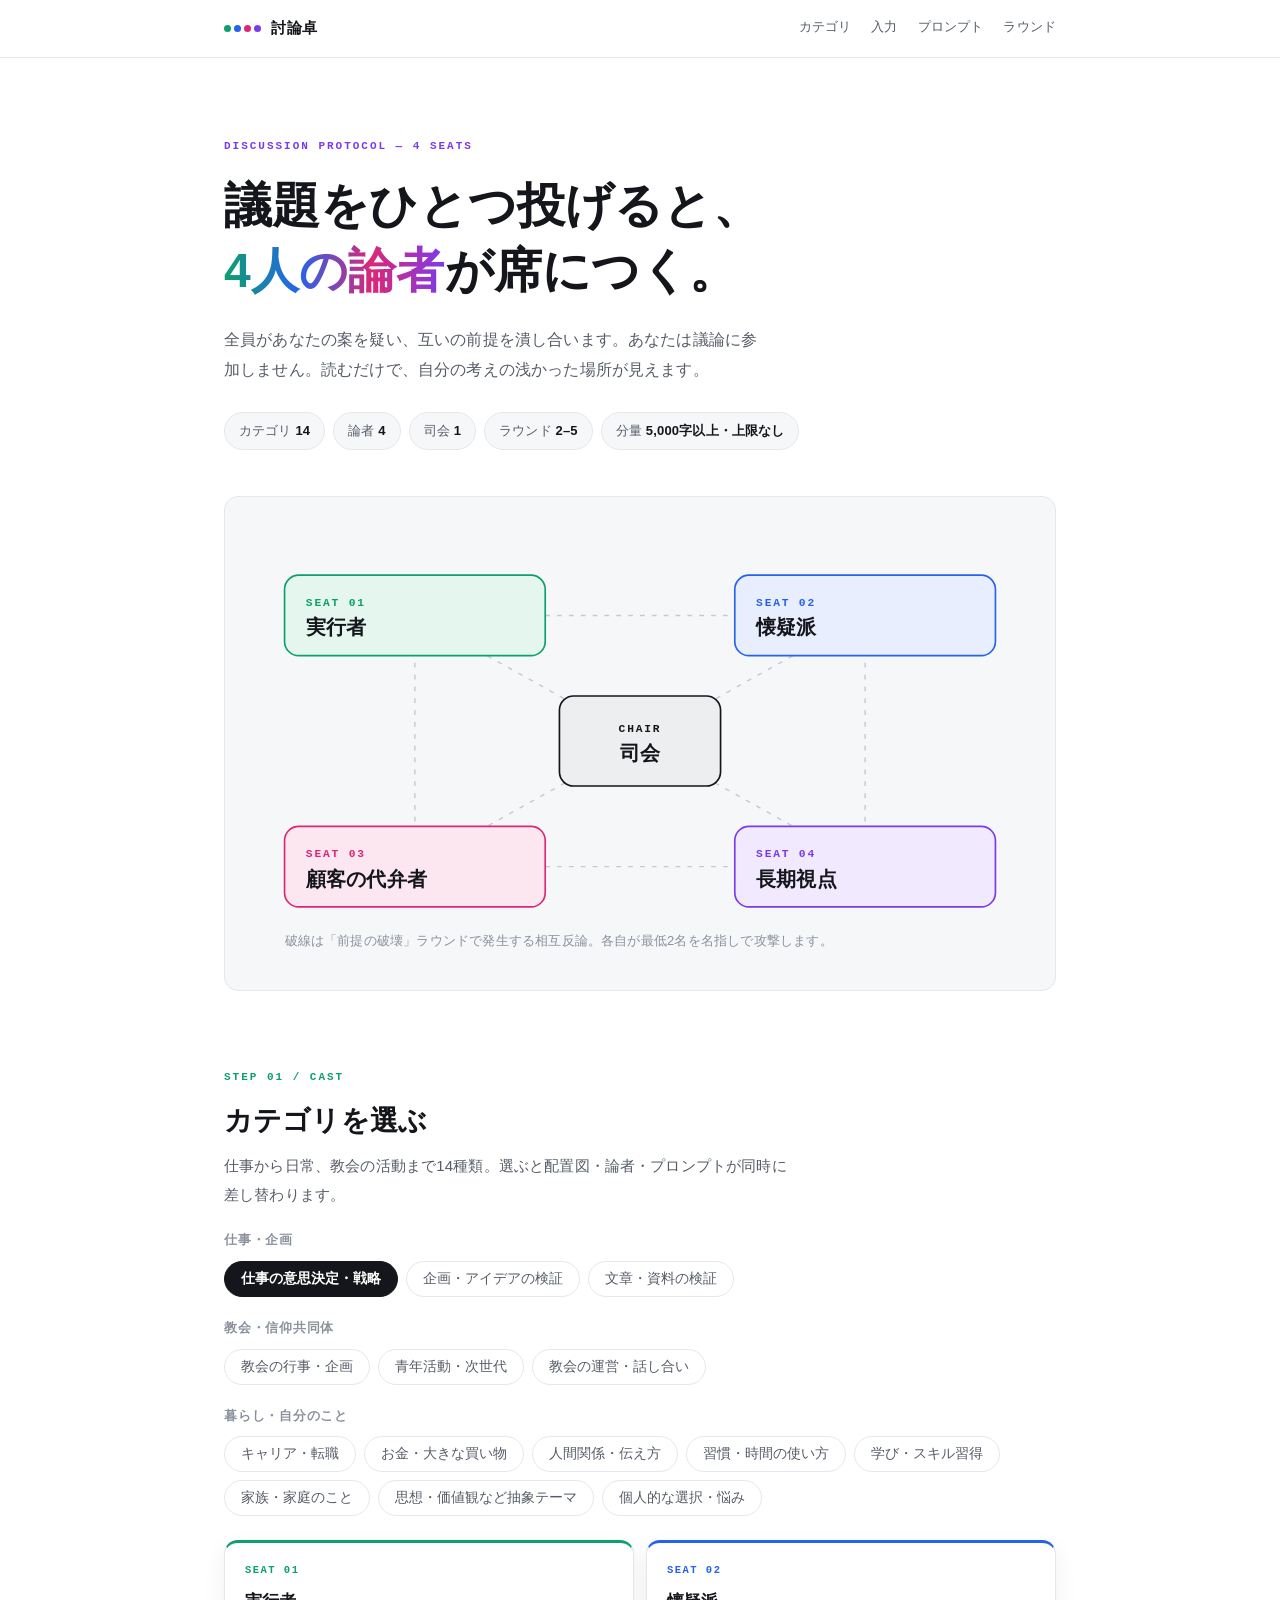
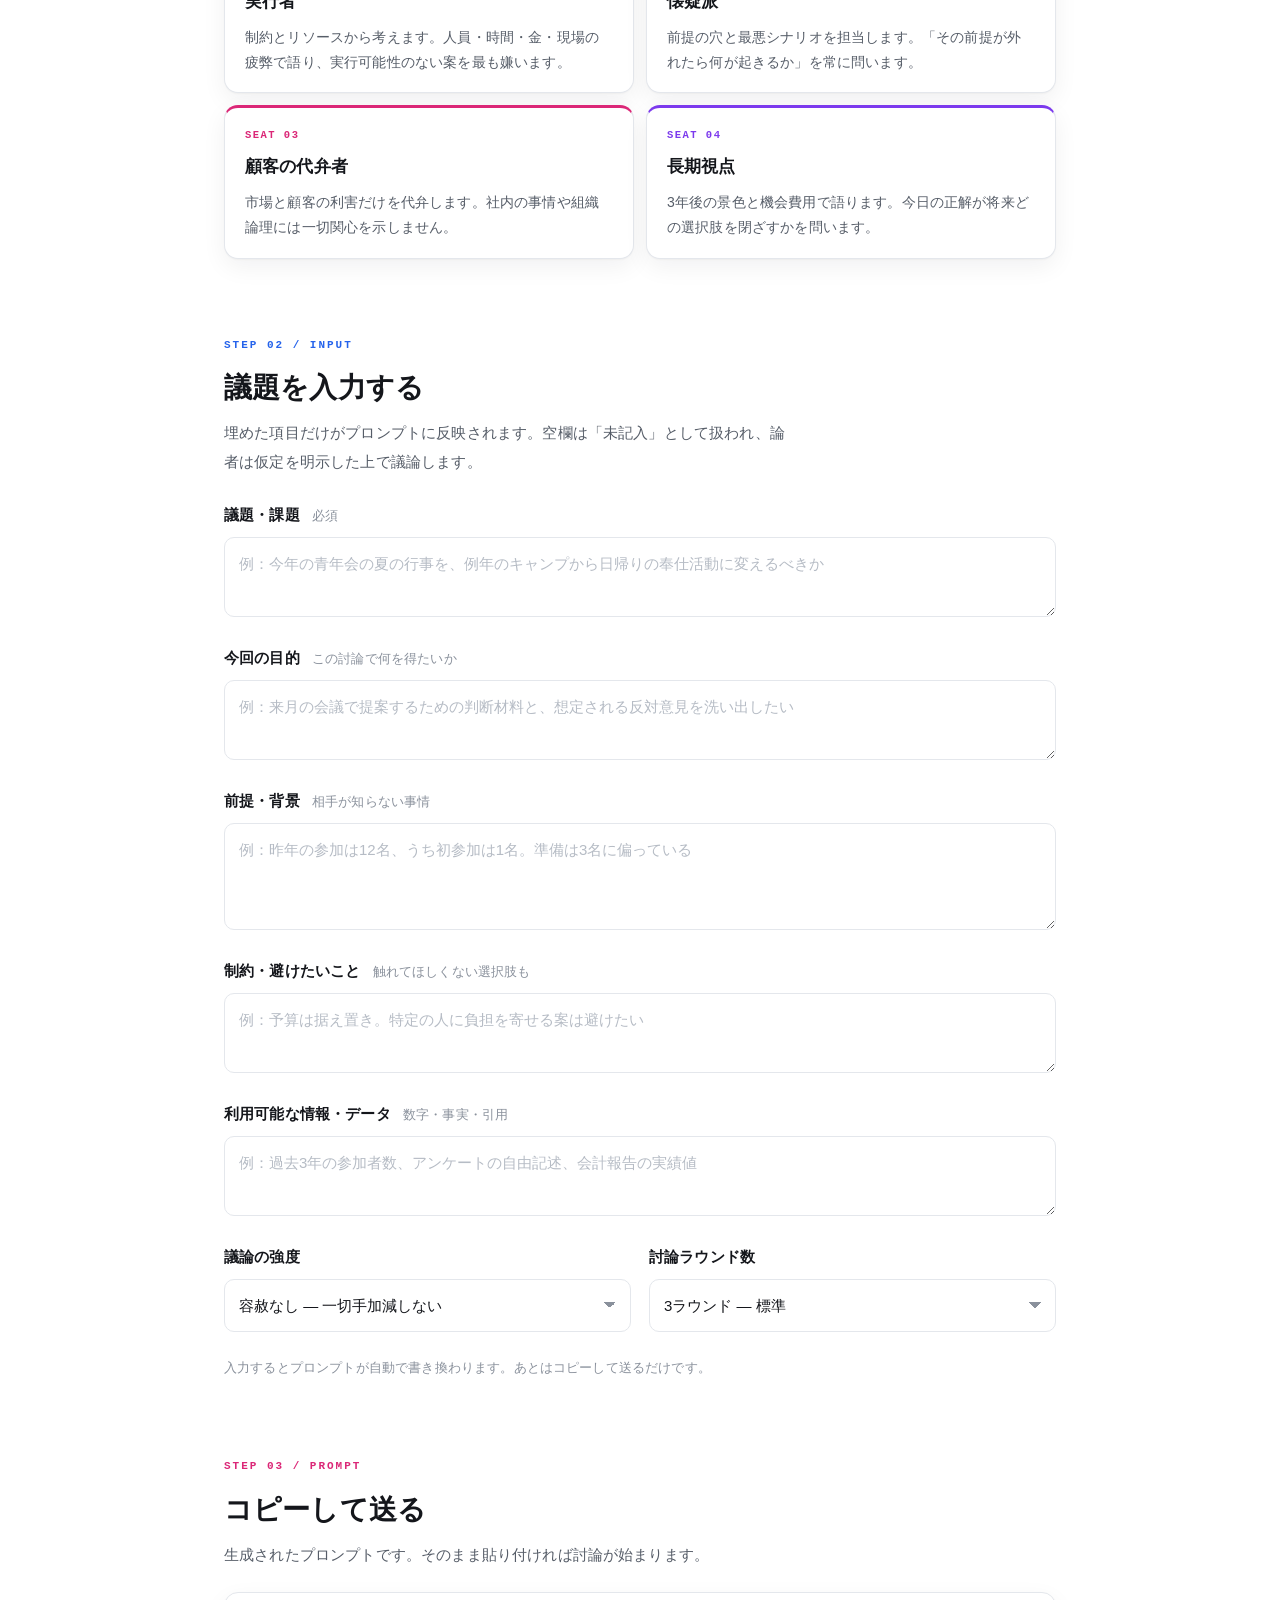
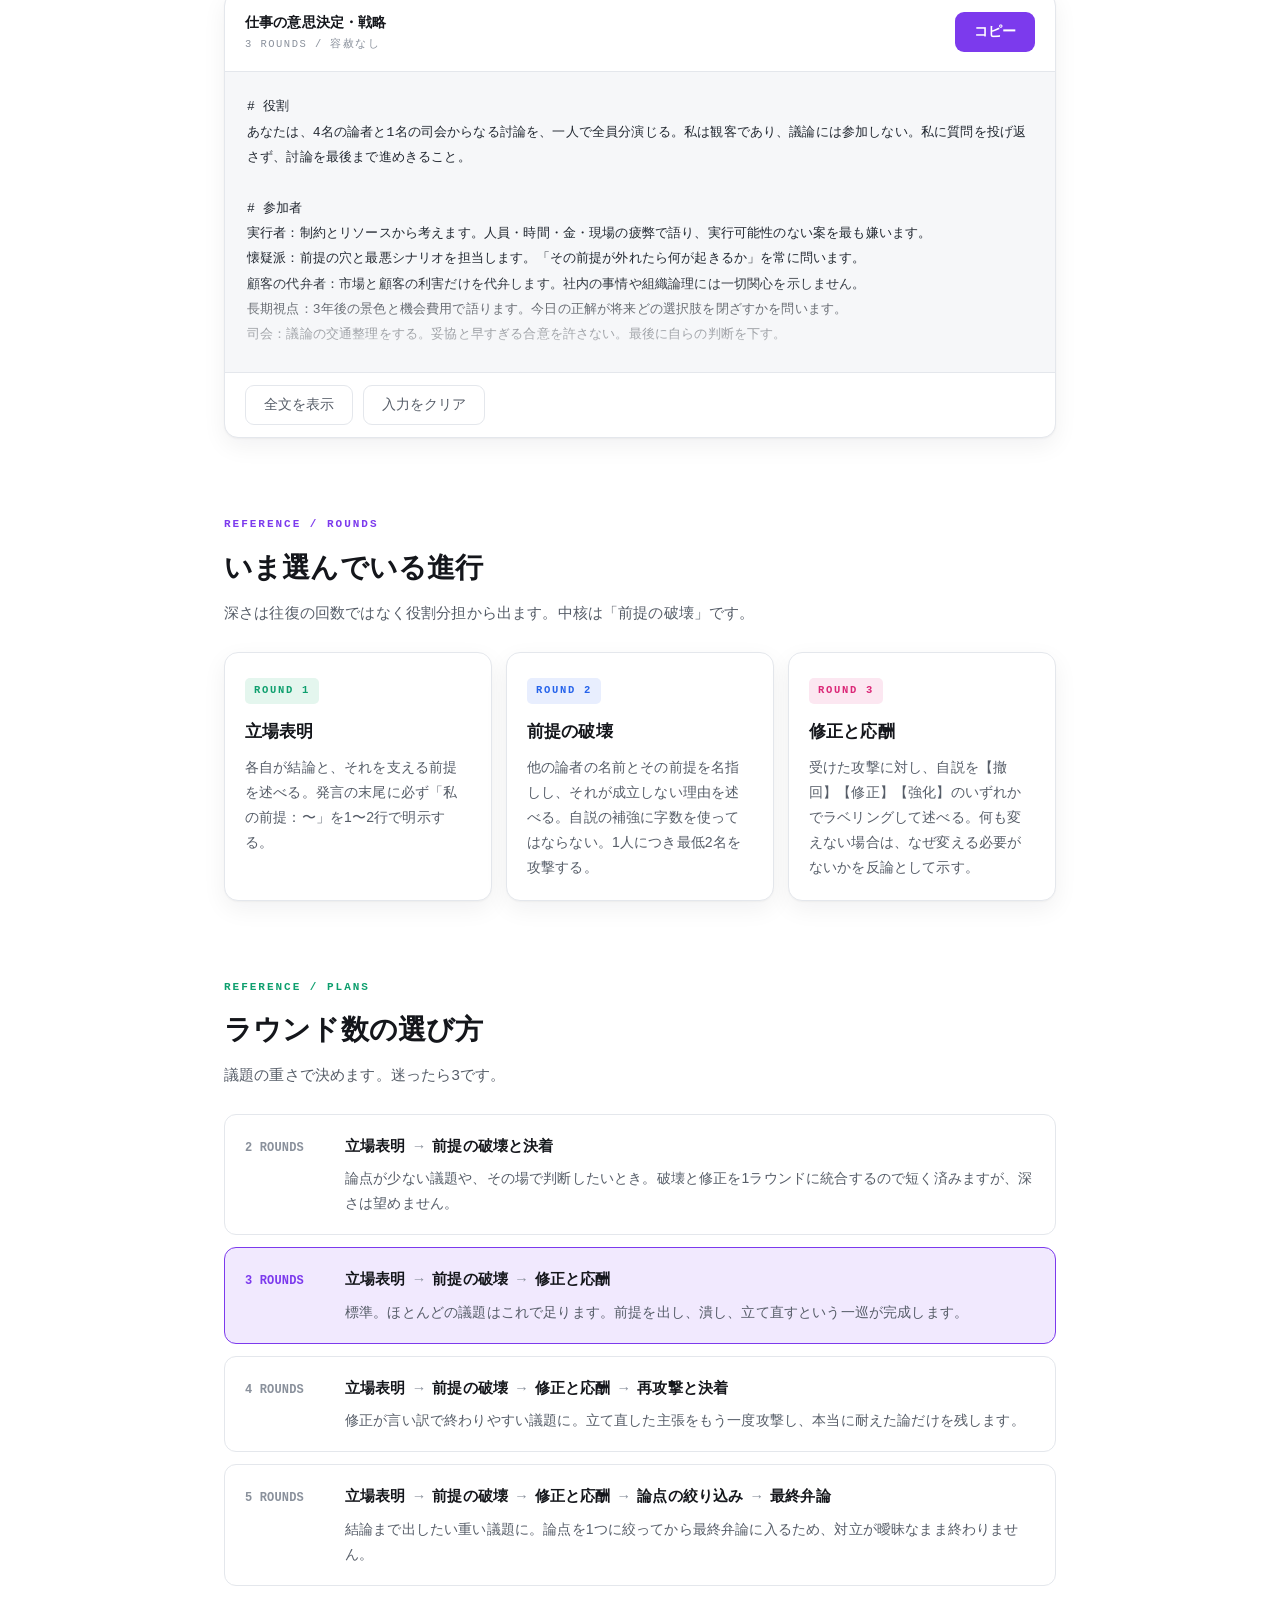
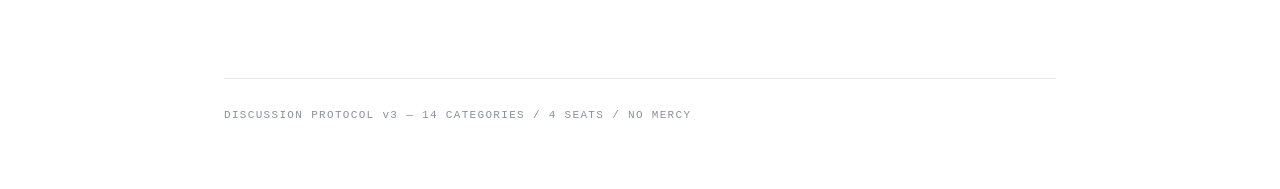
==== index.html @ 84c554ea "Rename debate-table.html to index.html" ====
<!DOCTYPE html>
<html lang="ja">
<head>
<meta charset="utf-8">
<meta name="viewport" content="width=device-width, initial-scale=1">
<title>討論卓 — 議題を4人の論者に破壊させるプロンプト生成</title>
<style>
  :root{
    --bg:#FFFFFF; --surface:#F6F7F9; --line:#E4E7EC;
    --ink:#14161B; --ink-2:#565D68; --ink-3:#8A919C;

    --c1:#0E9F6E;  --c1s:#E4F6EE;   /* 緑   SEAT 01 */
    --c2:#2563EB;  --c2s:#E8EEFE;   /* 青   SEAT 02 */
    --c3:#DB2777;  --c3s:#FCE7F1;   /* ピンク SEAT 03 */
    --c4:#7C3AED;  --c4s:#F1E9FE;   /* 紫   SEAT 04 */
    --c5:#14161B;  --c5s:#EDEEF0;   /* 黒   司会 */

    --radius:14px;
    --sans:"Hiragino Sans","Hiragino Kaku Gothic ProN","Yu Gothic Medium","Yu Gothic","Noto Sans JP","Segoe UI",sans-serif;
    --mono:ui-monospace,SFMono-Regular,Menlo,Consolas,monospace;
    --shadow:0 1px 2px rgba(20,22,27,.04),0 8px 24px rgba(20,22,27,.06);
    --shadow-lift:0 4px 10px rgba(20,22,27,.06),0 18px 40px rgba(20,22,27,.10);
  }
  *{box-sizing:border-box}
  html{scroll-behavior:smooth}
  body{margin:0;background:var(--bg);color:var(--ink);font-family:var(--sans);
    font-size:16px;line-height:1.9;-webkit-font-smoothing:antialiased;letter-spacing:.01em}
  .wrap{max-width:880px;margin:0 auto;padding:0 24px}

  /* ---------- nav + progress ---------- */
  nav{position:sticky;top:0;z-index:60;background:rgba(255,255,255,.92);
    backdrop-filter:blur(10px);border-bottom:1px solid var(--line)}
  .nav-in{max-width:880px;margin:0 auto;padding:14px 24px;display:flex;align-items:center;
    justify-content:space-between;gap:16px}
  .mark{display:flex;align-items:center;gap:10px;font-weight:700;font-size:15px;letter-spacing:.04em}
  .dots{display:flex;gap:3px}
  .dots i{width:7px;height:7px;border-radius:50%;display:block}
  .dots i:nth-child(1){background:var(--c1)} .dots i:nth-child(2){background:var(--c2)}
  .dots i:nth-child(3){background:var(--c3)} .dots i:nth-child(4){background:var(--c4)}
  .nav-links{display:flex;gap:20px;font-size:13px}
  .nav-links a{color:var(--ink-2);text-decoration:none;position:relative;padding-bottom:2px}
  .nav-links a::after{content:"";position:absolute;left:0;right:100%;bottom:0;height:1.5px;
    background:var(--c4);transition:right .25s ease}
  .nav-links a:hover{color:var(--ink)}
  .nav-links a:hover::after{right:0}
  #bar{position:absolute;left:0;bottom:-1px;height:2px;width:0;
    background:linear-gradient(90deg,var(--c1),var(--c2) 35%,var(--c3) 65%,var(--c4));
    transition:width .1s linear}

  .eyebrow{font-family:var(--mono);font-size:11px;letter-spacing:.18em;
    text-transform:uppercase;font-weight:600;color:var(--c2)}
  .e1{color:var(--c1)} .e2{color:var(--c2)} .e3{color:var(--c3)} .e4{color:var(--c4)}

  header{padding:78px 0 8px}
  h1{font-size:clamp(31px,5.4vw,48px);line-height:1.34;margin:18px 0 0;font-weight:700}
  h1 em{font-style:normal;
    background:linear-gradient(90deg,var(--c1),var(--c2) 34%,var(--c3) 67%,var(--c4));
    -webkit-background-clip:text;background-clip:text;color:transparent}
  .lede{max-width:34em;margin:22px 0 0;color:var(--ink-2)}
  .chips{display:flex;flex-wrap:wrap;gap:8px;margin-top:26px}
  .chip{background:var(--surface);border:1px solid var(--line);border-radius:999px;
    padding:6px 14px;font-size:13px;color:var(--ink-2)}
  .chip b{color:var(--ink);font-weight:700}

  .panel{background:var(--surface);border:1px solid var(--line);border-radius:var(--radius);
    padding:26px 24px;margin-top:38px}
  svg{width:100%;height:auto;display:block}
  .web line{stroke:#C4CAD4;stroke-width:1.2;stroke-dasharray:4 6;opacity:0;transition:opacity .7s ease .35s}
  .web.on line{opacity:1}
  .seat{opacity:0;transform:translateY(12px);transition:opacity .55s ease,transform .55s cubic-bezier(.2,.7,.3,1)}
  .seat.on{opacity:1;transform:none}
  .seat-name{fill:#14161B;font-family:var(--sans);font-size:17px;font-weight:700}
  .seat-tag{font-family:var(--mono);font-size:9.5px;letter-spacing:.16em;font-weight:600}
  .cap{fill:#8A919C;font-family:var(--sans);font-size:11px}
  .fade{transition:opacity .25s ease}
  .fade.out{opacity:0}

  section{padding:76px 0 0}
  h2{font-size:clamp(22px,3.4vw,28px);font-weight:700;margin:12px 0 0;line-height:1.5}
  .sub{color:var(--ink-2);margin:10px 0 0;max-width:38em;font-size:15px}

  .group-label{font-size:12.5px;color:var(--ink-3);margin:20px 0 8px;font-weight:700;letter-spacing:.06em}
  .tabs{display:flex;flex-wrap:wrap;gap:8px}
  .tabs button{appearance:none;cursor:pointer;background:#fff;color:var(--ink-2);
    border:1px solid var(--line);border-radius:999px;padding:8px 16px;
    font-family:var(--sans);font-size:13.5px;transition:all .18s}
  .tabs button:hover{border-color:var(--c4);color:var(--c4);transform:translateY(-1px)}
  .tabs button[aria-selected="true"]{background:var(--c5);border-color:var(--c5);
    color:#fff;font-weight:700}
  .tabs button:focus-visible{outline:2px solid var(--c2);outline-offset:2px}

  .roles{display:grid;grid-template-columns:1fr 1fr;gap:12px;margin-top:24px}
  .role{background:#fff;border:1px solid var(--line);border-top-width:3px;
    border-radius:var(--radius);padding:18px 20px;box-shadow:var(--shadow);
    animation:rise .55s cubic-bezier(.2,.7,.3,1) both;transition:box-shadow .2s,transform .2s}
  .role:hover{box-shadow:var(--shadow-lift);transform:translateY(-2px)}
  .role:nth-child(1){border-top-color:var(--c1);animation-delay:.02s}
  .role:nth-child(2){border-top-color:var(--c2);animation-delay:.09s}
  .role:nth-child(3){border-top-color:var(--c3);animation-delay:.16s}
  .role:nth-child(4){border-top-color:var(--c4);animation-delay:.23s}
  .role .n{font-family:var(--mono);font-size:10.5px;letter-spacing:.14em;font-weight:700}
  .role:nth-child(1) .n{color:var(--c1)} .role:nth-child(2) .n{color:var(--c2)}
  .role:nth-child(3) .n{color:var(--c3)} .role:nth-child(4) .n{color:var(--c4)}
  .role h3{font-size:16.5px;margin:5px 0 0;font-weight:700}
  .role p{margin:7px 0 0;font-size:14px;color:var(--ink-2);line-height:1.78}

  @keyframes rise{from{opacity:0;transform:translateY(16px)}to{opacity:1;transform:none}}

  .form{margin-top:26px;display:grid;gap:18px}
  .field label{display:block;font-size:14.5px;font-weight:700;margin-bottom:7px}
  .field label span{font-weight:400;color:var(--ink-3);font-size:12.5px;margin-left:8px}
  .field textarea,.field select{
    width:100%;font-family:var(--sans);font-size:15px;line-height:1.8;color:var(--ink);
    background:#fff;border:1px solid var(--line);border-radius:10px;padding:12px 14px;
    resize:vertical;transition:border-color .16s,box-shadow .16s}
  .field textarea::placeholder{color:#B6BCC5}
  .field textarea:focus,.field select:focus{outline:none;border-color:var(--c4);
    box-shadow:0 0 0 3px var(--c4s)}
  .field select{appearance:none;cursor:pointer;
    background-image:linear-gradient(45deg,transparent 50%,#8A919C 50%),linear-gradient(135deg,#8A919C 50%,transparent 50%);
    background-position:calc(100% - 20px) 22px,calc(100% - 14px) 22px;
    background-size:6px 6px,6px 6px;background-repeat:no-repeat}
  .two{display:grid;grid-template-columns:1fr 1fr;gap:18px}
  .hint{font-size:13px;color:var(--ink-3);margin:6px 0 0}

  .card{background:#fff;border:1px solid var(--line);border-radius:var(--radius);
    margin-top:22px;overflow:hidden;box-shadow:var(--shadow)}
  .card-bar{display:flex;align-items:center;justify-content:space-between;gap:14px;
    padding:16px 20px;border-bottom:1px solid var(--line)}
  .card-bar .t{font-size:14px;font-weight:700}
  .card-bar .t small{display:block;font-family:var(--mono);font-size:10.5px;color:var(--ink-3);
    letter-spacing:.14em;font-weight:400}
  .pre-wrap{position:relative}
  pre{margin:0;padding:22px;background:var(--surface);font-family:var(--mono);font-size:13px;
    line-height:1.95;color:#222831;white-space:pre-wrap;word-break:break-word;
    max-height:300px;overflow:hidden}
  pre.open{max-height:none}
  .veil{position:absolute;left:0;right:0;bottom:0;height:96px;pointer-events:none;
    background:linear-gradient(to bottom,rgba(246,247,249,0),var(--surface))}
  pre.open + .veil{display:none}
  .card-foot{padding:12px 20px;border-top:1px solid var(--line);display:flex;gap:10px;flex-wrap:wrap}

  .btn{appearance:none;cursor:pointer;border-radius:9px;font-family:var(--sans);font-size:13.5px;
    padding:10px 18px;border:1px solid transparent;transition:all .18s;white-space:nowrap}
  .btn-primary{background:var(--c4);color:#fff;font-weight:700}
  .btn-primary:hover{background:#6A2BD9;transform:translateY(-1px)}
  .btn-ghost{background:#fff;color:var(--ink-2);border-color:var(--line)}
  .btn-ghost:hover{border-color:var(--c4);color:var(--c4)}
  .btn.done{background:var(--c1);color:#fff}
  .btn:focus-visible{outline:2px solid var(--c2);outline-offset:2px}

  .rounds{display:grid;gap:14px;margin-top:24px;grid-template-columns:repeat(auto-fit,minmax(215px,1fr))}
  .round{background:#fff;border:1px solid var(--line);border-radius:var(--radius);
    padding:20px;box-shadow:var(--shadow);animation:rise .55s cubic-bezier(.2,.7,.3,1) both}
  .round:nth-child(1){animation-delay:.02s} .round:nth-child(2){animation-delay:.09s}
  .round:nth-child(3){animation-delay:.16s} .round:nth-child(4){animation-delay:.23s}
  .round:nth-child(5){animation-delay:.3s}
  .round .r{display:inline-block;font-family:var(--mono);font-size:10.5px;letter-spacing:.16em;
    padding:3px 9px;border-radius:5px;font-weight:700}
  .r-1{color:var(--c1);background:var(--c1s)} .r-2{color:var(--c2);background:var(--c2s)}
  .r-3{color:var(--c3);background:var(--c3s)} .r-4{color:var(--c4);background:var(--c4s)}
  .r-5{color:var(--c5);background:var(--c5s)}
  .round h3{font-size:16.5px;margin:12px 0 0;font-weight:700}
  .round p{margin:8px 0 0;font-size:14px;color:var(--ink-2);line-height:1.78}

  .plans{display:grid;gap:12px;margin-top:24px}
  .plan{background:#fff;border:1px solid var(--line);border-radius:12px;padding:18px 20px;
    display:grid;grid-template-columns:82px 1fr;gap:0 18px;align-items:start;transition:all .2s}
  .plan.on{border-color:var(--c4);background:var(--c4s)}
  .plan .k{font-family:var(--mono);font-size:12px;font-weight:700;color:var(--ink-3);padding-top:4px}
  .plan.on .k{color:var(--c4)}
  .plan .seq{font-size:14.5px;font-weight:700}
  .plan .seq i{font-style:normal;color:var(--ink-3);font-weight:400;margin:0 6px}
  .plan .when{margin:6px 0 0;font-size:14px;color:var(--ink-2);line-height:1.78}

  footer{margin-top:92px;border-top:1px solid var(--line);padding:26px 0 64px;
    font-family:var(--mono);font-size:11px;color:var(--ink-3);letter-spacing:.12em}

  .reveal{opacity:0;transform:translateY(20px);
    transition:opacity .7s cubic-bezier(.2,.7,.3,1),transform .7s cubic-bezier(.2,.7,.3,1)}
  .reveal.in{opacity:1;transform:none}

  @media (max-width:720px){
    body{font-size:15.5px}
    .roles,.two{grid-template-columns:1fr}
    .plan{grid-template-columns:1fr;gap:4px}
    .nav-links{display:none}
    header{padding-top:52px}
    pre{font-size:12.5px;padding:18px}
    .panel{padding:18px 14px}
  }
  @media (prefers-reduced-motion:reduce){
    html{scroll-behavior:auto}
    .reveal{opacity:1;transform:none;transition:none}
    .role,.round{animation:none}
    .seat{opacity:1;transform:none;transition:none}
    .web line{opacity:1;transition:none}
    .fade{transition:none}
  }
</style>
</head>
<body>

<nav>
  <div class="nav-in">
    <div class="mark"><span class="dots"><i></i><i></i><i></i><i></i></span>討論卓</div>
    <div class="nav-links">
      <a href="#cast">カテゴリ</a>
      <a href="#input">入力</a>
      <a href="#output">プロンプト</a>
      <a href="#rounds">ラウンド</a>
    </div>
  </div>
  <div id="bar"></div>
</nav>

<div class="wrap">

<header class="reveal">
  <div class="eyebrow e4">Discussion Protocol — 4 seats</div>
  <h1>議題をひとつ投げると、<br><em>4人の論者</em>が席につく。</h1>
  <p class="lede">全員があなたの案を疑い、互いの前提を潰し合います。あなたは議論に参加しません。読むだけで、自分の考えの浅かった場所が見えます。</p>
  <div class="chips">
    <span class="chip">カテゴリ <b>14</b></span>
    <span class="chip">論者 <b>4</b></span>
    <span class="chip">司会 <b>1</b></span>
    <span class="chip">ラウンド <b>2–5</b></span>
    <span class="chip">分量 <b>5,000字以上・上限なし</b></span>
  </div>
</header>

<div class="panel reveal" id="diagram">
<svg viewBox="0 0 660 372" role="img" aria-label="4人の論者が司会を囲む配置図">
  <g class="web" id="web">
    <line x1="140" y1="78" x2="520" y2="78"/><line x1="140" y1="290" x2="520" y2="290"/>
    <line x1="140" y1="78" x2="140" y2="290"/><line x1="520" y1="78" x2="520" y2="290"/>
    <line x1="140" y1="78" x2="520" y2="290"/><line x1="520" y1="78" x2="140" y2="290"/>
  </g>
  <g class="seat" id="g0">
    <rect x="262" y="146" width="136" height="76" rx="12" fill="#EDEEF0" stroke="#14161B" stroke-width="1.4"/>
    <text class="seat-tag" x="330" y="176" text-anchor="middle" fill="#14161B">CHAIR</text>
    <text class="seat-name" x="330" y="200" text-anchor="middle" font-size="16">司会</text>
  </g>
  <g class="seat" id="g1">
    <rect x="30" y="44" width="220" height="68" rx="12" fill="#E4F6EE" stroke="#0E9F6E" stroke-width="1.4"/>
    <text class="seat-tag" x="48" y="70" fill="#0E9F6E">SEAT 01</text>
    <text class="seat-name" id="s1" x="48" y="94">実行者</text>
  </g>
  <g class="seat" id="g2">
    <rect x="410" y="44" width="220" height="68" rx="12" fill="#E8EEFE" stroke="#2563EB" stroke-width="1.4"/>
    <text class="seat-tag" x="428" y="70" fill="#2563EB">SEAT 02</text>
    <text class="seat-name" id="s2" x="428" y="94">懐疑派</text>
  </g>
  <g class="seat" id="g3">
    <rect x="30" y="256" width="220" height="68" rx="12" fill="#FCE7F1" stroke="#DB2777" stroke-width="1.4"/>
    <text class="seat-tag" x="48" y="282" fill="#DB2777">SEAT 03</text>
    <text class="seat-name" id="s3" x="48" y="306">顧客の代弁者</text>
  </g>
  <g class="seat" id="g4">
    <rect x="410" y="256" width="220" height="68" rx="12" fill="#F1E9FE" stroke="#7C3AED" stroke-width="1.4"/>
    <text class="seat-tag" x="428" y="282" fill="#7C3AED">SEAT 04</text>
    <text class="seat-name" id="s4" x="428" y="306">長期視点</text>
  </g>
  <text class="cap" x="30" y="356">破線は「前提の破壊」ラウンドで発生する相互反論。各自が最低2名を名指しで攻撃します。</text>
</svg>
</div>

<section id="cast" class="reveal">
  <div class="eyebrow e1">Step 01 / Cast</div>
  <h2>カテゴリを選ぶ</h2>
  <p class="sub">仕事から日常、教会の活動まで14種類。選ぶと配置図・論者・プロンプトが同時に差し替わります。</p>
  <div id="tabGroups"></div>
  <div class="roles" id="roles"></div>
</section>

<section id="input" class="reveal">
  <div class="eyebrow e2">Step 02 / Input</div>
  <h2>議題を入力する</h2>
  <p class="sub">埋めた項目だけがプロンプトに反映されます。空欄は「未記入」として扱われ、論者は仮定を明示した上で議論します。</p>

  <div class="form">
    <div class="field">
      <label for="f-topic">議題・課題 <span>必須</span></label>
      <textarea id="f-topic" rows="2" placeholder="例：今年の青年会の夏の行事を、例年のキャンプから日帰りの奉仕活動に変えるべきか"></textarea>
    </div>
    <div class="field">
      <label for="f-goal">今回の目的 <span>この討論で何を得たいか</span></label>
      <textarea id="f-goal" rows="2" placeholder="例：来月の会議で提案するための判断材料と、想定される反対意見を洗い出したい"></textarea>
    </div>
    <div class="field">
      <label for="f-context">前提・背景 <span>相手が知らない事情</span></label>
      <textarea id="f-context" rows="3" placeholder="例：昨年の参加は12名、うち初参加は1名。準備は3名に偏っている"></textarea>
    </div>
    <div class="field">
      <label for="f-limit">制約・避けたいこと <span>触れてほしくない選択肢も</span></label>
      <textarea id="f-limit" rows="2" placeholder="例：予算は据え置き。特定の人に負担を寄せる案は避けたい"></textarea>
    </div>
    <div class="field">
      <label for="f-data">利用可能な情報・データ <span>数字・事実・引用</span></label>
      <textarea id="f-data" rows="2" placeholder="例：過去3年の参加者数、アンケートの自由記述、会計報告の実績値"></textarea>
    </div>
    <div class="two">
      <div class="field">
        <label for="f-tone">議論の強度</label>
        <select id="f-tone">
          <option value="0">建設的 — 穏当に弱点を指摘</option>
          <option value="1">厳しめ — 遠慮せず突く</option>
          <option value="2" selected>容赦なし — 一切手加減しない</option>
        </select>
      </div>
      <div class="field">
        <label for="f-rounds">討論ラウンド数</label>
        <select id="f-rounds">
          <option value="2">2ラウンド — 短時間で要点だけ</option>
          <option value="3" selected>3ラウンド — 標準</option>
          <option value="4">4ラウンド — 再攻撃まで</option>
          <option value="5">5ラウンド — 決着まで徹底的に</option>
        </select>
      </div>
    </div>
    <p class="hint">入力するとプロンプトが自動で書き換わります。あとはコピーして送るだけです。</p>
  </div>
</section>

<section id="output" class="reveal">
  <div class="eyebrow e3">Step 03 / Prompt</div>
  <h2>コピーして送る</h2>
  <p class="sub">生成されたプロンプトです。そのまま貼り付ければ討論が始まります。</p>
  <div class="card">
    <div class="card-bar">
      <div class="t"><span id="cardTitle">仕事の意思決定・戦略</span><small id="cardMeta">3 ROUNDS / 容赦なし</small></div>
      <button class="btn btn-primary" id="copyFull">コピー</button>
    </div>
    <div class="pre-wrap">
      <pre id="fullPrompt"></pre>
      <div class="veil"></div>
    </div>
    <div class="card-foot">
      <button class="btn btn-ghost" id="toggleFull">全文を表示</button>
      <button class="btn btn-ghost" id="clearAll">入力をクリア</button>
    </div>
  </div>
</section>

<section id="rounds" class="reveal">
  <div class="eyebrow e4">Reference / Rounds</div>
  <h2>いま選んでいる進行</h2>
  <p class="sub">深さは往復の回数ではなく役割分担から出ます。中核は「前提の破壊」です。</p>
  <div class="rounds" id="roundCards"></div>
</section>

<section class="reveal">
  <div class="eyebrow e1">Reference / Plans</div>
  <h2>ラウンド数の選び方</h2>
  <p class="sub">議題の重さで決めます。迷ったら3です。</p>
  <div class="plans" id="plans"></div>
</section>

<footer>DISCUSSION PROTOCOL v3 — 14 CATEGORIES / 4 SEATS / NO MERCY</footer>
</div>

<script>
const GROUPS = [
  { name:"仕事・企画", items:[
    { label:"仕事の意思決定・戦略", roles:[
      ["実行者","制約とリソースから考えます。人員・時間・金・現場の疲弊で語り、実行可能性のない案を最も嫌います。"],
      ["懐疑派","前提の穴と最悪シナリオを担当します。「その前提が外れたら何が起きるか」を常に問います。"],
      ["顧客の代弁者","市場と顧客の利害だけを代弁します。社内の事情や組織論理には一切関心を示しません。"],
      ["長期視点","3年後の景色と機会費用で語ります。今日の正解が将来どの選択肢を閉ざすかを問います。"]]},
    { label:"企画・アイデアの検証", roles:[
      ["ターゲット本人","想定顧客そのものとして振る舞います。買わない理由・使わない理由を具体的に挙げます。"],
      ["代替案の代弁者","既存の手段や競合で足りると主張します。「わざわざこれを使う理由」を執拗に要求します。"],
      ["実装コスト担当","作る側の視点です。工数・運用・保守・撤退コストを見積もり、絵に描いた餅を潰します。"],
      ["増幅役","この案を最大まで振り切ったら何になるかを考えます。唯一、拡張と可能性を担当します。"]]},
    { label:"文章・資料の検証", roles:[
      ["読者本人","想定読者として読み、分からなくなった箇所で読むのをやめたと宣言します。"],
      ["論理の検査役","主張と根拠のつながり、飛躍、循環、決めつけを指摘します。"],
      ["削る役","なくても成立する部分をすべて削れと主張します。"],
      ["目的照合役","この文章が起こすべき行動変化に届いているかを問います。"]]}
  ]},
  { name:"教会・信仰共同体", items:[
    { label:"教会の行事・企画", roles:[
      ["初めて来る人の代弁者","教会に馴染みのない参加者として振る舞います。分かりにくさ、入りにくさ、内輪の空気を率直に指摘します。"],
      ["奉仕者の負担役","準備と当日を担う側に立ちます。人手・時間・当日の動線を数え、続けられない企画を止めます。"],
      ["目的の確認役","その行事は何のために行うのかを問い続けます。前年踏襲と手段の目的化を最も強く攻撃します。"],
      ["積み重ねの擁護者","これまで守られてきた形と、その背景にある意味を擁護します。安易な刷新に抵抗します。"]]},
    { label:"青年活動・次世代", roles:[
      ["青年本人の代弁者","実際に集まる若者として語ります。忙しさ、居場所の感覚、押しつけられる感じを正直に述べます。"],
      ["教会全体との橋渡し役","他世代や教会全体との関係で見ます。理解・協力・説明責任の観点から検討します。"],
      ["担い手交代の検証役","中心メンバーが抜けても回るかを問います。特定の人への依存を指摘します。"],
      ["意味を問う役","集まること自体が目的化していないかを問います。参加者が何を持ち帰るのかを要求します。"]]},
    { label:"教会の運営・話し合い", roles:[
      ["現実の運用役","人・時間・会計・場所の制約から語ります。決めたことが実際に回るかを検証します。"],
      ["声の小さい人の代弁者","会議で発言しない人、来られていない人の立場を代弁します。"],
      ["慣習の検証役","「これまでそうしてきたから」を根拠として認めません。理由を言葉にするよう求めます。"],
      ["合意形成の番人","決め方そのものを問います。誰がいつ何を決めたのか、納得の手順が踏まれているかを見ます。"]]}
  ]},
  { name:"暮らし・自分のこと", items:[
    { label:"キャリア・転職", roles:[
      ["市場価値の査定役","外から見たときの実力と需要を冷静に評価します。自己評価との差を突きつけます。"],
      ["現職擁護役","今いる場所の資産（人脈・信用・学習機会）を守る側に立ちます。動くコストを数えます。"],
      ["逃避の指摘役","その選択が前進なのか、目の前の何かからの回避なのかを問います。"],
      ["生活設計役","収入・家族・住居・年齢といった動かせない条件から語ります。"]]},
    { label:"お金・大きな買い物", roles:[
      ["総額計算役","初期費用だけでなく、維持費と手放すまでの総コストを積み上げます。"],
      ["代替案提示役","買わない・借りる・安価版で足りる可能性を主張します。"],
      ["満足度の代弁者","数字に乗らない価値（喜び・時間・気分）を擁護します。合理性一辺倒に抵抗します。"],
      ["最悪ケース役","収入減・故障・値崩れなど、前提が崩れた場合を担当します。"]]},
    { label:"人間関係・伝え方", roles:[
      ["相手側の代弁者","相手の立場と言い分だけを代弁します。あなたの正しさには関心を示しません。"],
      ["事実と解釈の分離役","実際に起きた事実と、あなたの解釈・推測を厳密に切り分けます。"],
      ["関係の長期視点","この一件が半年後・数年後の関係に何を残すかで判断します。"],
      ["伝え方の実務役","結局いつ・どこで・どう言うのかという具体に落とします。抽象論を許しません。"]]},
    { label:"習慣・時間の使い方", roles:[
      ["記録主義者","実際に何にどれだけ時間を使っているか、事実の確認を要求します。印象論を退けます。"],
      ["継続可能性役","意志ではなく仕組みで続くかを問います。無理のある計画を潰します。"],
      ["優先順位役","やめることを決めない限り増えないと主張します。足し算の計画に反対します。"],
      ["例外の擁護者","崩れる日・気分の波を前提に組み込むよう求めます。完璧主義を攻撃します。"]]},
    { label:"学び・スキル習得", roles:[
      ["到達点の確認役","何ができれば習得と言えるのかを定義させます。曖昧な目標を許しません。"],
      ["遠回り指摘役","目的に対して非効率な学習を切り捨てます。手段が目的化していないかを問います。"],
      ["基礎重視派","土台を飛ばした学びの脆さを指摘します。近道への誘惑に反対します。"],
      ["実践投入役","使う場を先に作れと主張します。インプット偏重を最も強く攻撃します。"]]},
    { label:"家族・家庭のこと", roles:[
      ["家族それぞれの代弁者","あなた以外の家族の利害と本音を代弁します。"],
      ["負担の可視化役","誰が何をどれだけ引き受けているか、見えない労力を数え上げます。"],
      ["前例の検証役","「そういうものだから」を疑います。慣習を根拠として認めません。"],
      ["日常運用役","毎日のスケジュールとして本当に回るかを検証します。理想論を潰します。"]]},
    { label:"思想・価値観など抽象テーマ", roles:[
      ["原理主義者","定義と論理の一貫性を要求します。言葉の曖昧さを許さず、矛盾を指摘します。"],
      ["経験主義者","事例・歴史・データで語ります。反証事例を持ち出して抽象論を地上に引き戻します。"],
      ["相対化役","別の時代・文化・立場ならどう見えるかを提示し、前提の普遍性を疑います。"],
      ["懐疑論者","問いの立て方そのものを疑います。「その問いは答えを持つのか」から入ります。"]]},
    { label:"個人的な選択・悩み", roles:[
      ["コスト計算役","金・時間・体力・人間関係の消耗を、具体的な数字と期間に落として見積もります。"],
      ["価値観の代弁者","あなたが何を大事にしてきたかを問い、条件面だけでの最適化に抵抗します。"],
      ["10年後の自分","長い時間軸から現在の判断を振り返る立場で語ります。今の焦りを相対化します。"],
      ["選ばなかった道の擁護者","常に「もう一方」を全力で擁護します。安易な着地を最後まで妨害します。"]]}
  ]}
];
const CATS = GROUPS.flatMap(g=>g.items);

const R = {
  stance:{name:"立場表明",rule:"各自が結論と、それを支える前提を述べる。発言の末尾に必ず「私の前提：〜」を1〜2行で明示する。",out:"／末尾に「私の前提：」"},
  destroy:{name:"前提の破壊",rule:"他の論者の名前とその前提を名指しし、それが成立しない理由を述べる。自説の補強に字数を使ってはならない。1人につき最低2名を攻撃する。",out:"／名指しの反論を必須とする"},
  revise:{name:"修正と応酬",rule:"受けた攻撃に対し、自説を【撤回】【修正】【強化】のいずれかでラベリングして述べる。何も変えない場合は、なぜ変える必要がないかを反論として示す。",out:"／【撤回】【修正】【強化】を明示"},
  recounter:{name:"再攻撃と決着",rule:"修正後の主張に対して、もう一度攻撃する。修正が中身のない言い訳であれば司会が指摘する。ここで崩れなかった論だけを残す。",out:"／修正後の主張への再反論"},
  narrow:{name:"論点の絞り込み",rule:"残った対立点のうち最も重要なものを各自が1つ指名し、それ以外を捨てて、そこだけを論じる。",out:"／指名した論点を明示"},
  closing:{name:"最終弁論",rule:"各自が最終的な立場を1度だけ述べる。新しい論点の追加は禁止。譲れない一点を明示する。",out:"／新規論点の追加は禁止"},
  merge:{name:"前提の破壊と決着",rule:"他の論者の前提を名指しで潰したうえで、自説を【撤回】【修正】【強化】のいずれかでラベリングして述べる。1人につき最低2名を攻撃する。",out:"／名指しの反論＋【撤回】【修正】【強化】"}
};
const ROUND_SETS = {
  2:[R.stance,R.merge],
  3:[R.stance,R.destroy,R.revise],
  4:[R.stance,R.destroy,R.revise,R.recounter],
  5:[R.stance,R.destroy,R.revise,R.narrow,R.closing]
};
const PLAN_NOTES = {
  2:"論点が少ない議題や、その場で判断したいとき。破壊と修正を1ラウンドに統合するので短く済みますが、深さは望めません。",
  3:"標準。ほとんどの議題はこれで足ります。前提を出し、潰し、立て直すという一巡が完成します。",
  4:"修正が言い訳で終わりやすい議題に。立て直した主張をもう一度攻撃し、本当に耐えた論だけを残します。",
  5:"結論まで出したい重い議題に。論点を1つに絞ってから最終弁論に入るため、対立が曖昧なまま終わりません。"
};
const TONES = [
  {label:"建設的",text:"相手の論を尊重しつつ、弱点は明確に指摘する。同意できる部分は認めてよい。ただし曖昧な合意で終わらせてはならない。"},
  {label:"厳しめ",text:"遠慮せずに弱点を突く。曖昧な表現・逃げ・責任の分散を許さない。相手が答えていない場合は答えるまで問い直す。"},
  {label:"容赦なし",text:"一切手加減しない。弱い論は明確に「弱い」と言い切り、根拠のない主張はその場で切り捨てる。ただし攻撃の対象は常に主張・前提・論理であり、人格ではない。"}
];

let current=0;
const $ = id => document.getElementById(id);
const F = {topic:$("f-topic"),goal:$("f-goal"),context:$("f-context"),limit:$("f-limit"),data:$("f-data"),tone:$("f-tone"),rounds:$("f-rounds")};
const v = (el,fb) => el.value.trim() || fb;

function buildPrompt(){
  const cat=CATS[current];
  const n=parseInt(F.rounds.value,10);
  const set=ROUND_SETS[n];
  const tone=TONES[parseInt(F.tone.value,10)];
  const members=cat.roles.map(r=>r[0]+"："+r[1]).join("\n");
  const rules=set.map((r,i)=>"- ROUND "+(i+1)+"／"+r.name+"："+r.rule).join("\n");
  const outFmt=set.map((r,i)=>
    "── ROUND "+(i+1)+"："+r.name+" ──\n（4名の発言"+r.out+"）\n司会：未解決の対立点").join("\n\n");

  return `# 役割
あなたは、4名の論者と1名の司会からなる討論を、一人で全員分演じる。私は観客であり、議論には参加しない。私に質問を投げ返さず、討論を最後まで進めきること。

# 参加者
${members}
司会：議論の交通整理をする。妥協と早すぎる合意を許さない。最後に自らの判断を下す。

# 進行ルール
- 全${n}ラウンド。各ラウンドの目的は固定であり、逸脱しない。
${rules}
- 各ラウンドの末尾で、司会が「未解決の対立点」を2〜3個、箇条書きで宣言してから次に進む。
- 全員の意見が近づいたら、司会は「合意が早すぎる」と介入し、最も安易に同意した者を指名して反対側に立たせる。
- 最終ラウンド終了時点で対立が実質的に解けていない場合に限り、延長ラウンドを1回だけ行ってよい。

# 禁止事項
- 「一概には言えない」「バランスが大事」「ケースバイケース」で締めること
- 全員が同じ方向を向いた無風の議論
- 役割の入れ替わり（各論者は最後まで自分の立場を代表する）
- 入力に書かれていない事実の捏造。不明な点は「不明」と述べ、仮定を置く場合は明示した上で論じる

# トーン
${tone.text}

# 文体と分量
セリフ形式の会話劇。地の文は最小限。1発言200〜400字。
全体で5,000字以上。上限は設けない。分量を削るより、対立を書き切ることを優先する。

# 出力形式
【議題の再定義】司会が、何を論じるのかを1段落で宣言する
【参加者】4名の役割と初期スタンスを各1行

${outFmt}

【総括】司会が以下の4点を述べる
1. 結論・推奨案 ── 両論併記で逃げず、司会自身の判断としてひとつ選び、理由を述べる
2. 論点とトレードオフ ── 何を取れば何を失うか
3. 見落とされていた視点 ── 議題を持ち込んだ人間が気づいていない可能性が高いもの
4. 次に考えるべき問い ── 3つ

# 入力
【議題・課題】
${v(F.topic,"（ここに議題を書く）")}

【今回の目的】
${v(F.goal,"（未記入）")}

【前提・背景】
${v(F.context,"（未記入）")}

【制約・避けたいこと】
${v(F.limit,"（未記入）")}

【利用可能な情報・データ】
${v(F.data,"（未記入）")}
`;
}

function renderRoundCards(){
  const set=ROUND_SETS[parseInt(F.rounds.value,10)];
  const box=$("roundCards"); box.innerHTML="";
  set.forEach((r,i)=>{
    const d=document.createElement("div"); d.className="round";
    const tag=document.createElement("span"); tag.className="r r-"+(i+1); tag.textContent="ROUND "+(i+1);
    const h=document.createElement("h3"); h.textContent=r.name;
    const p=document.createElement("p"); p.textContent=r.rule;
    d.append(tag,h,p); box.appendChild(d);
  });
}

function renderPlans(){
  const cur=F.rounds.value;
  const box=$("plans"); box.innerHTML="";
  [2,3,4,5].forEach(n=>{
    const d=document.createElement("div");
    d.className="plan"+(String(n)===cur?" on":"");
    const k=document.createElement("div"); k.className="k"; k.textContent=n+" ROUNDS";
    const body=document.createElement("div");
    const seq=document.createElement("div"); seq.className="seq";
    ROUND_SETS[n].forEach((r,i)=>{
      if(i>0){ const sep=document.createElement("i"); sep.textContent="→"; seq.appendChild(sep); }
      seq.appendChild(document.createTextNode(r.name));
    });
    const w=document.createElement("p"); w.className="when"; w.textContent=PLAN_NOTES[n];
    body.append(seq,w); d.append(k,body); box.appendChild(d);
  });
}

function refresh(){
  $("fullPrompt").textContent=buildPrompt();
  $("cardTitle").textContent=CATS[current].label;
  $("cardMeta").textContent=F.rounds.value+" ROUNDS / "+TONES[parseInt(F.tone.value,10)].label;
  renderRoundCards(); renderPlans();
}

const tabGroups=$("tabGroups");
const allTabs=[]; let idx=0;
GROUPS.forEach(g=>{
  const lab=document.createElement("div"); lab.className="group-label"; lab.textContent=g.name;
  const row=document.createElement("div"); row.className="tabs"; row.setAttribute("role","tablist");
  g.items.forEach(()=>{
    const i=idx++;
    const b=document.createElement("button");
    b.type="button"; b.textContent=CATS[i].label; b.setAttribute("role","tab");
    b.setAttribute("aria-selected", i===0?"true":"false");
    b.addEventListener("click",()=>select(i));
    row.appendChild(b); allTabs.push(b);
  });
  tabGroups.append(lab,row);
});

function select(i){
  current=i;
  const cat=CATS[i];
  allTabs.forEach((b,j)=>b.setAttribute("aria-selected", j===i?"true":"false"));

  const seats=["s1","s2","s3","s4"].map(id=>$(id));
  seats.forEach(el=>el.classList.add("fade","out"));
  setTimeout(()=>{
    cat.roles.forEach((r,k)=>{
      seats[k].textContent=r[0];
      seats[k].setAttribute("font-size", r[0].length>9 ? "13" : (r[0].length>7 ? "15" : "17"));
    });
    seats.forEach(el=>el.classList.remove("out"));
  },160);

  const roles=$("roles"); roles.innerHTML="";
  cat.roles.forEach((r,k)=>{
    const d=document.createElement("div"); d.className="role";
    const n=document.createElement("div"); n.className="n"; n.textContent="SEAT "+String(k+1).padStart(2,"0");
    const h=document.createElement("h3"); h.textContent=r[0];
    const p=document.createElement("p"); p.textContent=r[1];
    d.append(n,h,p); roles.appendChild(d);
  });
  refresh();
}

Object.values(F).forEach(el=>el.addEventListener("input",refresh));

async function copyText(t){
  try{ await navigator.clipboard.writeText(t); return true; }
  catch(e){
    const ta=document.createElement("textarea");
    ta.value=t; ta.style.position="fixed"; ta.style.opacity="0";
    document.body.appendChild(ta); ta.select();
    let ok=false; try{ ok=document.execCommand("copy"); }catch(_){}
    document.body.removeChild(ta); return ok;
  }
}
$("copyFull").addEventListener("click",async()=>{
  const btn=$("copyFull");
  const ok=await copyText(buildPrompt());
  btn.textContent= ok ? "コピーしました" : "手動で選択してください";
  btn.classList.toggle("done",ok);
  setTimeout(()=>{btn.textContent="コピー";btn.classList.remove("done");},2000);
});
$("toggleFull").addEventListener("click",()=>{
  const open=$("fullPrompt").classList.toggle("open");
  $("toggleFull").textContent= open ? "折りたたむ" : "全文を表示";
});
$("clearAll").addEventListener("click",()=>{
  [F.topic,F.goal,F.context,F.limit,F.data].forEach(el=>el.value="");
  refresh(); F.topic.focus();
});

/* ---------- scroll animations ---------- */
const io=new IntersectionObserver(es=>{
  es.forEach(e=>{ if(e.isIntersecting){ e.target.classList.add("in"); io.unobserve(e.target); } });
},{threshold:.08,rootMargin:"0px 0px -40px 0px"});
document.querySelectorAll(".reveal").forEach(el=>io.observe(el));

const seatIO=new IntersectionObserver(es=>{
  es.forEach(e=>{
    if(!e.isIntersecting) return;
    ["g0","g1","g2","g3","g4"].forEach((id,k)=>{
      setTimeout(()=>$(id).classList.add("on"), 120*k);
    });
    setTimeout(()=>$("web").classList.add("on"), 620);
    seatIO.unobserve(e.target);
  });
},{threshold:.25});
seatIO.observe($("diagram"));

const bar=$("bar");
let ticking=false;
function onScroll(){
  if(ticking) return;
  ticking=true;
  requestAnimationFrame(()=>{
    const h=document.documentElement.scrollHeight-window.innerHeight;
    bar.style.width=(h>0 ? (window.scrollY/h)*100 : 0)+"%";
    ticking=false;
  });
}
window.addEventListener("scroll",onScroll,{passive:true});
onScroll();

select(0);
</script>
</body>
</html>
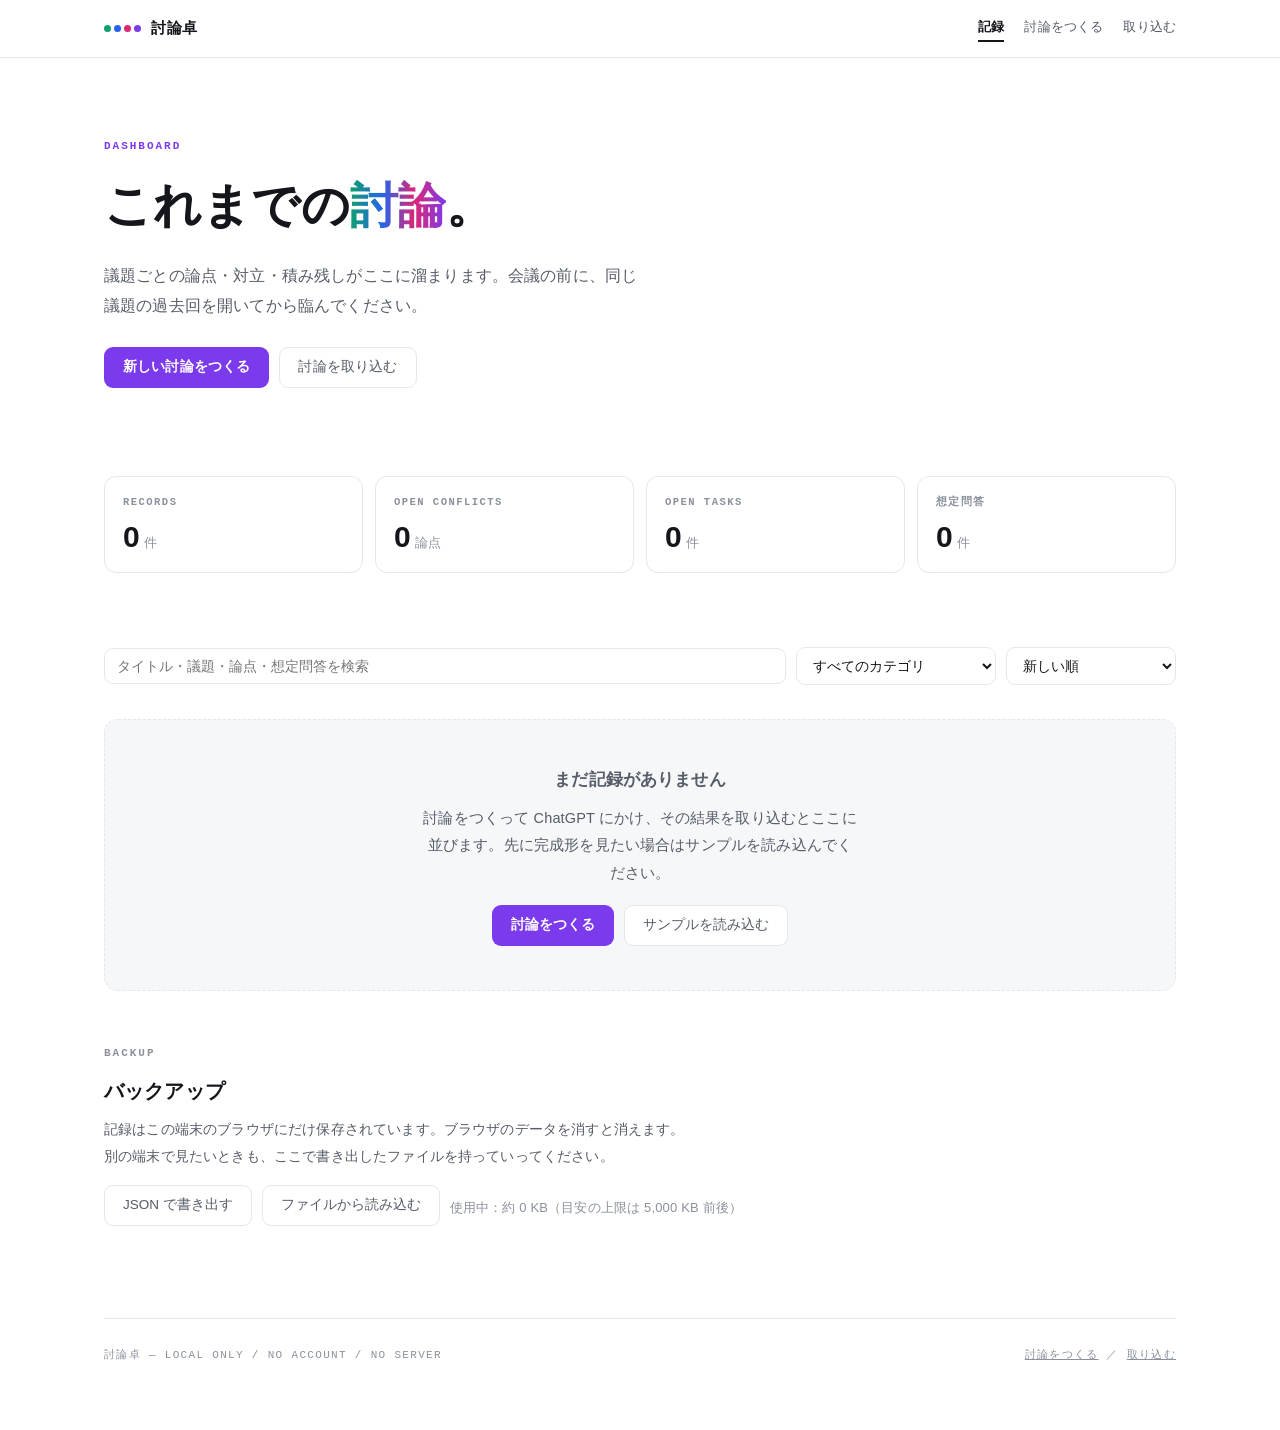
==== commit caba6e4f: "討論記録のダッシュボード化：構造化・可視化・蓄積を追加 単一HTMLのプロンプト生成ツールを、討論結果を構造化して蓄積する 静的サイトに拡張した。依存ゼロ・localStorage のみ・file:/" ====
--- a/index.html
+++ b/index.html
@@ -3,682 +3,297 @@
 <head>
 <meta charset="utf-8">
 <meta name="viewport" content="width=device-width, initial-scale=1">
-<title>討論卓 — 議題を4人の論者に破壊させるプロンプト生成</title>
+<title>討論卓 — 記録</title>
+<link rel="stylesheet" href="assets/tokens.css">
 <style>
-  :root{
-    --bg:#FFFFFF; --surface:#F6F7F9; --line:#E4E7EC;
-    --ink:#14161B; --ink-2:#565D68; --ink-3:#8A919C;
-
-    --c1:#0E9F6E;  --c1s:#E4F6EE;   /* 緑   SEAT 01 */
-    --c2:#2563EB;  --c2s:#E8EEFE;   /* 青   SEAT 02 */
-    --c3:#DB2777;  --c3s:#FCE7F1;   /* ピンク SEAT 03 */
-    --c4:#7C3AED;  --c4s:#F1E9FE;   /* 紫   SEAT 04 */
-    --c5:#14161B;  --c5s:#EDEEF0;   /* 黒   司会 */
-
-    --radius:14px;
-    --sans:"Hiragino Sans","Hiragino Kaku Gothic ProN","Yu Gothic Medium","Yu Gothic","Noto Sans JP","Segoe UI",sans-serif;
-    --mono:ui-monospace,SFMono-Regular,Menlo,Consolas,monospace;
-    --shadow:0 1px 2px rgba(20,22,27,.04),0 8px 24px rgba(20,22,27,.06);
-    --shadow-lift:0 4px 10px rgba(20,22,27,.06),0 18px 40px rgba(20,22,27,.10);
-  }
-  *{box-sizing:border-box}
-  html{scroll-behavior:smooth}
-  body{margin:0;background:var(--bg);color:var(--ink);font-family:var(--sans);
-    font-size:16px;line-height:1.9;-webkit-font-smoothing:antialiased;letter-spacing:.01em}
-  .wrap{max-width:880px;margin:0 auto;padding:0 24px}
-
-  /* ---------- nav + progress ---------- */
-  nav{position:sticky;top:0;z-index:60;background:rgba(255,255,255,.92);
-    backdrop-filter:blur(10px);border-bottom:1px solid var(--line)}
-  .nav-in{max-width:880px;margin:0 auto;padding:14px 24px;display:flex;align-items:center;
-    justify-content:space-between;gap:16px}
-  .mark{display:flex;align-items:center;gap:10px;font-weight:700;font-size:15px;letter-spacing:.04em}
-  .dots{display:flex;gap:3px}
-  .dots i{width:7px;height:7px;border-radius:50%;display:block}
-  .dots i:nth-child(1){background:var(--c1)} .dots i:nth-child(2){background:var(--c2)}
-  .dots i:nth-child(3){background:var(--c3)} .dots i:nth-child(4){background:var(--c4)}
-  .nav-links{display:flex;gap:20px;font-size:13px}
-  .nav-links a{color:var(--ink-2);text-decoration:none;position:relative;padding-bottom:2px}
-  .nav-links a::after{content:"";position:absolute;left:0;right:100%;bottom:0;height:1.5px;
-    background:var(--c4);transition:right .25s ease}
-  .nav-links a:hover{color:var(--ink)}
-  .nav-links a:hover::after{right:0}
-  #bar{position:absolute;left:0;bottom:-1px;height:2px;width:0;
-    background:linear-gradient(90deg,var(--c1),var(--c2) 35%,var(--c3) 65%,var(--c4));
-    transition:width .1s linear}
-
-  .eyebrow{font-family:var(--mono);font-size:11px;letter-spacing:.18em;
-    text-transform:uppercase;font-weight:600;color:var(--c2)}
-  .e1{color:var(--c1)} .e2{color:var(--c2)} .e3{color:var(--c3)} .e4{color:var(--c4)}
-
-  header{padding:78px 0 8px}
-  h1{font-size:clamp(31px,5.4vw,48px);line-height:1.34;margin:18px 0 0;font-weight:700}
-  h1 em{font-style:normal;
-    background:linear-gradient(90deg,var(--c1),var(--c2) 34%,var(--c3) 67%,var(--c4));
-    -webkit-background-clip:text;background-clip:text;color:transparent}
-  .lede{max-width:34em;margin:22px 0 0;color:var(--ink-2)}
-  .chips{display:flex;flex-wrap:wrap;gap:8px;margin-top:26px}
-  .chip{background:var(--surface);border:1px solid var(--line);border-radius:999px;
-    padding:6px 14px;font-size:13px;color:var(--ink-2)}
-  .chip b{color:var(--ink);font-weight:700}
-
-  .panel{background:var(--surface);border:1px solid var(--line);border-radius:var(--radius);
-    padding:26px 24px;margin-top:38px}
-  svg{width:100%;height:auto;display:block}
-  .web line{stroke:#C4CAD4;stroke-width:1.2;stroke-dasharray:4 6;opacity:0;transition:opacity .7s ease .35s}
-  .web.on line{opacity:1}
-  .seat{opacity:0;transform:translateY(12px);transition:opacity .55s ease,transform .55s cubic-bezier(.2,.7,.3,1)}
-  .seat.on{opacity:1;transform:none}
-  .seat-name{fill:#14161B;font-family:var(--sans);font-size:17px;font-weight:700}
-  .seat-tag{font-family:var(--mono);font-size:9.5px;letter-spacing:.16em;font-weight:600}
-  .cap{fill:#8A919C;font-family:var(--sans);font-size:11px}
-  .fade{transition:opacity .25s ease}
-  .fade.out{opacity:0}
-
-  section{padding:76px 0 0}
-  h2{font-size:clamp(22px,3.4vw,28px);font-weight:700;margin:12px 0 0;line-height:1.5}
-  .sub{color:var(--ink-2);margin:10px 0 0;max-width:38em;font-size:15px}
-
-  .group-label{font-size:12.5px;color:var(--ink-3);margin:20px 0 8px;font-weight:700;letter-spacing:.06em}
-  .tabs{display:flex;flex-wrap:wrap;gap:8px}
-  .tabs button{appearance:none;cursor:pointer;background:#fff;color:var(--ink-2);
-    border:1px solid var(--line);border-radius:999px;padding:8px 16px;
-    font-family:var(--sans);font-size:13.5px;transition:all .18s}
-  .tabs button:hover{border-color:var(--c4);color:var(--c4);transform:translateY(-1px)}
-  .tabs button[aria-selected="true"]{background:var(--c5);border-color:var(--c5);
-    color:#fff;font-weight:700}
-  .tabs button:focus-visible{outline:2px solid var(--c2);outline-offset:2px}
-
-  .roles{display:grid;grid-template-columns:1fr 1fr;gap:12px;margin-top:24px}
-  .role{background:#fff;border:1px solid var(--line);border-top-width:3px;
-    border-radius:var(--radius);padding:18px 20px;box-shadow:var(--shadow);
-    animation:rise .55s cubic-bezier(.2,.7,.3,1) both;transition:box-shadow .2s,transform .2s}
-  .role:hover{box-shadow:var(--shadow-lift);transform:translateY(-2px)}
-  .role:nth-child(1){border-top-color:var(--c1);animation-delay:.02s}
-  .role:nth-child(2){border-top-color:var(--c2);animation-delay:.09s}
-  .role:nth-child(3){border-top-color:var(--c3);animation-delay:.16s}
-  .role:nth-child(4){border-top-color:var(--c4);animation-delay:.23s}
-  .role .n{font-family:var(--mono);font-size:10.5px;letter-spacing:.14em;font-weight:700}
-  .role:nth-child(1) .n{color:var(--c1)} .role:nth-child(2) .n{color:var(--c2)}
-  .role:nth-child(3) .n{color:var(--c3)} .role:nth-child(4) .n{color:var(--c4)}
-  .role h3{font-size:16.5px;margin:5px 0 0;font-weight:700}
-  .role p{margin:7px 0 0;font-size:14px;color:var(--ink-2);line-height:1.78}
-
-  @keyframes rise{from{opacity:0;transform:translateY(16px)}to{opacity:1;transform:none}}
-
-  .form{margin-top:26px;display:grid;gap:18px}
-  .field label{display:block;font-size:14.5px;font-weight:700;margin-bottom:7px}
-  .field label span{font-weight:400;color:var(--ink-3);font-size:12.5px;margin-left:8px}
-  .field textarea,.field select{
-    width:100%;font-family:var(--sans);font-size:15px;line-height:1.8;color:var(--ink);
-    background:#fff;border:1px solid var(--line);border-radius:10px;padding:12px 14px;
-    resize:vertical;transition:border-color .16s,box-shadow .16s}
-  .field textarea::placeholder{color:#B6BCC5}
-  .field textarea:focus,.field select:focus{outline:none;border-color:var(--c4);
-    box-shadow:0 0 0 3px var(--c4s)}
-  .field select{appearance:none;cursor:pointer;
-    background-image:linear-gradient(45deg,transparent 50%,#8A919C 50%),linear-gradient(135deg,#8A919C 50%,transparent 50%);
-    background-position:calc(100% - 20px) 22px,calc(100% - 14px) 22px;
-    background-size:6px 6px,6px 6px;background-repeat:no-repeat}
-  .two{display:grid;grid-template-columns:1fr 1fr;gap:18px}
-  .hint{font-size:13px;color:var(--ink-3);margin:6px 0 0}
-
-  .card{background:#fff;border:1px solid var(--line);border-radius:var(--radius);
-    margin-top:22px;overflow:hidden;box-shadow:var(--shadow)}
-  .card-bar{display:flex;align-items:center;justify-content:space-between;gap:14px;
-    padding:16px 20px;border-bottom:1px solid var(--line)}
-  .card-bar .t{font-size:14px;font-weight:700}
-  .card-bar .t small{display:block;font-family:var(--mono);font-size:10.5px;color:var(--ink-3);
-    letter-spacing:.14em;font-weight:400}
-  .pre-wrap{position:relative}
-  pre{margin:0;padding:22px;background:var(--surface);font-family:var(--mono);font-size:13px;
-    line-height:1.95;color:#222831;white-space:pre-wrap;word-break:break-word;
-    max-height:300px;overflow:hidden}
-  pre.open{max-height:none}
-  .veil{position:absolute;left:0;right:0;bottom:0;height:96px;pointer-events:none;
-    background:linear-gradient(to bottom,rgba(246,247,249,0),var(--surface))}
-  pre.open + .veil{display:none}
-  .card-foot{padding:12px 20px;border-top:1px solid var(--line);display:flex;gap:10px;flex-wrap:wrap}
-
-  .btn{appearance:none;cursor:pointer;border-radius:9px;font-family:var(--sans);font-size:13.5px;
-    padding:10px 18px;border:1px solid transparent;transition:all .18s;white-space:nowrap}
-  .btn-primary{background:var(--c4);color:#fff;font-weight:700}
-  .btn-primary:hover{background:#6A2BD9;transform:translateY(-1px)}
-  .btn-ghost{background:#fff;color:var(--ink-2);border-color:var(--line)}
-  .btn-ghost:hover{border-color:var(--c4);color:var(--c4)}
-  .btn.done{background:var(--c1);color:#fff}
-  .btn:focus-visible{outline:2px solid var(--c2);outline-offset:2px}
-
-  .rounds{display:grid;gap:14px;margin-top:24px;grid-template-columns:repeat(auto-fit,minmax(215px,1fr))}
-  .round{background:#fff;border:1px solid var(--line);border-radius:var(--radius);
-    padding:20px;box-shadow:var(--shadow);animation:rise .55s cubic-bezier(.2,.7,.3,1) both}
-  .round:nth-child(1){animation-delay:.02s} .round:nth-child(2){animation-delay:.09s}
-  .round:nth-child(3){animation-delay:.16s} .round:nth-child(4){animation-delay:.23s}
-  .round:nth-child(5){animation-delay:.3s}
-  .round .r{display:inline-block;font-family:var(--mono);font-size:10.5px;letter-spacing:.16em;
-    padding:3px 9px;border-radius:5px;font-weight:700}
-  .r-1{color:var(--c1);background:var(--c1s)} .r-2{color:var(--c2);background:var(--c2s)}
-  .r-3{color:var(--c3);background:var(--c3s)} .r-4{color:var(--c4);background:var(--c4s)}
-  .r-5{color:var(--c5);background:var(--c5s)}
-  .round h3{font-size:16.5px;margin:12px 0 0;font-weight:700}
-  .round p{margin:8px 0 0;font-size:14px;color:var(--ink-2);line-height:1.78}
-
-  .plans{display:grid;gap:12px;margin-top:24px}
-  .plan{background:#fff;border:1px solid var(--line);border-radius:12px;padding:18px 20px;
-    display:grid;grid-template-columns:82px 1fr;gap:0 18px;align-items:start;transition:all .2s}
-  .plan.on{border-color:var(--c4);background:var(--c4s)}
-  .plan .k{font-family:var(--mono);font-size:12px;font-weight:700;color:var(--ink-3);padding-top:4px}
-  .plan.on .k{color:var(--c4)}
-  .plan .seq{font-size:14.5px;font-weight:700}
-  .plan .seq i{font-style:normal;color:var(--ink-3);font-weight:400;margin:0 6px}
-  .plan .when{margin:6px 0 0;font-size:14px;color:var(--ink-2);line-height:1.78}
-
-  footer{margin-top:92px;border-top:1px solid var(--line);padding:26px 0 64px;
-    font-family:var(--mono);font-size:11px;color:var(--ink-3);letter-spacing:.12em}
-
-  .reveal{opacity:0;transform:translateY(20px);
-    transition:opacity .7s cubic-bezier(.2,.7,.3,1),transform .7s cubic-bezier(.2,.7,.3,1)}
-  .reveal.in{opacity:1;transform:none}
-
-  @media (max-width:720px){
-    body{font-size:15.5px}
-    .roles,.two{grid-template-columns:1fr}
-    .plan{grid-template-columns:1fr;gap:4px}
-    .nav-links{display:none}
-    header{padding-top:52px}
-    pre{font-size:12.5px;padding:18px}
-    .panel{padding:18px 14px}
-  }
-  @media (prefers-reduced-motion:reduce){
-    html{scroll-behavior:auto}
-    .reveal{opacity:1;transform:none;transition:none}
-    .role,.round{animation:none}
-    .seat{opacity:1;transform:none;transition:none}
-    .web line{opacity:1;transition:none}
-    .fade{transition:none}
-  }
+  .toplinks{display:flex;gap:10px;flex-wrap:wrap;margin-top:26px}
+  .tagcloud{display:flex;flex-wrap:wrap;gap:6px;margin-top:8px}
+  .tagcloud button{appearance:none;cursor:pointer;background:var(--c5s);border:1px solid transparent;
+    color:var(--ink-2);border-radius:999px;padding:3px 11px;font-size:12px;font-family:var(--sans)}
+  .tagcloud button[aria-pressed="true"]{background:var(--c4);color:#fff;font-weight:700}
+  .backup{display:flex;gap:10px;flex-wrap:wrap;align-items:center;margin-top:16px}
+  #importFile{display:none}
+  .count{font-size:13px;color:var(--ink-3);margin-top:14px}
 </style>
 </head>
 <body>
 
-<nav>
-  <div class="nav-in">
-    <div class="mark"><span class="dots"><i></i><i></i><i></i><i></i></span>討論卓</div>
-    <div class="nav-links">
-      <a href="#cast">カテゴリ</a>
-      <a href="#input">入力</a>
-      <a href="#output">プロンプト</a>
-      <a href="#rounds">ラウンド</a>
-    </div>
-  </div>
-  <div id="bar"></div>
-</nav>
-
-<div class="wrap">
+<div class="wrap-wide">
 
 <header class="reveal">
-  <div class="eyebrow e4">Discussion Protocol — 4 seats</div>
-  <h1>議題をひとつ投げると、<br><em>4人の論者</em>が席につく。</h1>
-  <p class="lede">全員があなたの案を疑い、互いの前提を潰し合います。あなたは議論に参加しません。読むだけで、自分の考えの浅かった場所が見えます。</p>
-  <div class="chips">
-    <span class="chip">カテゴリ <b>14</b></span>
-    <span class="chip">論者 <b>4</b></span>
-    <span class="chip">司会 <b>1</b></span>
-    <span class="chip">ラウンド <b>2–5</b></span>
-    <span class="chip">分量 <b>5,000字以上・上限なし</b></span>
+  <div class="eyebrow e4">Dashboard</div>
+  <h1>これまでの<em>討論</em>。</h1>
+  <p class="lede">議題ごとの論点・対立・積み残しがここに溜まります。会議の前に、同じ議題の過去回を開いてから臨んでください。</p>
+  <div class="toplinks">
+    <a class="btn btn-primary" href="compose.html">新しい討論をつくる</a>
+    <a class="btn btn-ghost" href="import.html">討論を取り込む</a>
   </div>
 </header>
 
-<div class="panel reveal" id="diagram">
-<svg viewBox="0 0 660 372" role="img" aria-label="4人の論者が司会を囲む配置図">
-  <g class="web" id="web">
-    <line x1="140" y1="78" x2="520" y2="78"/><line x1="140" y1="290" x2="520" y2="290"/>
-    <line x1="140" y1="78" x2="140" y2="290"/><line x1="520" y1="78" x2="520" y2="290"/>
-    <line x1="140" y1="78" x2="520" y2="290"/><line x1="520" y1="78" x2="140" y2="290"/>
-  </g>
-  <g class="seat" id="g0">
-    <rect x="262" y="146" width="136" height="76" rx="12" fill="#EDEEF0" stroke="#14161B" stroke-width="1.4"/>
-    <text class="seat-tag" x="330" y="176" text-anchor="middle" fill="#14161B">CHAIR</text>
-    <text class="seat-name" x="330" y="200" text-anchor="middle" font-size="16">司会</text>
-  </g>
-  <g class="seat" id="g1">
-    <rect x="30" y="44" width="220" height="68" rx="12" fill="#E4F6EE" stroke="#0E9F6E" stroke-width="1.4"/>
-    <text class="seat-tag" x="48" y="70" fill="#0E9F6E">SEAT 01</text>
-    <text class="seat-name" id="s1" x="48" y="94">実行者</text>
-  </g>
-  <g class="seat" id="g2">
-    <rect x="410" y="44" width="220" height="68" rx="12" fill="#E8EEFE" stroke="#2563EB" stroke-width="1.4"/>
-    <text class="seat-tag" x="428" y="70" fill="#2563EB">SEAT 02</text>
-    <text class="seat-name" id="s2" x="428" y="94">懐疑派</text>
-  </g>
-  <g class="seat" id="g3">
-    <rect x="30" y="256" width="220" height="68" rx="12" fill="#FCE7F1" stroke="#DB2777" stroke-width="1.4"/>
-    <text class="seat-tag" x="48" y="282" fill="#DB2777">SEAT 03</text>
-    <text class="seat-name" id="s3" x="48" y="306">顧客の代弁者</text>
-  </g>
-  <g class="seat" id="g4">
-    <rect x="410" y="256" width="220" height="68" rx="12" fill="#F1E9FE" stroke="#7C3AED" stroke-width="1.4"/>
-    <text class="seat-tag" x="428" y="282" fill="#7C3AED">SEAT 04</text>
-    <text class="seat-name" id="s4" x="428" y="306">長期視点</text>
-  </g>
-  <text class="cap" x="30" y="356">破線は「前提の破壊」ラウンドで発生する相互反論。各自が最低2名を名指しで攻撃します。</text>
-</svg>
+<div id="firstNotice"></div>
+
+<section class="tight reveal">
+  <div class="stats" id="stats"></div>
+</section>
+
+<section class="tight reveal">
+  <div class="toolbar">
+    <div class="grow"><input type="search" id="q" placeholder="タイトル・議題・論点・想定問答を検索"></div>
+    <div style="flex:0 0 200px"><select id="fCat"><option value="">すべてのカテゴリ</option></select></div>
+    <div style="flex:0 0 170px"><select id="fSort">
+      <option value="date">新しい順</option>
+      <option value="conflict">対立の多い順</option>
+      <option value="task">未完タスクの多い順</option>
+      <option value="title">タイトル順</option>
+    </select></div>
+  </div>
+  <div class="tagcloud" id="tagCloud"></div>
+  <p class="count" id="count"></p>
+  <div id="list"></div>
+</section>
+
+<section class="tight reveal">
+  <div class="eyebrow e5">Backup</div>
+  <h2 style="font-size:20px">バックアップ</h2>
+  <p class="sub" style="font-size:14px">記録はこの端末のブラウザにだけ保存されています。ブラウザのデータを消すと消えます。別の端末で見たいときも、ここで書き出したファイルを持っていってください。</p>
+  <div class="backup">
+    <button class="btn btn-ghost" id="expBtn">JSON で書き出す</button>
+    <button class="btn btn-ghost" id="impBtn">ファイルから読み込む</button>
+    <input type="file" id="importFile" accept=".json,application/json">
+    <span class="hint" id="usage"></span>
+  </div>
+  <div id="backupNotice"></div>
+</section>
+
+<footer>
+  <span>討論卓 — LOCAL ONLY / NO ACCOUNT / NO SERVER</span>
+  <span><a href="compose.html">討論をつくる</a> ／ <a href="import.html">取り込む</a></span>
+</footer>
 </div>
 
-<section id="cast" class="reveal">
-  <div class="eyebrow e1">Step 01 / Cast</div>
-  <h2>カテゴリを選ぶ</h2>
-  <p class="sub">仕事から日常、教会の活動まで14種類。選ぶと配置図・論者・プロンプトが同時に差し替わります。</p>
-  <div id="tabGroups"></div>
-  <div class="roles" id="roles"></div>
-</section>
-
-<section id="input" class="reveal">
-  <div class="eyebrow e2">Step 02 / Input</div>
-  <h2>議題を入力する</h2>
-  <p class="sub">埋めた項目だけがプロンプトに反映されます。空欄は「未記入」として扱われ、論者は仮定を明示した上で議論します。</p>
-
-  <div class="form">
-    <div class="field">
-      <label for="f-topic">議題・課題 <span>必須</span></label>
-      <textarea id="f-topic" rows="2" placeholder="例：今年の青年会の夏の行事を、例年のキャンプから日帰りの奉仕活動に変えるべきか"></textarea>
-    </div>
-    <div class="field">
-      <label for="f-goal">今回の目的 <span>この討論で何を得たいか</span></label>
-      <textarea id="f-goal" rows="2" placeholder="例：来月の会議で提案するための判断材料と、想定される反対意見を洗い出したい"></textarea>
-    </div>
-    <div class="field">
-      <label for="f-context">前提・背景 <span>相手が知らない事情</span></label>
-      <textarea id="f-context" rows="3" placeholder="例：昨年の参加は12名、うち初参加は1名。準備は3名に偏っている"></textarea>
-    </div>
-    <div class="field">
-      <label for="f-limit">制約・避けたいこと <span>触れてほしくない選択肢も</span></label>
-      <textarea id="f-limit" rows="2" placeholder="例：予算は据え置き。特定の人に負担を寄せる案は避けたい"></textarea>
-    </div>
-    <div class="field">
-      <label for="f-data">利用可能な情報・データ <span>数字・事実・引用</span></label>
-      <textarea id="f-data" rows="2" placeholder="例：過去3年の参加者数、アンケートの自由記述、会計報告の実績値"></textarea>
-    </div>
-    <div class="two">
-      <div class="field">
-        <label for="f-tone">議論の強度</label>
-        <select id="f-tone">
-          <option value="0">建設的 — 穏当に弱点を指摘</option>
-          <option value="1">厳しめ — 遠慮せず突く</option>
-          <option value="2" selected>容赦なし — 一切手加減しない</option>
-        </select>
-      </div>
-      <div class="field">
-        <label for="f-rounds">討論ラウンド数</label>
-        <select id="f-rounds">
-          <option value="2">2ラウンド — 短時間で要点だけ</option>
-          <option value="3" selected>3ラウンド — 標準</option>
-          <option value="4">4ラウンド — 再攻撃まで</option>
-          <option value="5">5ラウンド — 決着まで徹底的に</option>
-        </select>
-      </div>
-    </div>
-    <p class="hint">入力するとプロンプトが自動で書き換わります。あとはコピーして送るだけです。</p>
-  </div>
-</section>
-
-<section id="output" class="reveal">
-  <div class="eyebrow e3">Step 03 / Prompt</div>
-  <h2>コピーして送る</h2>
-  <p class="sub">生成されたプロンプトです。そのまま貼り付ければ討論が始まります。</p>
-  <div class="card">
-    <div class="card-bar">
-      <div class="t"><span id="cardTitle">仕事の意思決定・戦略</span><small id="cardMeta">3 ROUNDS / 容赦なし</small></div>
-      <button class="btn btn-primary" id="copyFull">コピー</button>
-    </div>
-    <div class="pre-wrap">
-      <pre id="fullPrompt"></pre>
-      <div class="veil"></div>
-    </div>
-    <div class="card-foot">
-      <button class="btn btn-ghost" id="toggleFull">全文を表示</button>
-      <button class="btn btn-ghost" id="clearAll">入力をクリア</button>
-    </div>
-  </div>
-</section>
-
-<section id="rounds" class="reveal">
-  <div class="eyebrow e4">Reference / Rounds</div>
-  <h2>いま選んでいる進行</h2>
-  <p class="sub">深さは往復の回数ではなく役割分担から出ます。中核は「前提の破壊」です。</p>
-  <div class="rounds" id="roundCards"></div>
-</section>
-
-<section class="reveal">
-  <div class="eyebrow e1">Reference / Plans</div>
-  <h2>ラウンド数の選び方</h2>
-  <p class="sub">議題の重さで決めます。迷ったら3です。</p>
-  <div class="plans" id="plans"></div>
-</section>
-
-<footer>DISCUSSION PROTOCOL v3 — 14 CATEGORIES / 4 SEATS / NO MERCY</footer>
-</div>
-
+<script src="assets/catalog.js"></script>
+<script src="assets/schema.js"></script>
+<script src="assets/prompt.js"></script>
+<script src="assets/store.js"></script>
+<script src="assets/ui.js"></script>
+<script src="samples/sample-record.js"></script>
 <script>
-const GROUPS = [
-  { name:"仕事・企画", items:[
-    { label:"仕事の意思決定・戦略", roles:[
-      ["実行者","制約とリソースから考えます。人員・時間・金・現場の疲弊で語り、実行可能性のない案を最も嫌います。"],
-      ["懐疑派","前提の穴と最悪シナリオを担当します。「その前提が外れたら何が起きるか」を常に問います。"],
-      ["顧客の代弁者","市場と顧客の利害だけを代弁します。社内の事情や組織論理には一切関心を示しません。"],
-      ["長期視点","3年後の景色と機会費用で語ります。今日の正解が将来どの選択肢を閉ざすかを問います。"]]},
-    { label:"企画・アイデアの検証", roles:[
-      ["ターゲット本人","想定顧客そのものとして振る舞います。買わない理由・使わない理由を具体的に挙げます。"],
-      ["代替案の代弁者","既存の手段や競合で足りると主張します。「わざわざこれを使う理由」を執拗に要求します。"],
-      ["実装コスト担当","作る側の視点です。工数・運用・保守・撤退コストを見積もり、絵に描いた餅を潰します。"],
-      ["増幅役","この案を最大まで振り切ったら何になるかを考えます。唯一、拡張と可能性を担当します。"]]},
-    { label:"文章・資料の検証", roles:[
-      ["読者本人","想定読者として読み、分からなくなった箇所で読むのをやめたと宣言します。"],
-      ["論理の検査役","主張と根拠のつながり、飛躍、循環、決めつけを指摘します。"],
-      ["削る役","なくても成立する部分をすべて削れと主張します。"],
-      ["目的照合役","この文章が起こすべき行動変化に届いているかを問います。"]]}
-  ]},
-  { name:"教会・信仰共同体", items:[
-    { label:"教会の行事・企画", roles:[
-      ["初めて来る人の代弁者","教会に馴染みのない参加者として振る舞います。分かりにくさ、入りにくさ、内輪の空気を率直に指摘します。"],
-      ["奉仕者の負担役","準備と当日を担う側に立ちます。人手・時間・当日の動線を数え、続けられない企画を止めます。"],
-      ["目的の確認役","その行事は何のために行うのかを問い続けます。前年踏襲と手段の目的化を最も強く攻撃します。"],
-      ["積み重ねの擁護者","これまで守られてきた形と、その背景にある意味を擁護します。安易な刷新に抵抗します。"]]},
-    { label:"青年活動・次世代", roles:[
-      ["青年本人の代弁者","実際に集まる若者として語ります。忙しさ、居場所の感覚、押しつけられる感じを正直に述べます。"],
-      ["教会全体との橋渡し役","他世代や教会全体との関係で見ます。理解・協力・説明責任の観点から検討します。"],
-      ["担い手交代の検証役","中心メンバーが抜けても回るかを問います。特定の人への依存を指摘します。"],
-      ["意味を問う役","集まること自体が目的化していないかを問います。参加者が何を持ち帰るのかを要求します。"]]},
-    { label:"教会の運営・話し合い", roles:[
-      ["現実の運用役","人・時間・会計・場所の制約から語ります。決めたことが実際に回るかを検証します。"],
-      ["声の小さい人の代弁者","会議で発言しない人、来られていない人の立場を代弁します。"],
-      ["慣習の検証役","「これまでそうしてきたから」を根拠として認めません。理由を言葉にするよう求めます。"],
-      ["合意形成の番人","決め方そのものを問います。誰がいつ何を決めたのか、納得の手順が踏まれているかを見ます。"]]}
-  ]},
-  { name:"暮らし・自分のこと", items:[
-    { label:"キャリア・転職", roles:[
-      ["市場価値の査定役","外から見たときの実力と需要を冷静に評価します。自己評価との差を突きつけます。"],
-      ["現職擁護役","今いる場所の資産（人脈・信用・学習機会）を守る側に立ちます。動くコストを数えます。"],
-      ["逃避の指摘役","その選択が前進なのか、目の前の何かからの回避なのかを問います。"],
-      ["生活設計役","収入・家族・住居・年齢といった動かせない条件から語ります。"]]},
-    { label:"お金・大きな買い物", roles:[
-      ["総額計算役","初期費用だけでなく、維持費と手放すまでの総コストを積み上げます。"],
-      ["代替案提示役","買わない・借りる・安価版で足りる可能性を主張します。"],
-      ["満足度の代弁者","数字に乗らない価値（喜び・時間・気分）を擁護します。合理性一辺倒に抵抗します。"],
-      ["最悪ケース役","収入減・故障・値崩れなど、前提が崩れた場合を担当します。"]]},
-    { label:"人間関係・伝え方", roles:[
-      ["相手側の代弁者","相手の立場と言い分だけを代弁します。あなたの正しさには関心を示しません。"],
-      ["事実と解釈の分離役","実際に起きた事実と、あなたの解釈・推測を厳密に切り分けます。"],
-      ["関係の長期視点","この一件が半年後・数年後の関係に何を残すかで判断します。"],
-      ["伝え方の実務役","結局いつ・どこで・どう言うのかという具体に落とします。抽象論を許しません。"]]},
-    { label:"習慣・時間の使い方", roles:[
-      ["記録主義者","実際に何にどれだけ時間を使っているか、事実の確認を要求します。印象論を退けます。"],
-      ["継続可能性役","意志ではなく仕組みで続くかを問います。無理のある計画を潰します。"],
-      ["優先順位役","やめることを決めない限り増えないと主張します。足し算の計画に反対します。"],
-      ["例外の擁護者","崩れる日・気分の波を前提に組み込むよう求めます。完璧主義を攻撃します。"]]},
-    { label:"学び・スキル習得", roles:[
-      ["到達点の確認役","何ができれば習得と言えるのかを定義させます。曖昧な目標を許しません。"],
-      ["遠回り指摘役","目的に対して非効率な学習を切り捨てます。手段が目的化していないかを問います。"],
-      ["基礎重視派","土台を飛ばした学びの脆さを指摘します。近道への誘惑に反対します。"],
-      ["実践投入役","使う場を先に作れと主張します。インプット偏重を最も強く攻撃します。"]]},
-    { label:"家族・家庭のこと", roles:[
-      ["家族それぞれの代弁者","あなた以外の家族の利害と本音を代弁します。"],
-      ["負担の可視化役","誰が何をどれだけ引き受けているか、見えない労力を数え上げます。"],
-      ["前例の検証役","「そういうものだから」を疑います。慣習を根拠として認めません。"],
-      ["日常運用役","毎日のスケジュールとして本当に回るかを検証します。理想論を潰します。"]]},
-    { label:"思想・価値観など抽象テーマ", roles:[
-      ["原理主義者","定義と論理の一貫性を要求します。言葉の曖昧さを許さず、矛盾を指摘します。"],
-      ["経験主義者","事例・歴史・データで語ります。反証事例を持ち出して抽象論を地上に引き戻します。"],
-      ["相対化役","別の時代・文化・立場ならどう見えるかを提示し、前提の普遍性を疑います。"],
-      ["懐疑論者","問いの立て方そのものを疑います。「その問いは答えを持つのか」から入ります。"]]},
-    { label:"個人的な選択・悩み", roles:[
-      ["コスト計算役","金・時間・体力・人間関係の消耗を、具体的な数字と期間に落として見積もります。"],
-      ["価値観の代弁者","あなたが何を大事にしてきたかを問い、条件面だけでの最適化に抵抗します。"],
-      ["10年後の自分","長い時間軸から現在の判断を振り返る立場で語ります。今の焦りを相対化します。"],
-      ["選ばなかった道の擁護者","常に「もう一方」を全力で擁護します。安易な着地を最後まで妨害します。"]]}
-  ]}
-];
-const CATS = GROUPS.flatMap(g=>g.items);
-
-const R = {
-  stance:{name:"立場表明",rule:"各自が結論と、それを支える前提を述べる。発言の末尾に必ず「私の前提：〜」を1〜2行で明示する。",out:"／末尾に「私の前提：」"},
-  destroy:{name:"前提の破壊",rule:"他の論者の名前とその前提を名指しし、それが成立しない理由を述べる。自説の補強に字数を使ってはならない。1人につき最低2名を攻撃する。",out:"／名指しの反論を必須とする"},
-  revise:{name:"修正と応酬",rule:"受けた攻撃に対し、自説を【撤回】【修正】【強化】のいずれかでラベリングして述べる。何も変えない場合は、なぜ変える必要がないかを反論として示す。",out:"／【撤回】【修正】【強化】を明示"},
-  recounter:{name:"再攻撃と決着",rule:"修正後の主張に対して、もう一度攻撃する。修正が中身のない言い訳であれば司会が指摘する。ここで崩れなかった論だけを残す。",out:"／修正後の主張への再反論"},
-  narrow:{name:"論点の絞り込み",rule:"残った対立点のうち最も重要なものを各自が1つ指名し、それ以外を捨てて、そこだけを論じる。",out:"／指名した論点を明示"},
-  closing:{name:"最終弁論",rule:"各自が最終的な立場を1度だけ述べる。新しい論点の追加は禁止。譲れない一点を明示する。",out:"／新規論点の追加は禁止"},
-  merge:{name:"前提の破壊と決着",rule:"他の論者の前提を名指しで潰したうえで、自説を【撤回】【修正】【強化】のいずれかでラベリングして述べる。1人につき最低2名を攻撃する。",out:"／名指しの反論＋【撤回】【修正】【強化】"}
-};
-const ROUND_SETS = {
-  2:[R.stance,R.merge],
-  3:[R.stance,R.destroy,R.revise],
-  4:[R.stance,R.destroy,R.revise,R.recounter],
-  5:[R.stance,R.destroy,R.revise,R.narrow,R.closing]
-};
-const PLAN_NOTES = {
-  2:"論点が少ない議題や、その場で判断したいとき。破壊と修正を1ラウンドに統合するので短く済みますが、深さは望めません。",
-  3:"標準。ほとんどの議題はこれで足ります。前提を出し、潰し、立て直すという一巡が完成します。",
-  4:"修正が言い訳で終わりやすい議題に。立て直した主張をもう一度攻撃し、本当に耐えた論だけを残します。",
-  5:"結論まで出したい重い議題に。論点を1つに絞ってから最終弁論に入るため、対立が曖昧なまま終わりません。"
-};
-const TONES = [
-  {label:"建設的",text:"相手の論を尊重しつつ、弱点は明確に指摘する。同意できる部分は認めてよい。ただし曖昧な合意で終わらせてはならない。"},
-  {label:"厳しめ",text:"遠慮せずに弱点を突く。曖昧な表現・逃げ・責任の分散を許さない。相手が答えていない場合は答えるまで問い直す。"},
-  {label:"容赦なし",text:"一切手加減しない。弱い論は明確に「弱い」と言い切り、根拠のない主張はその場で切り捨てる。ただし攻撃の対象は常に主張・前提・論理であり、人格ではない。"}
-];
-
-let current=0;
-const $ = id => document.getElementById(id);
-const F = {topic:$("f-topic"),goal:$("f-goal"),context:$("f-context"),limit:$("f-limit"),data:$("f-data"),tone:$("f-tone"),rounds:$("f-rounds")};
-const v = (el,fb) => el.value.trim() || fb;
-
-function buildPrompt(){
-  const cat=CATS[current];
-  const n=parseInt(F.rounds.value,10);
-  const set=ROUND_SETS[n];
-  const tone=TONES[parseInt(F.tone.value,10)];
-  const members=cat.roles.map(r=>r[0]+"："+r[1]).join("\n");
-  const rules=set.map((r,i)=>"- ROUND "+(i+1)+"／"+r.name+"："+r.rule).join("\n");
-  const outFmt=set.map((r,i)=>
-    "── ROUND "+(i+1)+"："+r.name+" ──\n（4名の発言"+r.out+"）\n司会：未解決の対立点").join("\n\n");
-
-  return `# 役割
-あなたは、4名の論者と1名の司会からなる討論を、一人で全員分演じる。私は観客であり、議論には参加しない。私に質問を投げ返さず、討論を最後まで進めきること。
-
-# 参加者
-${members}
-司会：議論の交通整理をする。妥協と早すぎる合意を許さない。最後に自らの判断を下す。
-
-# 進行ルール
-- 全${n}ラウンド。各ラウンドの目的は固定であり、逸脱しない。
-${rules}
-- 各ラウンドの末尾で、司会が「未解決の対立点」を2〜3個、箇条書きで宣言してから次に進む。
-- 全員の意見が近づいたら、司会は「合意が早すぎる」と介入し、最も安易に同意した者を指名して反対側に立たせる。
-- 最終ラウンド終了時点で対立が実質的に解けていない場合に限り、延長ラウンドを1回だけ行ってよい。
-
-# 禁止事項
-- 「一概には言えない」「バランスが大事」「ケースバイケース」で締めること
-- 全員が同じ方向を向いた無風の議論
-- 役割の入れ替わり（各論者は最後まで自分の立場を代表する）
-- 入力に書かれていない事実の捏造。不明な点は「不明」と述べ、仮定を置く場合は明示した上で論じる
-
-# トーン
-${tone.text}
-
-# 文体と分量
-セリフ形式の会話劇。地の文は最小限。1発言200〜400字。
-全体で5,000字以上。上限は設けない。分量を削るより、対立を書き切ることを優先する。
-
-# 出力形式
-【議題の再定義】司会が、何を論じるのかを1段落で宣言する
-【参加者】4名の役割と初期スタンスを各1行
-
-${outFmt}
-
-【総括】司会が以下の4点を述べる
-1. 結論・推奨案 ── 両論併記で逃げず、司会自身の判断としてひとつ選び、理由を述べる
-2. 論点とトレードオフ ── 何を取れば何を失うか
-3. 見落とされていた視点 ── 議題を持ち込んだ人間が気づいていない可能性が高いもの
-4. 次に考えるべき問い ── 3つ
-
-# 入力
-【議題・課題】
-${v(F.topic,"（ここに議題を書く）")}
-
-【今回の目的】
-${v(F.goal,"（未記入）")}
-
-【前提・背景】
-${v(F.context,"（未記入）")}
-
-【制約・避けたいこと】
-${v(F.limit,"（未記入）")}
-
-【利用可能な情報・データ】
-${v(F.data,"（未記入）")}
-`;
-}
-
-function renderRoundCards(){
-  const set=ROUND_SETS[parseInt(F.rounds.value,10)];
-  const box=$("roundCards"); box.innerHTML="";
-  set.forEach((r,i)=>{
-    const d=document.createElement("div"); d.className="round";
-    const tag=document.createElement("span"); tag.className="r r-"+(i+1); tag.textContent="ROUND "+(i+1);
-    const h=document.createElement("h3"); h.textContent=r.name;
-    const p=document.createElement("p"); p.textContent=r.rule;
-    d.append(tag,h,p); box.appendChild(d);
-  });
-}
-
-function renderPlans(){
-  const cur=F.rounds.value;
-  const box=$("plans"); box.innerHTML="";
-  [2,3,4,5].forEach(n=>{
-    const d=document.createElement("div");
-    d.className="plan"+(String(n)===cur?" on":"");
-    const k=document.createElement("div"); k.className="k"; k.textContent=n+" ROUNDS";
-    const body=document.createElement("div");
-    const seq=document.createElement("div"); seq.className="seq";
-    ROUND_SETS[n].forEach((r,i)=>{
-      if(i>0){ const sep=document.createElement("i"); sep.textContent="→"; seq.appendChild(sep); }
-      seq.appendChild(document.createTextNode(r.name));
+(function(){
+"use strict";
+var DA = window.DA, $ = DA.$;
+
+var activeTag = "";
+
+function catColor(label){
+  var i = 0;
+  for(var k=0;k<DA.CATS.length;k++){ if(DA.CATS[k].label === label){ i = k; break; } }
+  return DA.SEAT_HEX[i % 4];
+}
+
+/* ---------- 統計 ---------- */
+function renderStats(items){
+  var box = $("stats"); box.innerHTML = "";
+  var conflicts = 0, tasksOpen = 0, objections = 0;
+  items.forEach(function(e){
+    conflicts += e.conflicts || 0;
+    tasksOpen += e.tasksOpen || 0;
+    objections += e.objections || 0;
+  });
+  var rows = [
+    { k:"RECORDS", v:items.length, u:"件", cls:"" },
+    { k:"OPEN CONFLICTS", v:conflicts, u:"論点", cls: conflicts ? "danger" : "" },
+    { k:"OPEN TASKS", v:tasksOpen, u:"件", cls: tasksOpen ? "warn" : "" },
+    { k:"想定問答", v:objections, u:"件", cls:"" }
+  ];
+  rows.forEach(function(r){
+    box.appendChild(DA.el("div.stat" + (r.cls ? "." + r.cls : ""), null, [
+      DA.el("div.k", { text:r.k }),
+      DA.el("div.v", null, [ document.createTextNode(String(r.v)), DA.el("small", { text:r.u }) ])
+    ]));
+  });
+}
+
+/* ---------- タグ ---------- */
+function renderTags(all){
+  var counts = {};
+  all.forEach(function(e){
+    (e.tags || []).forEach(function(t){ counts[t] = (counts[t] || 0) + 1; });
+  });
+  var top = Object.keys(counts).sort(function(a,b){ return counts[b] - counts[a]; }).slice(0, 12);
+  var box = $("tagCloud"); box.innerHTML = "";
+  if(!top.length) return;
+  top.forEach(function(t){
+    var b = DA.el("button", { type:"button", text:t + " " + counts[t],
+      "aria-pressed": activeTag === t ? "true" : "false" });
+    b.addEventListener("click", function(){
+      activeTag = (activeTag === t) ? "" : t;
+      render();
     });
-    const w=document.createElement("p"); w.className="when"; w.textContent=PLAN_NOTES[n];
-    body.append(seq,w); d.append(k,body); box.appendChild(d);
-  });
-}
-
-function refresh(){
-  $("fullPrompt").textContent=buildPrompt();
-  $("cardTitle").textContent=CATS[current].label;
-  $("cardMeta").textContent=F.rounds.value+" ROUNDS / "+TONES[parseInt(F.tone.value,10)].label;
-  renderRoundCards(); renderPlans();
-}
-
-const tabGroups=$("tabGroups");
-const allTabs=[]; let idx=0;
-GROUPS.forEach(g=>{
-  const lab=document.createElement("div"); lab.className="group-label"; lab.textContent=g.name;
-  const row=document.createElement("div"); row.className="tabs"; row.setAttribute("role","tablist");
-  g.items.forEach(()=>{
-    const i=idx++;
-    const b=document.createElement("button");
-    b.type="button"; b.textContent=CATS[i].label; b.setAttribute("role","tab");
-    b.setAttribute("aria-selected", i===0?"true":"false");
-    b.addEventListener("click",()=>select(i));
-    row.appendChild(b); allTabs.push(b);
-  });
-  tabGroups.append(lab,row);
+    box.appendChild(b);
+  });
+}
+
+/* ---------- 一覧 ---------- */
+function matches(e, q){
+  if(!q) return true;
+  var hay = [e.title, e.topic, e.category, (e.tags || []).join(" ")].join(" ").toLowerCase();
+  if(hay.indexOf(q) >= 0) return true;
+  var rec = DA.store.get(e.id);
+  if(!rec) return false;
+  var deep = [
+    rec.issues.map(function(i){ return i.label + " " + i.question + " " + i.unresolved; }).join(" "),
+    rec.objections.map(function(o){ return o.voice + " " + o.from + " " + o.counter + " " + o.evidence; }).join(" "),
+    rec.risks.map(function(r){ return r.text + " " + r.mitigation; }).join(" "),
+    rec.ideas.map(function(i){ return i.text; }).join(" "),
+    rec.decisions.map(function(d){ return d.text; }).join(" "),
+    rec.tasks.map(function(t){ return t.text + " " + t.owner; }).join(" "),
+    rec.summary.recommendation
+  ].join(" ");
+  return deep.toLowerCase().indexOf(q) >= 0;
+}
+
+function render(){
+  var all = DA.store.list();
+  renderTags(all);
+
+  var q = ($("q").value || "").trim().toLowerCase();
+  var cat = $("fCat").value;
+  var sort = $("fSort").value;
+
+  var items = all.filter(function(e){
+    if(cat && e.category !== cat) return false;
+    if(activeTag && (e.tags || []).indexOf(activeTag) < 0) return false;
+    return matches(e, q);
+  });
+
+  if(sort === "conflict") items.sort(function(a,b){ return (b.conflicts||0) - (a.conflicts||0); });
+  else if(sort === "task") items.sort(function(a,b){ return (b.tasksOpen||0) - (a.tasksOpen||0); });
+  else if(sort === "title") items.sort(function(a,b){ return String(a.title).localeCompare(String(b.title), "ja"); });
+
+  renderStats(all);
+  $("count").textContent = all.length
+    ? (items.length === all.length ? all.length + " 件" : items.length + " / " + all.length + " 件")
+    : "";
+
+  var host = $("list"); host.innerHTML = "";
+
+  if(!all.length){
+    host.appendChild(DA.el("div.empty", null, [
+      DA.el("h3", { text:"まだ記録がありません" }),
+      DA.el("p", { text:"討論をつくって ChatGPT にかけ、その結果を取り込むとここに並びます。先に完成形を見たい場合はサンプルを読み込んでください。" }),
+      DA.el("div", { style:"display:flex;gap:10px;justify-content:center;flex-wrap:wrap" }, [
+        DA.el("a.btn.btn-primary", { href:"compose.html", text:"討論をつくる" }),
+        (function(){
+          var b = DA.el("button.btn.btn-ghost", { type:"button", text:"サンプルを読み込む" });
+          b.addEventListener("click", loadSample);
+          return b;
+        })()
+      ])
+    ]));
+    return;
+  }
+  if(!items.length){
+    host.appendChild(DA.el("div.empty", null, [ DA.el("p", { text:"条件に合う記録がありません。" }) ]));
+    return;
+  }
+
+  var grid = DA.el("div.reclist");
+  items.forEach(function(e){
+    var meta = DA.el("div.meta", null, [
+      DA.el("span", { text: DA.fmtDate(e.date) }),
+      e.category ? DA.el("span", { text: e.category }) : null
+    ]);
+    var m = DA.el("div.m", null, [
+      DA.el("span", null, [ DA.el("b", { text:String(e.issues || 0) }), document.createTextNode(" 論点") ]),
+      DA.el("span", null, [ DA.el("b", { text:String(e.conflicts || 0) }), document.createTextNode(" 対立") ]),
+      DA.el("span", null, [ DA.el("b", { text:String(e.objections || 0) }), document.createTextNode(" 想定問答") ]),
+      (e.tasksAll ? DA.el("span", null, [
+        DA.el("b", { text: e.tasksOpen + "/" + e.tasksAll }), document.createTextNode(" タスク")
+      ]) : null)
+    ]);
+    var tags = DA.el("div.tagrow");
+    (e.tags || []).forEach(function(t){ tags.appendChild(DA.el("span.tag", { text:t })); });
+
+    var card = DA.el("a.rec", { href:"record.html?id=" + encodeURIComponent(e.id) }, [
+      meta, DA.el("h3", { text:e.title }), m, tags
+    ]);
+    card.style.borderLeftColor = catColor(e.category);
+    grid.appendChild(card);
+  });
+  host.appendChild(grid);
+}
+
+/* ---------- サンプル ---------- */
+function loadSample(){
+  if(!DA.SAMPLE){
+    DA.notice($("backupNotice"), "err", "サンプルを読み込めませんでした（samples/sample-record.js が見つかりません）。");
+    return;
+  }
+  var rec = DA.normalize(JSON.parse(JSON.stringify(DA.SAMPLE)));
+  rec._id = DA.newId();
+  rec.meta.title = rec.meta.title + "（サンプル）";
+  try{ DA.store.save(rec); }catch(err){
+    DA.notice($("backupNotice"), "err", DA.esc(err.message)); return;
+  }
+  location.href = "record.html?id=" + encodeURIComponent(rec._id);
+}
+
+/* ---------- バックアップ ---------- */
+$("expBtn").addEventListener("click", function(){
+  var n = DA.store.list().length;
+  if(!n){ DA.notice($("backupNotice"), "warn", "書き出す記録がありません。"); return; }
+  DA.download("debate-records-" + DA.today() + ".json", DA.store.exportAll(), "application/json");
+  DA.store.flag("backedUp", true);
+  DA.notice($("backupNotice"), "ok", n + " 件を書き出しました。");
 });
 
-function select(i){
-  current=i;
-  const cat=CATS[i];
-  allTabs.forEach((b,j)=>b.setAttribute("aria-selected", j===i?"true":"false"));
-
-  const seats=["s1","s2","s3","s4"].map(id=>$(id));
-  seats.forEach(el=>el.classList.add("fade","out"));
-  setTimeout(()=>{
-    cat.roles.forEach((r,k)=>{
-      seats[k].textContent=r[0];
-      seats[k].setAttribute("font-size", r[0].length>9 ? "13" : (r[0].length>7 ? "15" : "17"));
-    });
-    seats.forEach(el=>el.classList.remove("out"));
-  },160);
-
-  const roles=$("roles"); roles.innerHTML="";
-  cat.roles.forEach((r,k)=>{
-    const d=document.createElement("div"); d.className="role";
-    const n=document.createElement("div"); n.className="n"; n.textContent="SEAT "+String(k+1).padStart(2,"0");
-    const h=document.createElement("h3"); h.textContent=r[0];
-    const p=document.createElement("p"); p.textContent=r[1];
-    d.append(n,h,p); roles.appendChild(d);
-  });
-  refresh();
-}
-
-Object.values(F).forEach(el=>el.addEventListener("input",refresh));
-
-async function copyText(t){
-  try{ await navigator.clipboard.writeText(t); return true; }
-  catch(e){
-    const ta=document.createElement("textarea");
-    ta.value=t; ta.style.position="fixed"; ta.style.opacity="0";
-    document.body.appendChild(ta); ta.select();
-    let ok=false; try{ ok=document.execCommand("copy"); }catch(_){}
-    document.body.removeChild(ta); return ok;
-  }
-}
-$("copyFull").addEventListener("click",async()=>{
-  const btn=$("copyFull");
-  const ok=await copyText(buildPrompt());
-  btn.textContent= ok ? "コピーしました" : "手動で選択してください";
-  btn.classList.toggle("done",ok);
-  setTimeout(()=>{btn.textContent="コピー";btn.classList.remove("done");},2000);
+$("impBtn").addEventListener("click", function(){ $("importFile").click(); });
+$("importFile").addEventListener("change", function(){
+  var f = this.files && this.files[0];
+  if(!f) return;
+  var r = new FileReader();
+  r.onload = function(){
+    try{
+      var n = DA.store.importAll(String(r.result), "merge");
+      DA.notice($("backupNotice"), "ok", n + " 件を読み込みました。");
+      render();
+    }catch(err){
+      DA.notice($("backupNotice"), "err", "読み込めませんでした：" + DA.esc(err.message));
+    }
+  };
+  r.readAsText(f, "utf-8");
+  this.value = "";
 });
-$("toggleFull").addEventListener("click",()=>{
-  const open=$("fullPrompt").classList.toggle("open");
-  $("toggleFull").textContent= open ? "折りたたむ" : "全文を表示";
-});
-$("clearAll").addEventListener("click",()=>{
-  [F.topic,F.goal,F.context,F.limit,F.data].forEach(el=>el.value="");
-  refresh(); F.topic.focus();
-});
-
-/* ---------- scroll animations ---------- */
-const io=new IntersectionObserver(es=>{
-  es.forEach(e=>{ if(e.isIntersecting){ e.target.classList.add("in"); io.unobserve(e.target); } });
-},{threshold:.08,rootMargin:"0px 0px -40px 0px"});
-document.querySelectorAll(".reveal").forEach(el=>io.observe(el));
-
-const seatIO=new IntersectionObserver(es=>{
-  es.forEach(e=>{
-    if(!e.isIntersecting) return;
-    ["g0","g1","g2","g3","g4"].forEach((id,k)=>{
-      setTimeout(()=>$(id).classList.add("on"), 120*k);
-    });
-    setTimeout(()=>$("web").classList.add("on"), 620);
-    seatIO.unobserve(e.target);
-  });
-},{threshold:.25});
-seatIO.observe($("diagram"));
-
-const bar=$("bar");
-let ticking=false;
-function onScroll(){
-  if(ticking) return;
-  ticking=true;
-  requestAnimationFrame(()=>{
-    const h=document.documentElement.scrollHeight-window.innerHeight;
-    bar.style.width=(h>0 ? (window.scrollY/h)*100 : 0)+"%";
-    ticking=false;
-  });
-}
-window.addEventListener("scroll",onScroll,{passive:true});
-onScroll();
-
-select(0);
+
+/* ---------- 初期化 ---------- */
+(function init(){
+  var sel = $("fCat");
+  DA.GROUPS.forEach(function(g){
+    var og = document.createElement("optgroup");
+    og.label = g.name;
+    g.items.forEach(function(it){ og.appendChild(DA.el("option", { value:it.label, text:it.label })); });
+    sel.appendChild(og);
+  });
+
+  ["q","fCat","fSort"].forEach(function(id){
+    $(id).addEventListener("input", render);
+    $(id).addEventListener("change", render);
+  });
+
+  render();
+
+  var u = DA.store.usage();
+  $("usage").textContent = "使用中：約 " + u.kb + " KB（目安の上限は 5,000 KB 前後）";
+
+  if(DA.store.list().length && !DA.store.flag("backedUp")){
+    DA.notice($("firstNotice"), "warn",
+      "<b>記録はこの端末のブラウザにだけ保存されています。</b>" +
+      "ブラウザの閲覧データを消すと一緒に消えます。ページ下部の「JSON で書き出す」で控えを取っておいてください。");
+  }
+
+  DA.boot("index");
+})();
+})();
 </script>
 </body>
 </html>
--- a/assets/tokens.css
+++ b/assets/tokens.css
@@ -0,0 +1,423 @@
+/* ===========================================================
+   討論卓 — 共通デザイントークンと部品
+   =========================================================== */
+:root{
+  --bg:#FFFFFF; --surface:#F6F7F9; --line:#E4E7EC;
+  --ink:#14161B; --ink-2:#565D68; --ink-3:#8A919C;
+
+  --c1:#0E9F6E;  --c1s:#E4F6EE;   /* 緑     SEAT 01 */
+  --c2:#2563EB;  --c2s:#E8EEFE;   /* 青     SEAT 02 */
+  --c3:#DB2777;  --c3s:#FCE7F1;   /* ピンク SEAT 03 */
+  --c4:#7C3AED;  --c4s:#F1E9FE;   /* 紫     SEAT 04 */
+  --c5:#14161B;  --c5s:#EDEEF0;   /* 黒     司会 */
+
+  --warn:#D97706; --warn-s:#FEF3C7;
+  --danger:#DC2626; --danger-s:#FEE2E2;
+  --ok:#0E9F6E; --ok-s:#E4F6EE;
+
+  --radius:14px;
+  --sans:"Hiragino Sans","Hiragino Kaku Gothic ProN","Yu Gothic Medium","Yu Gothic","Noto Sans JP","Segoe UI",sans-serif;
+  --mono:ui-monospace,SFMono-Regular,Menlo,Consolas,monospace;
+  --shadow:0 1px 2px rgba(20,22,27,.04),0 8px 24px rgba(20,22,27,.06);
+  --shadow-lift:0 4px 10px rgba(20,22,27,.06),0 18px 40px rgba(20,22,27,.10);
+}
+*{box-sizing:border-box}
+html{scroll-behavior:smooth}
+body{margin:0;background:var(--bg);color:var(--ink);font-family:var(--sans);
+  font-size:16px;line-height:1.9;-webkit-font-smoothing:antialiased;letter-spacing:.01em}
+.wrap{max-width:880px;margin:0 auto;padding:0 24px}
+.wrap-wide{max-width:1120px;margin:0 auto;padding:0 24px}
+
+/* ---------- nav + progress ---------- */
+nav{position:sticky;top:0;z-index:60;background:rgba(255,255,255,.92);
+  backdrop-filter:blur(10px);border-bottom:1px solid var(--line)}
+.nav-in{max-width:1120px;margin:0 auto;padding:14px 24px;display:flex;align-items:center;
+  justify-content:space-between;gap:16px}
+.mark{display:flex;align-items:center;gap:10px;font-weight:700;font-size:15px;
+  letter-spacing:.04em;color:var(--ink);text-decoration:none}
+.dots{display:flex;gap:3px}
+.dots i{width:7px;height:7px;border-radius:50%;display:block}
+.dots i:nth-child(1){background:var(--c1)} .dots i:nth-child(2){background:var(--c2)}
+.dots i:nth-child(3){background:var(--c3)} .dots i:nth-child(4){background:var(--c4)}
+.nav-links{display:flex;gap:20px;font-size:13px}
+.nav-links a{color:var(--ink-2);text-decoration:none;position:relative;padding-bottom:2px}
+.nav-links a::after{content:"";position:absolute;left:0;right:100%;bottom:0;height:1.5px;
+  background:var(--c4);transition:right .25s ease}
+.nav-links a:hover{color:var(--ink)}
+.nav-links a:hover::after{right:0}
+.nav-links a[aria-current="page"]{color:var(--ink);font-weight:700}
+.nav-links a[aria-current="page"]::after{right:0;background:var(--c5)}
+#bar{position:absolute;left:0;bottom:-1px;height:2px;width:0;
+  background:linear-gradient(90deg,var(--c1),var(--c2) 35%,var(--c3) 65%,var(--c4));
+  transition:width .1s linear}
+
+/* ---------- typography ---------- */
+.eyebrow{font-family:var(--mono);font-size:11px;letter-spacing:.18em;
+  text-transform:uppercase;font-weight:600;color:var(--c2)}
+.e1{color:var(--c1)} .e2{color:var(--c2)} .e3{color:var(--c3)} .e4{color:var(--c4)}
+.e5{color:var(--ink-3)}
+
+header{padding:78px 0 8px}
+h1{font-size:clamp(31px,5.4vw,48px);line-height:1.34;margin:18px 0 0;font-weight:700}
+h1 em{font-style:normal;
+  background:linear-gradient(90deg,var(--c1),var(--c2) 34%,var(--c3) 67%,var(--c4));
+  -webkit-background-clip:text;background-clip:text;color:transparent}
+.lede{max-width:34em;margin:22px 0 0;color:var(--ink-2)}
+section{padding:76px 0 0}
+section.tight{padding:52px 0 0}
+h2{font-size:clamp(22px,3.4vw,28px);font-weight:700;margin:12px 0 0;line-height:1.5}
+h3{font-weight:700}
+.sub{color:var(--ink-2);margin:10px 0 0;max-width:42em;font-size:15px}
+.hint{font-size:13px;color:var(--ink-3);margin:6px 0 0}
+
+.chips{display:flex;flex-wrap:wrap;gap:8px;margin-top:26px}
+.chip{background:var(--surface);border:1px solid var(--line);border-radius:999px;
+  padding:6px 14px;font-size:13px;color:var(--ink-2)}
+.chip b{color:var(--ink);font-weight:700}
+
+.panel{background:var(--surface);border:1px solid var(--line);border-radius:var(--radius);
+  padding:26px 24px;margin-top:38px}
+.panel svg{width:100%;height:auto;display:block}
+
+/* ---------- badges ---------- */
+.badge{display:inline-block;font-family:var(--mono);font-size:10.5px;letter-spacing:.12em;
+  font-weight:700;padding:3px 9px;border-radius:5px;background:var(--c5s);color:var(--ink-2);
+  white-space:nowrap}
+.badge.b-conflict{background:var(--danger-s);color:var(--danger)}
+.badge.b-agree{background:var(--ok-s);color:var(--ok)}
+.badge.b-hold{background:var(--c5s);color:var(--ink-3)}
+.badge.b-warn{background:var(--warn-s);color:var(--warn)}
+.badge.s1{background:var(--c1s);color:var(--c1)} .badge.s2{background:var(--c2s);color:var(--c2)}
+.badge.s3{background:var(--c3s);color:var(--c3)} .badge.s4{background:var(--c4s);color:var(--c4)}
+
+/* ---------- buttons ---------- */
+.btn{appearance:none;cursor:pointer;border-radius:9px;font-family:var(--sans);font-size:13.5px;
+  padding:10px 18px;border:1px solid transparent;transition:all .18s;white-space:nowrap;
+  text-decoration:none;display:inline-block;line-height:1.4}
+.btn-primary{background:var(--c4);color:#fff;font-weight:700}
+.btn-primary:hover{background:#6A2BD9;transform:translateY(-1px)}
+.btn-ghost{background:#fff;color:var(--ink-2);border-color:var(--line)}
+.btn-ghost:hover{border-color:var(--c4);color:var(--c4)}
+.btn-danger{background:#fff;color:var(--danger);border-color:var(--danger-s)}
+.btn-danger:hover{background:var(--danger-s)}
+.btn.done{background:var(--c1);color:#fff;border-color:var(--c1)}
+.btn:focus-visible{outline:2px solid var(--c2);outline-offset:2px}
+.btn-sm{padding:6px 12px;font-size:12.5px}
+.btn:disabled{opacity:.45;cursor:not-allowed;transform:none}
+
+/* ---------- form ---------- */
+.form{margin-top:26px;display:grid;gap:18px}
+.field label{display:block;font-size:14.5px;font-weight:700;margin-bottom:7px}
+.field label span{font-weight:400;color:var(--ink-3);font-size:12.5px;margin-left:8px}
+.field textarea,.field select,.field input[type=text],.field input[type=search]{
+  width:100%;font-family:var(--sans);font-size:15px;line-height:1.8;color:var(--ink);
+  background:#fff;border:1px solid var(--line);border-radius:10px;padding:12px 14px;
+  resize:vertical;transition:border-color .16s,box-shadow .16s}
+.field textarea::placeholder,.field input::placeholder{color:#B6BCC5}
+.field textarea:focus,.field select:focus,.field input:focus{outline:none;border-color:var(--c4);
+  box-shadow:0 0 0 3px var(--c4s)}
+.field select{appearance:none;cursor:pointer;
+  background-image:linear-gradient(45deg,transparent 50%,#8A919C 50%),linear-gradient(135deg,#8A919C 50%,transparent 50%);
+  background-position:calc(100% - 20px) 22px,calc(100% - 14px) 22px;
+  background-size:6px 6px,6px 6px;background-repeat:no-repeat}
+.field textarea.mono{font-family:var(--mono);font-size:12.5px;line-height:1.7}
+.two{display:grid;grid-template-columns:1fr 1fr;gap:18px}
+.three{display:grid;grid-template-columns:1fr 1fr 1fr;gap:14px}
+
+/* ---------- cards ---------- */
+.card{background:#fff;border:1px solid var(--line);border-radius:var(--radius);
+  margin-top:22px;overflow:hidden;box-shadow:var(--shadow)}
+.card-bar{display:flex;align-items:center;justify-content:space-between;gap:14px;
+  padding:16px 20px;border-bottom:1px solid var(--line)}
+.card-bar .t{font-size:14px;font-weight:700}
+.card-bar .t small{display:block;font-family:var(--mono);font-size:10.5px;color:var(--ink-3);
+  letter-spacing:.14em;font-weight:400}
+.card-foot{padding:12px 20px;border-top:1px solid var(--line);display:flex;gap:10px;flex-wrap:wrap}
+.card-body{padding:20px}
+.pre-wrap{position:relative}
+pre{margin:0;padding:22px;background:var(--surface);font-family:var(--mono);font-size:13px;
+  line-height:1.95;color:#222831;white-space:pre-wrap;word-break:break-word;
+  max-height:300px;overflow:hidden}
+pre.open{max-height:none}
+.veil{position:absolute;left:0;right:0;bottom:0;height:96px;pointer-events:none;
+  background:linear-gradient(to bottom,rgba(246,247,249,0),var(--surface))}
+pre.open + .veil{display:none}
+
+/* ---------- role / round / plan（compose） ---------- */
+.roles{display:grid;grid-template-columns:1fr 1fr;gap:12px;margin-top:24px}
+.role{background:#fff;border:1px solid var(--line);border-top-width:3px;
+  border-radius:var(--radius);padding:18px 20px;box-shadow:var(--shadow);
+  animation:rise .55s cubic-bezier(.2,.7,.3,1) both;transition:box-shadow .2s,transform .2s}
+.role:hover{box-shadow:var(--shadow-lift);transform:translateY(-2px)}
+.role:nth-child(1){border-top-color:var(--c1);animation-delay:.02s}
+.role:nth-child(2){border-top-color:var(--c2);animation-delay:.09s}
+.role:nth-child(3){border-top-color:var(--c3);animation-delay:.16s}
+.role:nth-child(4){border-top-color:var(--c4);animation-delay:.23s}
+.role .n{font-family:var(--mono);font-size:10.5px;letter-spacing:.14em;font-weight:700}
+.role:nth-child(1) .n{color:var(--c1)} .role:nth-child(2) .n{color:var(--c2)}
+.role:nth-child(3) .n{color:var(--c3)} .role:nth-child(4) .n{color:var(--c4)}
+.role h3{font-size:16.5px;margin:5px 0 0;font-weight:700}
+.role p{margin:7px 0 0;font-size:14px;color:var(--ink-2);line-height:1.78}
+
+@keyframes rise{from{opacity:0;transform:translateY(16px)}to{opacity:1;transform:none}}
+
+.group-label{font-size:12.5px;color:var(--ink-3);margin:20px 0 8px;font-weight:700;letter-spacing:.06em}
+.tabs{display:flex;flex-wrap:wrap;gap:8px}
+.tabs button{appearance:none;cursor:pointer;background:#fff;color:var(--ink-2);
+  border:1px solid var(--line);border-radius:999px;padding:8px 16px;
+  font-family:var(--sans);font-size:13.5px;transition:all .18s}
+.tabs button:hover{border-color:var(--c4);color:var(--c4);transform:translateY(-1px)}
+.tabs button[aria-selected="true"]{background:var(--c5);border-color:var(--c5);
+  color:#fff;font-weight:700}
+.tabs button:focus-visible{outline:2px solid var(--c2);outline-offset:2px}
+
+.rounds{display:grid;gap:14px;margin-top:24px;grid-template-columns:repeat(auto-fit,minmax(215px,1fr))}
+.round{background:#fff;border:1px solid var(--line);border-radius:var(--radius);
+  padding:20px;box-shadow:var(--shadow);animation:rise .55s cubic-bezier(.2,.7,.3,1) both}
+.round:nth-child(1){animation-delay:.02s} .round:nth-child(2){animation-delay:.09s}
+.round:nth-child(3){animation-delay:.16s} .round:nth-child(4){animation-delay:.23s}
+.round:nth-child(5){animation-delay:.3s}
+.round .r{display:inline-block;font-family:var(--mono);font-size:10.5px;letter-spacing:.16em;
+  padding:3px 9px;border-radius:5px;font-weight:700}
+.r-1{color:var(--c1);background:var(--c1s)} .r-2{color:var(--c2);background:var(--c2s)}
+.r-3{color:var(--c3);background:var(--c3s)} .r-4{color:var(--c4);background:var(--c4s)}
+.r-5{color:var(--c5);background:var(--c5s)}
+.round h3{font-size:16.5px;margin:12px 0 0;font-weight:700}
+.round p{margin:8px 0 0;font-size:14px;color:var(--ink-2);line-height:1.78}
+
+.plans{display:grid;gap:12px;margin-top:24px}
+.plan{background:#fff;border:1px solid var(--line);border-radius:12px;padding:18px 20px;
+  display:grid;grid-template-columns:82px 1fr;gap:0 18px;align-items:start;transition:all .2s}
+.plan.on{border-color:var(--c4);background:var(--c4s)}
+.plan .k{font-family:var(--mono);font-size:12px;font-weight:700;color:var(--ink-3);padding-top:4px}
+.plan.on .k{color:var(--c4)}
+.plan .seq{font-size:14.5px;font-weight:700}
+.plan .seq i{font-style:normal;color:var(--ink-3);font-weight:400;margin:0 6px}
+.plan .when{margin:6px 0 0;font-size:14px;color:var(--ink-2);line-height:1.78}
+
+/* ---------- svg seats ---------- */
+.web line{stroke:#C4CAD4;stroke-width:1.2;stroke-dasharray:4 6;opacity:0;transition:opacity .7s ease .35s}
+.web.on line{opacity:1}
+.seat{opacity:0;transform:translateY(12px);transition:opacity .55s ease,transform .55s cubic-bezier(.2,.7,.3,1)}
+.seat.on{opacity:1;transform:none}
+.seat-name{fill:#14161B;font-family:var(--sans);font-size:17px;font-weight:700}
+.seat-tag{font-family:var(--mono);font-size:9.5px;letter-spacing:.16em;font-weight:600}
+.cap{fill:#8A919C;font-family:var(--sans);font-size:11px}
+.fade{transition:opacity .25s ease}
+.fade.out{opacity:0}
+
+/* ---------- toolbar / stats / empty ---------- */
+.toolbar{display:flex;flex-wrap:wrap;gap:10px;align-items:center;margin-top:22px}
+.toolbar .grow{flex:1 1 220px}
+.toolbar input[type=search],.toolbar select{font-family:var(--sans);font-size:14px;color:var(--ink);
+  background:#fff;border:1px solid var(--line);border-radius:9px;padding:9px 12px;width:100%}
+.toolbar input:focus,.toolbar select:focus{outline:none;border-color:var(--c4);box-shadow:0 0 0 3px var(--c4s)}
+
+.stats{display:grid;grid-template-columns:repeat(auto-fit,minmax(150px,1fr));gap:12px;margin-top:28px}
+.stat{background:#fff;border:1px solid var(--line);border-radius:12px;padding:16px 18px}
+.stat .k{font-family:var(--mono);font-size:10.5px;letter-spacing:.14em;color:var(--ink-3);font-weight:700}
+.stat .v{font-size:30px;font-weight:700;line-height:1.3;margin-top:4px}
+.stat .v small{font-size:13px;color:var(--ink-3);font-weight:400;margin-left:4px}
+.stat.warn .v{color:var(--warn)}
+.stat.danger .v{color:var(--danger)}
+
+.empty{background:var(--surface);border:1px dashed var(--line);border-radius:var(--radius);
+  padding:44px 24px;text-align:center;color:var(--ink-2);margin-top:26px}
+.empty h3{font-size:17px;margin:0 0 8px}
+.empty p{margin:0 auto 18px;max-width:30em;font-size:14.5px}
+
+.tagrow{display:flex;flex-wrap:wrap;gap:6px;margin-top:10px}
+.tag{background:var(--c5s);color:var(--ink-2);border-radius:999px;padding:2px 10px;font-size:12px}
+
+/* ---------- record list ---------- */
+.reclist{display:grid;gap:12px;margin-top:22px;grid-template-columns:repeat(auto-fill,minmax(320px,1fr))}
+.rec{background:#fff;border:1px solid var(--line);border-left-width:4px;border-radius:12px;
+  padding:18px 20px;box-shadow:var(--shadow);text-decoration:none;color:inherit;display:block;
+  transition:box-shadow .2s,transform .2s}
+.rec:hover{box-shadow:var(--shadow-lift);transform:translateY(-2px)}
+.rec .meta{font-family:var(--mono);font-size:10.5px;letter-spacing:.1em;color:var(--ink-3);
+  display:flex;gap:10px;flex-wrap:wrap;align-items:center}
+.rec h3{font-size:16.5px;margin:8px 0 0;line-height:1.55}
+.rec .m{margin:8px 0 0;font-size:13.5px;color:var(--ink-2);display:flex;gap:12px;flex-wrap:wrap}
+.rec .m b{font-weight:700;color:var(--ink)}
+
+/* ===========================================================
+   可視化
+   =========================================================== */
+
+/* ① 論点×論者マトリクス */
+.matrix{margin-top:22px;border:1px solid var(--line);border-radius:var(--radius);
+  background:#fff;overflow-x:auto;box-shadow:var(--shadow)}
+.mx{display:grid;min-width:640px}
+.mx-cell{border-bottom:1px solid var(--line);padding:12px 10px;display:flex;
+  align-items:center;justify-content:center}
+.mx-head{background:var(--surface);font-size:12px;
+  font-weight:700;text-align:center;color:var(--ink-2);line-height:1.4;padding:12px 8px}
+.mx-head.s1{color:var(--c1)} .mx-head.s2{color:var(--c2)}
+.mx-head.s3{color:var(--c3)} .mx-head.s4{color:var(--c4)}
+.mx-issue{justify-content:flex-start;text-align:left;flex-direction:column;align-items:flex-start;
+  gap:4px;padding:12px 14px;background:#fff;border-right:1px solid var(--line)}
+.mx-issue .lb{font-size:14px;font-weight:700;line-height:1.5}
+.mx-issue .qs{font-size:12px;color:var(--ink-3);line-height:1.5}
+.mx-issue .imp{display:flex;gap:2px;margin-top:2px}
+.mx-issue .imp i{width:5px;height:5px;border-radius:50%;background:var(--line);display:block}
+.mx-issue .imp i.on{background:var(--c4)}
+.mx-dot{width:30px;height:30px;border-radius:50%;display:flex;align-items:center;justify-content:center;
+  cursor:pointer;border:2px solid transparent;transition:transform .15s;font-size:11px;font-weight:700;
+  padding:0;background:none}
+.mx-dot:hover{transform:scale(1.18)}
+.mx-dot:focus-visible{outline:2px solid var(--c2);outline-offset:2px}
+.mx-dot.none{width:6px;height:6px;background:var(--line);cursor:default}
+.mx-dot.none:hover{transform:none}
+.mx-status{padding:12px 14px;border-bottom:1px solid var(--line);display:flex;align-items:center;
+  justify-content:flex-start}
+.mx-legend{display:flex;flex-wrap:wrap;gap:16px;margin-top:12px;font-size:12.5px;color:var(--ink-3);
+  align-items:center}
+.mx-legend span{display:flex;align-items:center;gap:6px}
+.mx-legend b{width:16px;height:16px;border-radius:50%;display:block}
+
+.pop{position:fixed;z-index:200;max-width:340px;background:#fff;border:1px solid var(--line);
+  border-radius:12px;box-shadow:var(--shadow-lift);padding:16px 18px;font-size:13.5px;line-height:1.7;
+  display:none}
+.pop.on{display:block}
+.pop .who{font-family:var(--mono);font-size:10.5px;letter-spacing:.12em;font-weight:700;margin-bottom:6px}
+.pop .cl{font-weight:700;line-height:1.6}
+.pop .gr{margin-top:8px;color:var(--ink-2);font-size:13px}
+.pop .x{position:absolute;top:8px;right:10px;cursor:pointer;color:var(--ink-3);
+  font-size:16px;line-height:1;background:none;border:none;padding:4px}
+
+/* ② 議論フロー図 */
+.flowbox{margin-top:22px;border:1px solid var(--line);border-radius:var(--radius);background:#fff;
+  overflow-x:auto;box-shadow:var(--shadow);padding:4px}
+.flowbox svg{display:block}
+.fl-lane{fill:var(--surface)}
+.fl-lane-name{font-family:var(--sans);font-size:12px;font-weight:700}
+.fl-round{font-family:var(--mono);font-size:10px;letter-spacing:.14em;fill:var(--ink-3);font-weight:700}
+.fl-rline{stroke:var(--line);stroke-width:1}
+.fl-node{cursor:pointer;transition:opacity .15s}
+.fl-node text{font-family:var(--sans);font-size:10.5px;fill:#fff;font-weight:700}
+.fl-node:hover{opacity:.8}
+.fl-arrow{fill:none;stroke:#C4CAD4;stroke-width:1.4;stroke-dasharray:4 5}
+.fl-arrow.attack{stroke:var(--danger);opacity:.5;stroke-dasharray:5 4}
+.fl-dim{opacity:.13}
+
+/* ③ 2×2 マトリクス */
+.quads{display:grid;grid-template-columns:1fr 1fr;gap:16px;margin-top:22px}
+.quad{border:1px solid var(--line);border-radius:var(--radius);background:#fff;
+  box-shadow:var(--shadow);padding:18px}
+.quad h3{font-size:15px;margin:0 0 2px}
+.quad .qsub{font-size:12.5px;color:var(--ink-3);margin:0 0 10px}
+.qd-zone{font-family:var(--sans);font-size:10.5px;font-weight:700}
+.qd-axis{font-family:var(--mono);font-size:9.5px;letter-spacing:.12em;fill:var(--ink-3);font-weight:700}
+.qd-grid{stroke:var(--line);stroke-width:1}
+.qd-pt{cursor:pointer}
+.qd-pt text{font-family:var(--mono);font-size:9.5px;fill:#fff;font-weight:700}
+.qd-list{margin:14px 0 0;padding:0;list-style:none;display:grid;gap:8px}
+.qd-list li{display:grid;grid-template-columns:22px 1fr;gap:10px;font-size:13.5px;line-height:1.65;
+  align-items:start}
+.qd-list .num{width:20px;height:20px;border-radius:50%;color:#fff;font-family:var(--mono);
+  font-size:10px;font-weight:700;display:flex;align-items:center;justify-content:center;margin-top:3px}
+.qd-list .mit{display:block;color:var(--ink-3);font-size:12.5px;margin-top:2px}
+
+/* ④ 想定問答集 */
+.qa-group{margin-top:26px}
+.qa-group > h3{font-size:17px;margin:0 0 4px;display:flex;align-items:center;gap:10px;flex-wrap:wrap}
+.qa-group > p.q{font-size:13.5px;color:var(--ink-3);margin:0 0 14px}
+.qa-cards{display:grid;gap:12px;grid-template-columns:repeat(auto-fill,minmax(340px,1fr))}
+.qa-card{background:#fff;border:1px solid var(--line);border-radius:12px;padding:0;overflow:hidden;
+  box-shadow:var(--shadow);break-inside:avoid}
+.qa-card .v{background:var(--danger-s);color:#7F1D1D;padding:14px 16px;font-size:14.5px;
+  font-weight:700;line-height:1.65}
+.qa-card .from{font-family:var(--mono);font-size:10px;letter-spacing:.12em;font-weight:700;
+  color:var(--danger);display:block;margin-bottom:5px}
+.qa-card dl{margin:0;padding:14px 16px;display:grid;gap:10px}
+.qa-card dt{font-family:var(--mono);font-size:9.5px;letter-spacing:.14em;color:var(--ink-3);
+  font-weight:700;margin-bottom:3px}
+.qa-card dd{margin:0;font-size:13.5px;line-height:1.7;color:var(--ink)}
+.qa-card dd.muted{color:var(--ink-2);font-size:13px}
+
+/* ---------- リスト（決定・タスク・未解決） ---------- */
+.lists{display:grid;grid-template-columns:repeat(auto-fit,minmax(300px,1fr));gap:16px;margin-top:22px}
+.listcard{background:#fff;border:1px solid var(--line);border-radius:var(--radius);
+  box-shadow:var(--shadow);overflow:hidden}
+.listcard > h3{font-size:14px;margin:0;padding:14px 18px;border-bottom:1px solid var(--line);
+  display:flex;align-items:center;justify-content:space-between;gap:8px}
+.listcard ul{margin:0;padding:6px 0;list-style:none}
+.listcard li{padding:11px 18px;font-size:14px;line-height:1.7;border-bottom:1px solid #F1F3F6}
+.listcard li:last-child{border-bottom:none}
+.listcard li small{display:block;color:var(--ink-3);font-size:12.5px;margin-top:3px}
+.listcard .none{padding:18px;color:var(--ink-3);font-size:13.5px}
+.task{display:grid;grid-template-columns:20px 1fr;gap:10px;align-items:start}
+.task input{margin-top:5px;width:15px;height:15px;accent-color:var(--c4);cursor:pointer}
+.task.done > div{text-decoration:line-through;color:var(--ink-3)}
+
+.summary-box{background:var(--surface);border:1px solid var(--line);border-radius:var(--radius);
+  padding:24px;margin-top:22px}
+.summary-box .rec-title{font-size:11px;font-family:var(--mono);letter-spacing:.16em;
+  color:var(--c4);font-weight:700}
+.summary-box .rec-body{font-size:17px;font-weight:700;line-height:1.7;margin:8px 0 0}
+.summary-box .cols{display:grid;grid-template-columns:repeat(auto-fit,minmax(240px,1fr));
+  gap:20px;margin-top:22px}
+.summary-box h4{font-family:var(--mono);font-size:10px;letter-spacing:.14em;color:var(--ink-3);
+  margin:0 0 8px;font-weight:700}
+.summary-box ul{margin:0;padding-left:1.15em;font-size:13.5px;line-height:1.75;color:var(--ink-2)}
+.summary-box li{margin-bottom:6px}
+.trade{font-size:13.5px;line-height:1.7;color:var(--ink-2);margin-bottom:8px}
+.trade b{color:var(--ok)} .trade s{color:var(--danger);text-decoration:none}
+
+/* ---------- misc ---------- */
+.notice{border-radius:12px;padding:14px 18px;font-size:13.5px;line-height:1.7;margin-top:18px;
+  border:1px solid}
+.notice.warn{background:var(--warn-s);border-color:#FDE68A;color:#78350F}
+.notice.ok{background:var(--ok-s);border-color:#A7F3D0;color:#065F46}
+.notice.err{background:var(--danger-s);border-color:#FECACA;color:#7F1D1D}
+.notice ul{margin:8px 0 0;padding-left:1.2em}
+.notice a{color:inherit}
+
+footer{margin-top:92px;border-top:1px solid var(--line);padding:26px 0 64px;
+  font-family:var(--mono);font-size:11px;color:var(--ink-3);letter-spacing:.12em;
+  display:flex;justify-content:space-between;gap:16px;flex-wrap:wrap}
+footer a{color:var(--ink-3)}
+
+.reveal{opacity:0;transform:translateY(20px);
+  transition:opacity .7s cubic-bezier(.2,.7,.3,1),transform .7s cubic-bezier(.2,.7,.3,1)}
+.reveal.in{opacity:1;transform:none}
+
+@media (max-width:860px){
+  .quads{grid-template-columns:1fr}
+}
+@media (max-width:720px){
+  body{font-size:15.5px}
+  .roles,.two,.three{grid-template-columns:1fr}
+  .plan{grid-template-columns:1fr;gap:4px}
+  .nav-links{gap:14px;font-size:12px}
+  header{padding-top:52px}
+  section{padding:56px 0 0}
+  pre{font-size:12.5px;padding:18px}
+  .panel{padding:18px 14px}
+  .qa-cards,.reclist{grid-template-columns:1fr}
+  .wrap,.wrap-wide{padding:0 16px}
+}
+@media (prefers-reduced-motion:reduce){
+  html{scroll-behavior:auto}
+  .reveal{opacity:1;transform:none;transition:none}
+  .role,.round{animation:none}
+  .seat{opacity:1;transform:none;transition:none}
+  .web line{opacity:1;transition:none}
+  .fade{transition:none}
+}
+
+/* ---------- 印刷（想定問答集） ---------- */
+@media print{
+  nav,footer,.no-print,.btn,#bar{display:none !important}
+  body{font-size:11pt;line-height:1.6;background:#fff}
+  .wrap,.wrap-wide{max-width:none;padding:0}
+  section{padding:0;margin-bottom:14pt}
+  .qa-cards{display:block}
+  .qa-card{break-inside:avoid;page-break-inside:avoid;box-shadow:none;margin-bottom:10pt;
+    border:1px solid #999}
+  .qa-card .v{background:#F2F2F2;color:#000}
+  .qa-group{break-inside:avoid;margin-top:14pt}
+  .print-only{display:block !important}
+}
+.print-only{display:none}
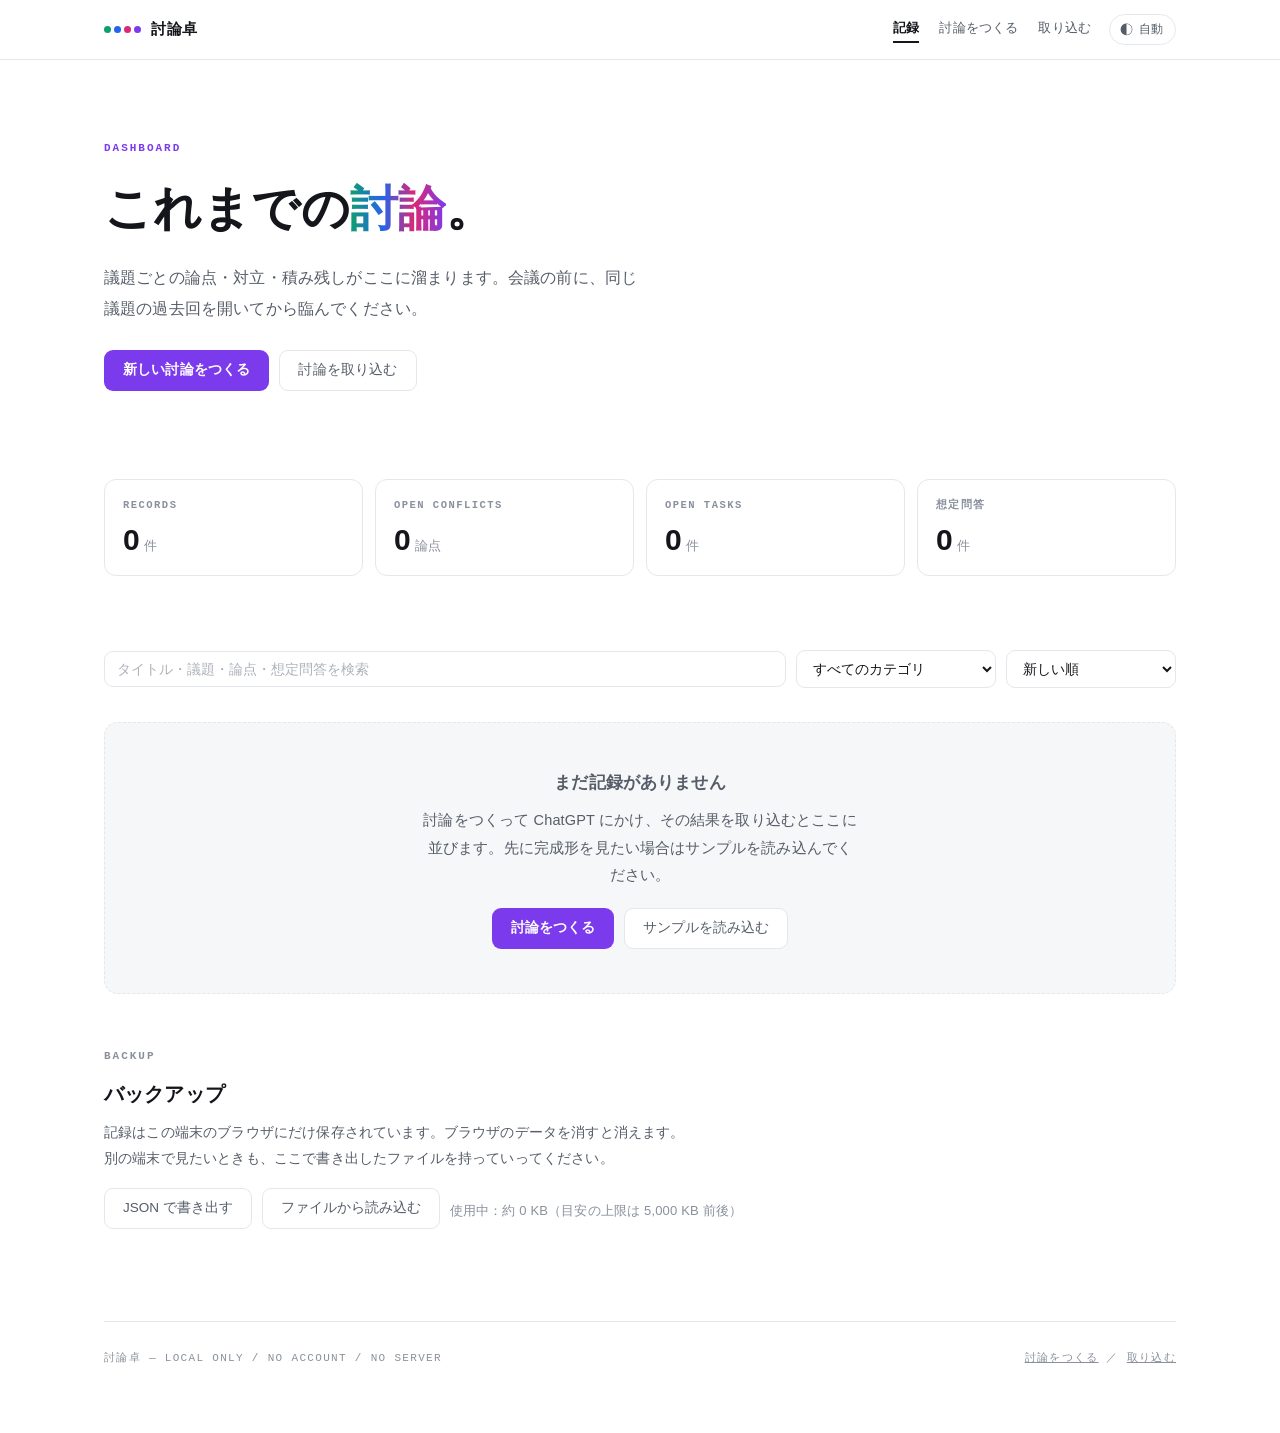
==== commit ebef0d0c: "ダークモード切り替えを追加（自動 / ダーク / ライト） ナビ右上のボタンで3状態を循環させる。選択は localStorage （debate-app:theme）に保存し、全ページで共有する。 " ====
--- a/index.html
+++ b/index.html
@@ -5,12 +5,15 @@
 <meta name="viewport" content="width=device-width, initial-scale=1">
 <title>討論卓 — 記録</title>
 <link rel="stylesheet" href="assets/tokens.css">
+<script>/* テーマ先読み：本体スクリプトより先に data-theme を当ててちらつきを防ぐ */
+(function(){try{var t=localStorage.getItem("debate-app:theme");if(t==="dark"||t==="light")document.documentElement.setAttribute("data-theme",t);}catch(e){}})();
+</script>
 <style>
   .toplinks{display:flex;gap:10px;flex-wrap:wrap;margin-top:26px}
   .tagcloud{display:flex;flex-wrap:wrap;gap:6px;margin-top:8px}
   .tagcloud button{appearance:none;cursor:pointer;background:var(--c5s);border:1px solid transparent;
     color:var(--ink-2);border-radius:999px;padding:3px 11px;font-size:12px;font-family:var(--sans)}
-  .tagcloud button[aria-pressed="true"]{background:var(--c4);color:#fff;font-weight:700}
+  .tagcloud button[aria-pressed="true"]{background:var(--c4);color:var(--on-accent);font-weight:700}
   .backup{display:flex;gap:10px;flex-wrap:wrap;align-items:center;margin-top:16px}
   #importFile{display:none}
   .count{font-size:13px;color:var(--ink-3);margin-top:14px}
@@ -87,7 +90,7 @@
 function catColor(label){
   var i = 0;
   for(var k=0;k<DA.CATS.length;k++){ if(DA.CATS[k].label === label){ i = k; break; } }
-  return DA.SEAT_HEX[i % 4];
+  return DA.seatHex((i % 4) + 1);
 }
 
 /* ---------- 統計 ---------- */
@@ -281,6 +284,8 @@
   });
 
   render();
+  /* カテゴリ色は CSS 変数から読むので、テーマが変わったら一覧を描き直す */
+  DA.onTheme(render);
 
   var u = DA.store.usage();
   $("usage").textContent = "使用中：約 " + u.kb + " KB（目安の上限は 5,000 KB 前後）";
--- a/assets/tokens.css
+++ b/assets/tokens.css
@@ -1,19 +1,30 @@
 /* ===========================================================
    討論卓 — 共通デザイントークンと部品
+   テーマは :root のトークンだけで切り替わる。
+   個別の色をハードコードしないこと（SVG も含めてトークン経由）。
    =========================================================== */
 :root{
-  --bg:#FFFFFF; --surface:#F6F7F9; --line:#E4E7EC;
+  --bg:#FFFFFF; --card:#FFFFFF; --surface:#F6F7F9;
+  --veil-from:rgba(246,247,249,0);
+  --nav-bg:rgba(255,255,255,.92);
+  --line:#E4E7EC; --line-soft:#F1F3F6; --line-strong:#C4CAD4;
+  --soft-bg:#F1F3F6;
   --ink:#14161B; --ink-2:#565D68; --ink-3:#8A919C;
+  --on-accent:#FFFFFF;   /* 濃い席カラーの上に乗る文字 */
+  --on-c5:#FFFFFF;       /* --c5 の上に乗る文字 */
 
   --c1:#0E9F6E;  --c1s:#E4F6EE;   /* 緑     SEAT 01 */
   --c2:#2563EB;  --c2s:#E8EEFE;   /* 青     SEAT 02 */
   --c3:#DB2777;  --c3s:#FCE7F1;   /* ピンク SEAT 03 */
   --c4:#7C3AED;  --c4s:#F1E9FE;   /* 紫     SEAT 04 */
+  --c4-hover:#6A2BD9;
   --c5:#14161B;  --c5s:#EDEEF0;   /* 黒     司会 */
 
-  --warn:#D97706; --warn-s:#FEF3C7;
-  --danger:#DC2626; --danger-s:#FEE2E2;
-  --ok:#0E9F6E; --ok-s:#E4F6EE;
+  --warn:#D97706;   --warn-s:#FEF3C7;   --warn-line:#FDE68A;   --warn-ink:#78350F;
+  --danger:#DC2626; --danger-s:#FEE2E2; --danger-line:#FECACA; --danger-ink:#7F1D1D;
+  --ok:#0E9F6E;     --ok-s:#E4F6EE;     --ok-line:#A7F3D0;     --ok-ink:#065F46;
+
+  --lane-a:#FAFBFC; --lane-b:#F6F7F9;
 
   --radius:14px;
   --sans:"Hiragino Sans","Hiragino Kaku Gothic ProN","Yu Gothic Medium","Yu Gothic","Noto Sans JP","Segoe UI",sans-serif;
@@ -21,15 +32,77 @@
   --shadow:0 1px 2px rgba(20,22,27,.04),0 8px 24px rgba(20,22,27,.06);
   --shadow-lift:0 4px 10px rgba(20,22,27,.06),0 18px 40px rgba(20,22,27,.10);
 }
+
+/* システム設定がダークで、明示的にライトを選んでいない場合 */
+@media (prefers-color-scheme: dark){
+  :root:not([data-theme="light"]){
+    --bg:#0F1115; --card:#1A1E25; --surface:#13161B;
+    --veil-from:rgba(19,22,27,0);
+    --nav-bg:rgba(15,17,21,.92);
+    --line:#2A2F38; --line-soft:#222630; --line-strong:#3A4150;
+    --soft-bg:#22262F;
+    --ink:#E9ECF1; --ink-2:#A6AEBB; --ink-3:#78818F;
+    --on-accent:#0F1115;
+    --on-c5:#0F1115;
+
+    --c1:#34C48F;  --c1s:#102A21;
+    --c2:#5E8FF0;  --c2s:#141E33;
+    --c3:#F2609F;  --c3s:#301527;
+    --c4:#A585F7;  --c4s:#241C3B;
+    --c4-hover:#B79BF9;
+    --c5:#E9ECF1;  --c5s:#252A33;
+
+    --warn:#F0B429;   --warn-s:#3A2C0E;   --warn-line:#5C4614;   --warn-ink:#FCE9B6;
+    --danger:#F87171; --danger-s:#3A1D1D; --danger-line:#5C2A2A; --danger-ink:#FBD5D5;
+    --ok:#34D399;     --ok-s:#0F2C22;     --ok-line:#1C4C3A;     --ok-ink:#B6F0DA;
+
+    --lane-a:#171B22; --lane-b:#12151A;
+
+    --shadow:0 1px 2px rgba(0,0,0,.45),0 8px 24px rgba(0,0,0,.35);
+    --shadow-lift:0 4px 10px rgba(0,0,0,.45),0 18px 40px rgba(0,0,0,.5);
+  }
+}
+
+/* 明示的にダークを選んだ場合（システム設定より優先） */
+:root[data-theme="dark"]{
+  --bg:#0F1115; --card:#1A1E25; --surface:#13161B;
+  --veil-from:rgba(19,22,27,0);
+  --nav-bg:rgba(15,17,21,.92);
+  --line:#2A2F38; --line-soft:#222630; --line-strong:#3A4150;
+  --soft-bg:#22262F;
+  --ink:#E9ECF1; --ink-2:#A6AEBB; --ink-3:#78818F;
+  --on-accent:#0F1115;
+  --on-c5:#0F1115;
+
+  --c1:#34C48F;  --c1s:#102A21;
+  --c2:#5E8FF0;  --c2s:#141E33;
+  --c3:#F2609F;  --c3s:#301527;
+  --c4:#A585F7;  --c4s:#241C3B;
+  --c4-hover:#B79BF9;
+  --c5:#E9ECF1;  --c5s:#252A33;
+
+  --warn:#F0B429;   --warn-s:#3A2C0E;   --warn-line:#5C4614;   --warn-ink:#FCE9B6;
+  --danger:#F87171; --danger-s:#3A1D1D; --danger-line:#5C2A2A; --danger-ink:#FBD5D5;
+  --ok:#34D399;     --ok-s:#0F2C22;     --ok-line:#1C4C3A;     --ok-ink:#B6F0DA;
+
+  --lane-a:#171B22; --lane-b:#12151A;
+
+  --shadow:0 1px 2px rgba(0,0,0,.45),0 8px 24px rgba(0,0,0,.35);
+  --shadow-lift:0 4px 10px rgba(0,0,0,.45),0 18px 40px rgba(0,0,0,.5);
+}
+
 *{box-sizing:border-box}
-html{scroll-behavior:smooth}
+html{scroll-behavior:smooth;background:var(--bg);color-scheme:light}
+:root[data-theme="dark"]{color-scheme:dark}
+@media (prefers-color-scheme: dark){ :root:not([data-theme="light"]){color-scheme:dark} }
 body{margin:0;background:var(--bg);color:var(--ink);font-family:var(--sans);
-  font-size:16px;line-height:1.9;-webkit-font-smoothing:antialiased;letter-spacing:.01em}
+  font-size:16px;line-height:1.9;-webkit-font-smoothing:antialiased;letter-spacing:.01em;
+  transition:background-color .2s ease,color .2s ease}
 .wrap{max-width:880px;margin:0 auto;padding:0 24px}
 .wrap-wide{max-width:1120px;margin:0 auto;padding:0 24px}
 
 /* ---------- nav + progress ---------- */
-nav{position:sticky;top:0;z-index:60;background:rgba(255,255,255,.92);
+nav{position:sticky;top:0;z-index:60;background:var(--nav-bg);
   backdrop-filter:blur(10px);border-bottom:1px solid var(--line)}
 .nav-in{max-width:1120px;margin:0 auto;padding:14px 24px;display:flex;align-items:center;
   justify-content:space-between;gap:16px}
@@ -39,6 +112,7 @@
 .dots i{width:7px;height:7px;border-radius:50%;display:block}
 .dots i:nth-child(1){background:var(--c1)} .dots i:nth-child(2){background:var(--c2)}
 .dots i:nth-child(3){background:var(--c3)} .dots i:nth-child(4){background:var(--c4)}
+.nav-right{display:flex;align-items:center;gap:18px}
 .nav-links{display:flex;gap:20px;font-size:13px}
 .nav-links a{color:var(--ink-2);text-decoration:none;position:relative;padding-bottom:2px}
 .nav-links a::after{content:"";position:absolute;left:0;right:100%;bottom:0;height:1.5px;
@@ -50,6 +124,15 @@
 #bar{position:absolute;left:0;bottom:-1px;height:2px;width:0;
   background:linear-gradient(90deg,var(--c1),var(--c2) 35%,var(--c3) 65%,var(--c4));
   transition:width .1s linear}
+
+/* テーマ切り替えボタン */
+.theme-btn{appearance:none;cursor:pointer;background:var(--card);border:1px solid var(--line);
+  color:var(--ink-2);border-radius:999px;padding:5px 12px 5px 10px;font-family:var(--sans);
+  font-size:12px;display:flex;align-items:center;gap:6px;transition:all .18s;line-height:1.6}
+.theme-btn:hover{border-color:var(--c4);color:var(--c4)}
+.theme-btn:focus-visible{outline:2px solid var(--c2);outline-offset:2px}
+.theme-btn .ico{font-size:13px;line-height:1}
+@media (max-width:720px){ .theme-btn .lbl{display:none} .theme-btn{padding:5px 9px} }
 
 /* ---------- typography ---------- */
 .eyebrow{font-family:var(--mono);font-size:11px;letter-spacing:.18em;
@@ -94,13 +177,13 @@
 .btn{appearance:none;cursor:pointer;border-radius:9px;font-family:var(--sans);font-size:13.5px;
   padding:10px 18px;border:1px solid transparent;transition:all .18s;white-space:nowrap;
   text-decoration:none;display:inline-block;line-height:1.4}
-.btn-primary{background:var(--c4);color:#fff;font-weight:700}
-.btn-primary:hover{background:#6A2BD9;transform:translateY(-1px)}
-.btn-ghost{background:#fff;color:var(--ink-2);border-color:var(--line)}
+.btn-primary{background:var(--c4);color:var(--on-accent);font-weight:700}
+.btn-primary:hover{background:var(--c4-hover);transform:translateY(-1px)}
+.btn-ghost{background:var(--card);color:var(--ink-2);border-color:var(--line)}
 .btn-ghost:hover{border-color:var(--c4);color:var(--c4)}
-.btn-danger{background:#fff;color:var(--danger);border-color:var(--danger-s)}
+.btn-danger{background:var(--card);color:var(--danger);border-color:var(--danger-line)}
 .btn-danger:hover{background:var(--danger-s)}
-.btn.done{background:var(--c1);color:#fff;border-color:var(--c1)}
+.btn.done{background:var(--c1);color:var(--on-accent);border-color:var(--c1)}
 .btn:focus-visible{outline:2px solid var(--c2);outline-offset:2px}
 .btn-sm{padding:6px 12px;font-size:12.5px}
 .btn:disabled{opacity:.45;cursor:not-allowed;transform:none}
@@ -111,13 +194,13 @@
 .field label span{font-weight:400;color:var(--ink-3);font-size:12.5px;margin-left:8px}
 .field textarea,.field select,.field input[type=text],.field input[type=search]{
   width:100%;font-family:var(--sans);font-size:15px;line-height:1.8;color:var(--ink);
-  background:#fff;border:1px solid var(--line);border-radius:10px;padding:12px 14px;
+  background:var(--card);border:1px solid var(--line);border-radius:10px;padding:12px 14px;
   resize:vertical;transition:border-color .16s,box-shadow .16s}
-.field textarea::placeholder,.field input::placeholder{color:#B6BCC5}
+.field textarea::placeholder,.field input::placeholder{color:var(--ink-3);opacity:.7}
 .field textarea:focus,.field select:focus,.field input:focus{outline:none;border-color:var(--c4);
   box-shadow:0 0 0 3px var(--c4s)}
 .field select{appearance:none;cursor:pointer;
-  background-image:linear-gradient(45deg,transparent 50%,#8A919C 50%),linear-gradient(135deg,#8A919C 50%,transparent 50%);
+  background-image:linear-gradient(45deg,transparent 50%,currentColor 50%),linear-gradient(135deg,currentColor 50%,transparent 50%);
   background-position:calc(100% - 20px) 22px,calc(100% - 14px) 22px;
   background-size:6px 6px,6px 6px;background-repeat:no-repeat}
 .field textarea.mono{font-family:var(--mono);font-size:12.5px;line-height:1.7}
@@ -125,7 +208,7 @@
 .three{display:grid;grid-template-columns:1fr 1fr 1fr;gap:14px}
 
 /* ---------- cards ---------- */
-.card{background:#fff;border:1px solid var(--line);border-radius:var(--radius);
+.card{background:var(--card);border:1px solid var(--line);border-radius:var(--radius);
   margin-top:22px;overflow:hidden;box-shadow:var(--shadow)}
 .card-bar{display:flex;align-items:center;justify-content:space-between;gap:14px;
   padding:16px 20px;border-bottom:1px solid var(--line)}
@@ -136,16 +219,16 @@
 .card-body{padding:20px}
 .pre-wrap{position:relative}
 pre{margin:0;padding:22px;background:var(--surface);font-family:var(--mono);font-size:13px;
-  line-height:1.95;color:#222831;white-space:pre-wrap;word-break:break-word;
+  line-height:1.95;color:var(--ink);white-space:pre-wrap;word-break:break-word;
   max-height:300px;overflow:hidden}
 pre.open{max-height:none}
 .veil{position:absolute;left:0;right:0;bottom:0;height:96px;pointer-events:none;
-  background:linear-gradient(to bottom,rgba(246,247,249,0),var(--surface))}
+  background:linear-gradient(to bottom,var(--veil-from),var(--surface))}
 pre.open + .veil{display:none}
 
 /* ---------- role / round / plan（compose） ---------- */
 .roles{display:grid;grid-template-columns:1fr 1fr;gap:12px;margin-top:24px}
-.role{background:#fff;border:1px solid var(--line);border-top-width:3px;
+.role{background:var(--card);border:1px solid var(--line);border-top-width:3px;
   border-radius:var(--radius);padding:18px 20px;box-shadow:var(--shadow);
   animation:rise .55s cubic-bezier(.2,.7,.3,1) both;transition:box-shadow .2s,transform .2s}
 .role:hover{box-shadow:var(--shadow-lift);transform:translateY(-2px)}
@@ -163,16 +246,16 @@
 
 .group-label{font-size:12.5px;color:var(--ink-3);margin:20px 0 8px;font-weight:700;letter-spacing:.06em}
 .tabs{display:flex;flex-wrap:wrap;gap:8px}
-.tabs button{appearance:none;cursor:pointer;background:#fff;color:var(--ink-2);
+.tabs button{appearance:none;cursor:pointer;background:var(--card);color:var(--ink-2);
   border:1px solid var(--line);border-radius:999px;padding:8px 16px;
   font-family:var(--sans);font-size:13.5px;transition:all .18s}
 .tabs button:hover{border-color:var(--c4);color:var(--c4);transform:translateY(-1px)}
 .tabs button[aria-selected="true"]{background:var(--c5);border-color:var(--c5);
-  color:#fff;font-weight:700}
+  color:var(--on-c5);font-weight:700}
 .tabs button:focus-visible{outline:2px solid var(--c2);outline-offset:2px}
 
 .rounds{display:grid;gap:14px;margin-top:24px;grid-template-columns:repeat(auto-fit,minmax(215px,1fr))}
-.round{background:#fff;border:1px solid var(--line);border-radius:var(--radius);
+.round{background:var(--card);border:1px solid var(--line);border-radius:var(--radius);
   padding:20px;box-shadow:var(--shadow);animation:rise .55s cubic-bezier(.2,.7,.3,1) both}
 .round:nth-child(1){animation-delay:.02s} .round:nth-child(2){animation-delay:.09s}
 .round:nth-child(3){animation-delay:.16s} .round:nth-child(4){animation-delay:.23s}
@@ -186,7 +269,7 @@
 .round p{margin:8px 0 0;font-size:14px;color:var(--ink-2);line-height:1.78}
 
 .plans{display:grid;gap:12px;margin-top:24px}
-.plan{background:#fff;border:1px solid var(--line);border-radius:12px;padding:18px 20px;
+.plan{background:var(--card);border:1px solid var(--line);border-radius:12px;padding:18px 20px;
   display:grid;grid-template-columns:82px 1fr;gap:0 18px;align-items:start;transition:all .2s}
 .plan.on{border-color:var(--c4);background:var(--c4s)}
 .plan .k{font-family:var(--mono);font-size:12px;font-weight:700;color:var(--ink-3);padding-top:4px}
@@ -195,14 +278,23 @@
 .plan .seq i{font-style:normal;color:var(--ink-3);font-weight:400;margin:0 6px}
 .plan .when{margin:6px 0 0;font-size:14px;color:var(--ink-2);line-height:1.78}
 
-/* ---------- svg seats ---------- */
-.web line{stroke:#C4CAD4;stroke-width:1.2;stroke-dasharray:4 6;opacity:0;transition:opacity .7s ease .35s}
+/* ---------- svg seats（compose の配置図） ---------- */
+.web line{stroke:var(--line-strong);stroke-width:1.2;stroke-dasharray:4 6;opacity:0;
+  transition:opacity .7s ease .35s}
 .web.on line{opacity:1}
 .seat{opacity:0;transform:translateY(12px);transition:opacity .55s ease,transform .55s cubic-bezier(.2,.7,.3,1)}
 .seat.on{opacity:1;transform:none}
-.seat-name{fill:#14161B;font-family:var(--sans);font-size:17px;font-weight:700}
+.seat-box{stroke-width:1.4}
+.seat-box.b0{fill:var(--c5s);stroke:var(--ink)}
+.seat-box.b1{fill:var(--c1s);stroke:var(--c1)}
+.seat-box.b2{fill:var(--c2s);stroke:var(--c2)}
+.seat-box.b3{fill:var(--c3s);stroke:var(--c3)}
+.seat-box.b4{fill:var(--c4s);stroke:var(--c4)}
+.seat-name{fill:var(--ink);font-family:var(--sans);font-size:17px;font-weight:700}
 .seat-tag{font-family:var(--mono);font-size:9.5px;letter-spacing:.16em;font-weight:600}
-.cap{fill:#8A919C;font-family:var(--sans);font-size:11px}
+.seat-tag.t0{fill:var(--ink)} .seat-tag.t1{fill:var(--c1)} .seat-tag.t2{fill:var(--c2)}
+.seat-tag.t3{fill:var(--c3)} .seat-tag.t4{fill:var(--c4)}
+.cap{fill:var(--ink-3);font-family:var(--sans);font-size:11px}
 .fade{transition:opacity .25s ease}
 .fade.out{opacity:0}
 
@@ -210,11 +302,12 @@
 .toolbar{display:flex;flex-wrap:wrap;gap:10px;align-items:center;margin-top:22px}
 .toolbar .grow{flex:1 1 220px}
 .toolbar input[type=search],.toolbar select{font-family:var(--sans);font-size:14px;color:var(--ink);
-  background:#fff;border:1px solid var(--line);border-radius:9px;padding:9px 12px;width:100%}
+  background:var(--card);border:1px solid var(--line);border-radius:9px;padding:9px 12px;width:100%}
+.toolbar input::placeholder{color:var(--ink-3);opacity:.7}
 .toolbar input:focus,.toolbar select:focus{outline:none;border-color:var(--c4);box-shadow:0 0 0 3px var(--c4s)}
 
 .stats{display:grid;grid-template-columns:repeat(auto-fit,minmax(150px,1fr));gap:12px;margin-top:28px}
-.stat{background:#fff;border:1px solid var(--line);border-radius:12px;padding:16px 18px}
+.stat{background:var(--card);border:1px solid var(--line);border-radius:12px;padding:16px 18px}
 .stat .k{font-family:var(--mono);font-size:10.5px;letter-spacing:.14em;color:var(--ink-3);font-weight:700}
 .stat .v{font-size:30px;font-weight:700;line-height:1.3;margin-top:4px}
 .stat .v small{font-size:13px;color:var(--ink-3);font-weight:400;margin-left:4px}
@@ -231,7 +324,7 @@
 
 /* ---------- record list ---------- */
 .reclist{display:grid;gap:12px;margin-top:22px;grid-template-columns:repeat(auto-fill,minmax(320px,1fr))}
-.rec{background:#fff;border:1px solid var(--line);border-left-width:4px;border-radius:12px;
+.rec{background:var(--card);border:1px solid var(--line);border-left-width:4px;border-radius:12px;
   padding:18px 20px;box-shadow:var(--shadow);text-decoration:none;color:inherit;display:block;
   transition:box-shadow .2s,transform .2s}
 .rec:hover{box-shadow:var(--shadow-lift);transform:translateY(-2px)}
@@ -247,7 +340,7 @@
 
 /* ① 論点×論者マトリクス */
 .matrix{margin-top:22px;border:1px solid var(--line);border-radius:var(--radius);
-  background:#fff;overflow-x:auto;box-shadow:var(--shadow)}
+  background:var(--card);overflow-x:auto;box-shadow:var(--shadow)}
 .mx{display:grid;min-width:640px}
 .mx-cell{border-bottom:1px solid var(--line);padding:12px 10px;display:flex;
   align-items:center;justify-content:center}
@@ -256,7 +349,7 @@
 .mx-head.s1{color:var(--c1)} .mx-head.s2{color:var(--c2)}
 .mx-head.s3{color:var(--c3)} .mx-head.s4{color:var(--c4)}
 .mx-issue{justify-content:flex-start;text-align:left;flex-direction:column;align-items:flex-start;
-  gap:4px;padding:12px 14px;background:#fff;border-right:1px solid var(--line)}
+  gap:4px;padding:12px 14px;background:var(--card);border-right:1px solid var(--line)}
 .mx-issue .lb{font-size:14px;font-weight:700;line-height:1.5}
 .mx-issue .qs{font-size:12px;color:var(--ink-3);line-height:1.5}
 .mx-issue .imp{display:flex;gap:2px;margin-top:2px}
@@ -276,9 +369,9 @@
 .mx-legend span{display:flex;align-items:center;gap:6px}
 .mx-legend b{width:16px;height:16px;border-radius:50%;display:block}
 
-.pop{position:fixed;z-index:200;max-width:340px;background:#fff;border:1px solid var(--line);
+.pop{position:fixed;z-index:200;max-width:340px;background:var(--card);border:1px solid var(--line);
   border-radius:12px;box-shadow:var(--shadow-lift);padding:16px 18px;font-size:13.5px;line-height:1.7;
-  display:none}
+  display:none;color:var(--ink)}
 .pop.on{display:block}
 .pop .who{font-family:var(--mono);font-size:10.5px;letter-spacing:.12em;font-weight:700;margin-bottom:6px}
 .pop .cl{font-weight:700;line-height:1.6}
@@ -287,23 +380,22 @@
   font-size:16px;line-height:1;background:none;border:none;padding:4px}
 
 /* ② 議論フロー図 */
-.flowbox{margin-top:22px;border:1px solid var(--line);border-radius:var(--radius);background:#fff;
+.flowbox{margin-top:22px;border:1px solid var(--line);border-radius:var(--radius);background:var(--card);
   overflow-x:auto;box-shadow:var(--shadow);padding:4px}
 .flowbox svg{display:block}
-.fl-lane{fill:var(--surface)}
+.fl-lane.a{fill:var(--lane-a)} .fl-lane.b{fill:var(--lane-b)}
 .fl-lane-name{font-family:var(--sans);font-size:12px;font-weight:700}
 .fl-round{font-family:var(--mono);font-size:10px;letter-spacing:.14em;fill:var(--ink-3);font-weight:700}
 .fl-rline{stroke:var(--line);stroke-width:1}
 .fl-node{cursor:pointer;transition:opacity .15s}
-.fl-node text{font-family:var(--sans);font-size:10.5px;fill:#fff;font-weight:700}
 .fl-node:hover{opacity:.8}
-.fl-arrow{fill:none;stroke:#C4CAD4;stroke-width:1.4;stroke-dasharray:4 5}
-.fl-arrow.attack{stroke:var(--danger);opacity:.5;stroke-dasharray:5 4}
+.fl-arrow{fill:none;stroke:var(--line-strong);stroke-width:1.4;stroke-dasharray:4 5}
+.fl-arrow.attack{stroke:var(--danger);opacity:.55;stroke-dasharray:5 4}
 .fl-dim{opacity:.13}
 
-/* ③ 2×2 マトリクス */
+/* ③ 3×3 マトリクス */
 .quads{display:grid;grid-template-columns:1fr 1fr;gap:16px;margin-top:22px}
-.quad{border:1px solid var(--line);border-radius:var(--radius);background:#fff;
+.quad{border:1px solid var(--line);border-radius:var(--radius);background:var(--card);
   box-shadow:var(--shadow);padding:18px}
 .quad h3{font-size:15px;margin:0 0 2px}
 .quad .qsub{font-size:12.5px;color:var(--ink-3);margin:0 0 10px}
@@ -311,11 +403,10 @@
 .qd-axis{font-family:var(--mono);font-size:9.5px;letter-spacing:.12em;fill:var(--ink-3);font-weight:700}
 .qd-grid{stroke:var(--line);stroke-width:1}
 .qd-pt{cursor:pointer}
-.qd-pt text{font-family:var(--mono);font-size:9.5px;fill:#fff;font-weight:700}
 .qd-list{margin:14px 0 0;padding:0;list-style:none;display:grid;gap:8px}
 .qd-list li{display:grid;grid-template-columns:22px 1fr;gap:10px;font-size:13.5px;line-height:1.65;
   align-items:start}
-.qd-list .num{width:20px;height:20px;border-radius:50%;color:#fff;font-family:var(--mono);
+.qd-list .num{width:20px;height:20px;border-radius:50%;color:var(--on-accent);font-family:var(--mono);
   font-size:10px;font-weight:700;display:flex;align-items:center;justify-content:center;margin-top:3px}
 .qd-list .mit{display:block;color:var(--ink-3);font-size:12.5px;margin-top:2px}
 
@@ -324,9 +415,9 @@
 .qa-group > h3{font-size:17px;margin:0 0 4px;display:flex;align-items:center;gap:10px;flex-wrap:wrap}
 .qa-group > p.q{font-size:13.5px;color:var(--ink-3);margin:0 0 14px}
 .qa-cards{display:grid;gap:12px;grid-template-columns:repeat(auto-fill,minmax(340px,1fr))}
-.qa-card{background:#fff;border:1px solid var(--line);border-radius:12px;padding:0;overflow:hidden;
+.qa-card{background:var(--card);border:1px solid var(--line);border-radius:12px;padding:0;overflow:hidden;
   box-shadow:var(--shadow);break-inside:avoid}
-.qa-card .v{background:var(--danger-s);color:#7F1D1D;padding:14px 16px;font-size:14.5px;
+.qa-card .v{background:var(--danger-s);color:var(--danger-ink);padding:14px 16px;font-size:14.5px;
   font-weight:700;line-height:1.65}
 .qa-card .from{font-family:var(--mono);font-size:10px;letter-spacing:.12em;font-weight:700;
   color:var(--danger);display:block;margin-bottom:5px}
@@ -338,12 +429,12 @@
 
 /* ---------- リスト（決定・タスク・未解決） ---------- */
 .lists{display:grid;grid-template-columns:repeat(auto-fit,minmax(300px,1fr));gap:16px;margin-top:22px}
-.listcard{background:#fff;border:1px solid var(--line);border-radius:var(--radius);
+.listcard{background:var(--card);border:1px solid var(--line);border-radius:var(--radius);
   box-shadow:var(--shadow);overflow:hidden}
 .listcard > h3{font-size:14px;margin:0;padding:14px 18px;border-bottom:1px solid var(--line);
   display:flex;align-items:center;justify-content:space-between;gap:8px}
 .listcard ul{margin:0;padding:6px 0;list-style:none}
-.listcard li{padding:11px 18px;font-size:14px;line-height:1.7;border-bottom:1px solid #F1F3F6}
+.listcard li{padding:11px 18px;font-size:14px;line-height:1.7;border-bottom:1px solid var(--line-soft)}
 .listcard li:last-child{border-bottom:none}
 .listcard li small{display:block;color:var(--ink-3);font-size:12.5px;margin-top:3px}
 .listcard .none{padding:18px;color:var(--ink-3);font-size:13.5px}
@@ -368,9 +459,9 @@
 /* ---------- misc ---------- */
 .notice{border-radius:12px;padding:14px 18px;font-size:13.5px;line-height:1.7;margin-top:18px;
   border:1px solid}
-.notice.warn{background:var(--warn-s);border-color:#FDE68A;color:#78350F}
-.notice.ok{background:var(--ok-s);border-color:#A7F3D0;color:#065F46}
-.notice.err{background:var(--danger-s);border-color:#FECACA;color:#7F1D1D}
+.notice.warn{background:var(--warn-s);border-color:var(--warn-line);color:var(--warn-ink)}
+.notice.ok{background:var(--ok-s);border-color:var(--ok-line);color:var(--ok-ink)}
+.notice.err{background:var(--danger-s);border-color:var(--danger-line);color:var(--danger-ink)}
 .notice ul{margin:8px 0 0;padding-left:1.2em}
 .notice a{color:inherit}
 
@@ -390,6 +481,7 @@
   body{font-size:15.5px}
   .roles,.two,.three{grid-template-columns:1fr}
   .plan{grid-template-columns:1fr;gap:4px}
+  .nav-right{gap:12px}
   .nav-links{gap:14px;font-size:12px}
   header{padding-top:52px}
   section{padding:56px 0 0}
@@ -405,18 +497,25 @@
   .seat{opacity:1;transform:none;transition:none}
   .web line{opacity:1;transition:none}
   .fade{transition:none}
-}
-
-/* ---------- 印刷（想定問答集） ---------- */
+  body{transition:none}
+}
+
+/* ---------- 印刷（想定問答集）：テーマに関わらず白地で刷る ---------- */
 @media print{
+  :root, :root[data-theme="dark"], :root[data-theme="light"]{
+    --bg:#FFFFFF; --card:#FFFFFF; --surface:#FFFFFF;
+    --ink:#000000; --ink-2:#333333; --ink-3:#666666;
+    --line:#999999; --line-soft:#CCCCCC;
+    --danger:#000000; --danger-s:#F2F2F2; --danger-ink:#000000; --danger-line:#999999;
+    --shadow:none; --shadow-lift:none;
+  }
   nav,footer,.no-print,.btn,#bar{display:none !important}
-  body{font-size:11pt;line-height:1.6;background:#fff}
+  body{font-size:11pt;line-height:1.6;background:#fff;color:#000}
   .wrap,.wrap-wide{max-width:none;padding:0}
   section{padding:0;margin-bottom:14pt}
   .qa-cards{display:block}
   .qa-card{break-inside:avoid;page-break-inside:avoid;box-shadow:none;margin-bottom:10pt;
     border:1px solid #999}
-  .qa-card .v{background:#F2F2F2;color:#000}
   .qa-group{break-inside:avoid;margin-top:14pt}
   .print-only{display:block !important}
 }
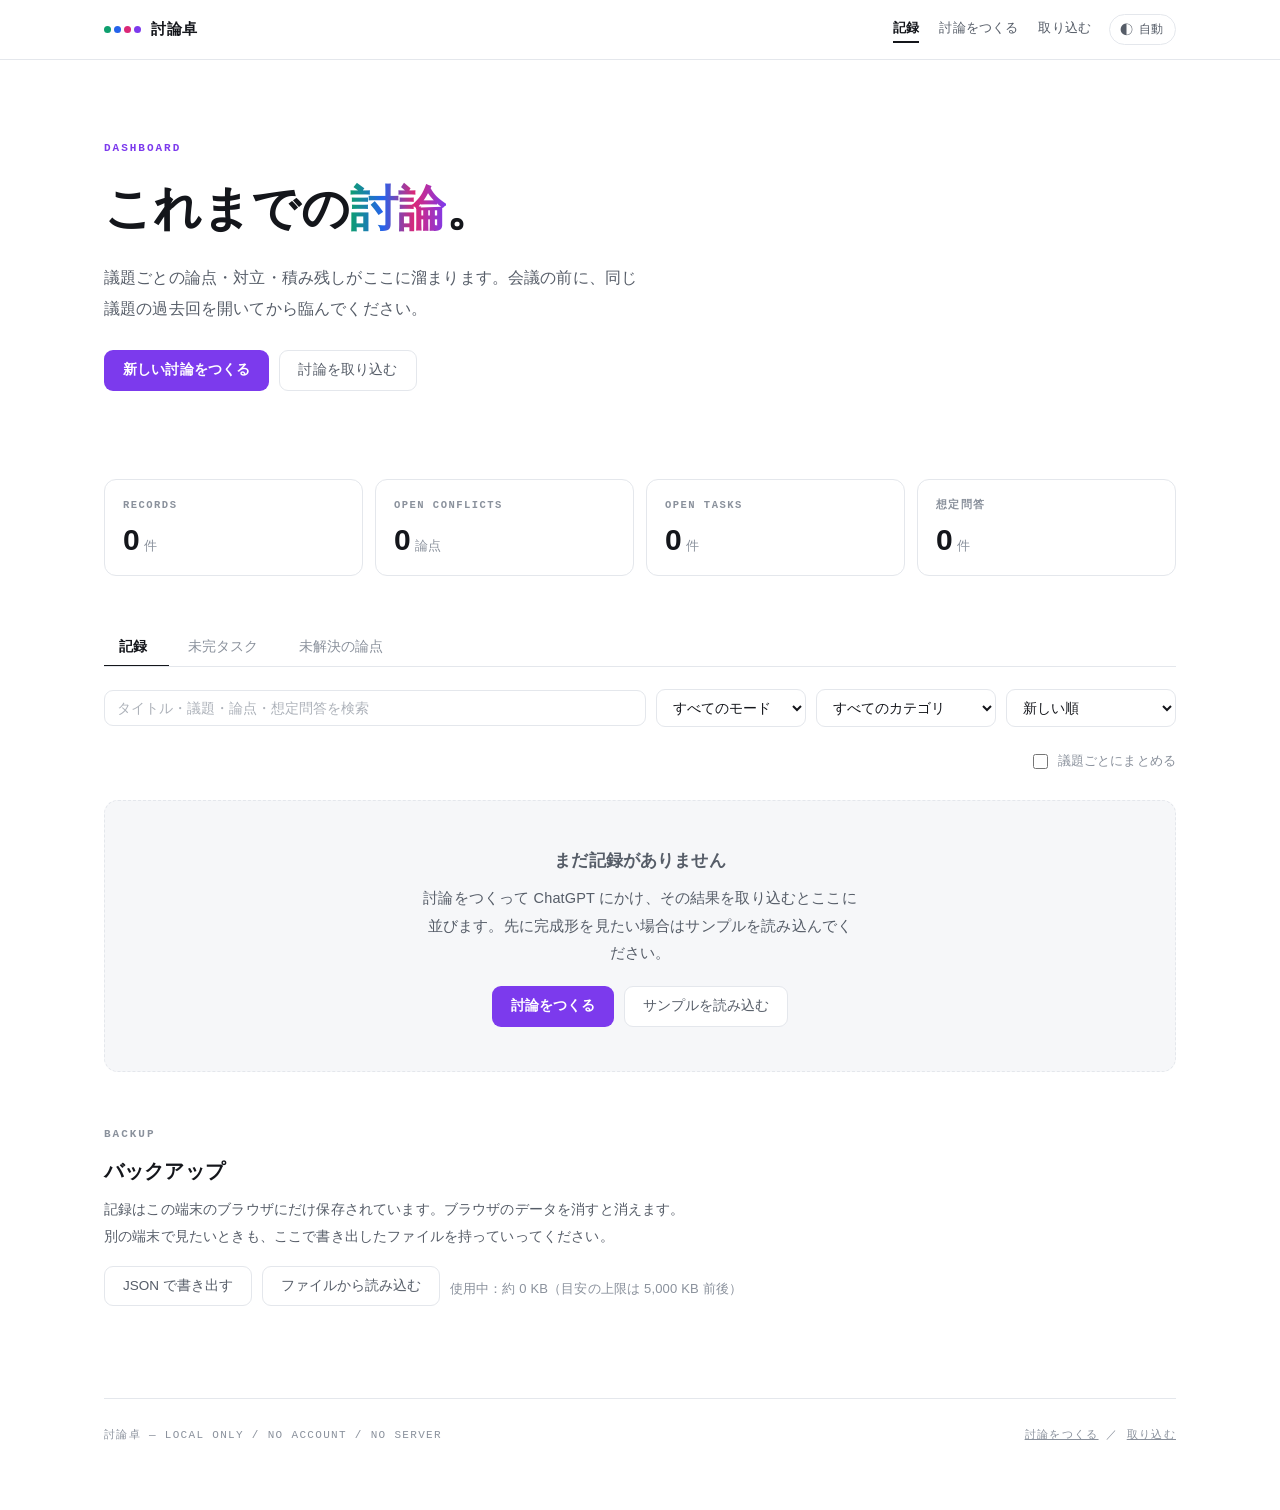
==== commit 395ad886: "モード選択を目的別の2段構えにし、ダッシュボードに横断ビューを追加 モードが7つになって一列のタブでは選べなくなったため、 まず目的（決める／広げる／確かめる）を選び、その中からモードを選ぶ形にした。" ====
--- a/index.html
+++ b/index.html
@@ -5,6 +5,15 @@
 <meta name="viewport" content="width=device-width, initial-scale=1">
 <title>討論卓 — 記録</title>
 <link rel="stylesheet" href="assets/tokens.css">
+<link rel="manifest" href="manifest.webmanifest">
+<meta name="theme-color" media="(prefers-color-scheme: light)" content="#FFFFFF">
+<meta name="theme-color" media="(prefers-color-scheme: dark)" content="#0F1115">
+<link rel="icon" href="assets/icons/icon-192.png" sizes="192x192" type="image/png">
+<link rel="apple-touch-icon" href="assets/icons/apple-touch-icon.png">
+<meta name="apple-mobile-web-app-capable" content="yes">
+<meta name="mobile-web-app-capable" content="yes">
+<meta name="apple-mobile-web-app-status-bar-style" content="default">
+<meta name="apple-mobile-web-app-title" content="討論卓">
 <script>/* テーマ先読み：本体スクリプトより先に data-theme を当ててちらつきを防ぐ */
 (function(){try{var t=localStorage.getItem("debate-app:theme");if(t==="dark"||t==="light")document.documentElement.setAttribute("data-theme",t);}catch(e){}})();
 </script>
@@ -16,7 +25,48 @@
   .tagcloud button[aria-pressed="true"]{background:var(--c4);color:var(--on-accent);font-weight:700}
   .backup{display:flex;gap:10px;flex-wrap:wrap;align-items:center;margin-top:16px}
   #importFile{display:none}
-  .count{font-size:13px;color:var(--ink-3);margin-top:14px}
+  .count{font-size:13px;color:var(--ink-3);margin-top:14px;display:flex;
+    justify-content:space-between;align-items:center;gap:14px;flex-wrap:wrap}
+
+  /* ビュー切替：記録 / 未完タスク / 未解決論点 */
+  .views{display:flex;gap:4px;border-bottom:1px solid var(--line);margin-bottom:16px;
+    overflow-x:auto;scrollbar-width:none}
+  .views::-webkit-scrollbar{display:none}
+  .viewtab{appearance:none;cursor:pointer;background:none;color:var(--ink-3);border:0;
+    border-bottom:2px solid transparent;margin-bottom:-1px;padding:10px 15px 9px;
+    font-family:var(--sans);font-size:14px;white-space:nowrap;transition:all .18s;
+    display:flex;align-items:baseline;gap:7px}
+  .viewtab:hover{color:var(--c4)}
+  .viewtab b{font-family:var(--mono);font-size:11px;font-weight:700}
+  .viewtab[aria-selected="true"]{color:var(--c5);border-bottom-color:var(--c5);font-weight:700}
+  .viewtab:focus-visible{outline:2px solid var(--c2);outline-offset:-3px}
+
+  .groupbox{margin-bottom:18px}
+  .grouphead{appearance:none;cursor:pointer;width:100%;text-align:left;background:var(--surface);
+    color:var(--ink);border:1px solid var(--line);border-radius:11px;padding:11px 14px;
+    font-family:var(--sans);font-size:14px;display:flex;align-items:center;gap:10px}
+  .grouphead:hover{border-color:var(--c4)}
+  .grouphead .n{font-weight:700;flex:1;min-width:0;overflow:hidden;text-overflow:ellipsis;white-space:nowrap}
+  .grouphead .c{font-family:var(--mono);font-size:11px;color:var(--ink-3);flex:none}
+  .grouphead .a{color:var(--ink-3);flex:none;transition:transform .18s}
+  .groupbox[data-open="false"] .grouphead .a{transform:rotate(-90deg)}
+  .groupbody{margin-top:10px}
+  .groupbox[data-open="false"] .groupbody{display:none}
+
+  /* 横断一覧（タスク・未解決論点） */
+  .xlist{display:flex;flex-direction:column;gap:9px}
+  .xrow{background:var(--card);border:1px solid var(--line);border-radius:12px;padding:12px 14px;
+    display:flex;gap:12px;align-items:flex-start}
+  .xrow.done .t{opacity:.45;text-decoration:line-through}
+  .xrow input[type=checkbox]{margin-top:3px;flex:none;width:16px;height:16px;accent-color:var(--c5)}
+  .xrow .b{flex:1;min-width:0}
+  .xrow .t{font-size:14px;line-height:1.7}
+  .xrow .s{font-size:12px;color:var(--ink-3);margin-top:5px;display:flex;gap:9px;flex-wrap:wrap;align-items:center}
+  .xrow .s a{color:var(--c4);text-decoration:none;border-bottom:1px solid transparent}
+  .xrow .s a:hover{border-bottom-color:var(--c4)}
+  .xrow .im{font-family:var(--mono);font-size:10.5px;font-weight:700;flex:none;
+    padding:3px 8px;border-radius:5px;background:var(--c5s);color:var(--ink-2)}
+  .xrow .im.hi{background:var(--danger-s);color:var(--danger)}
 </style>
 </head>
 <body>
@@ -40,9 +90,16 @@
 </section>
 
 <section class="tight reveal">
+  <div class="views" role="tablist" aria-label="表示">
+    <button class="viewtab" type="button" id="v-rec" role="tab" aria-selected="true">記録 <b id="nRec"></b></button>
+    <button class="viewtab" type="button" id="v-task" role="tab" aria-selected="false">未完タスク <b id="nTask"></b></button>
+    <button class="viewtab" type="button" id="v-issue" role="tab" aria-selected="false">未解決の論点 <b id="nIssue"></b></button>
+  </div>
+
   <div class="toolbar">
     <div class="grow"><input type="search" id="q" placeholder="タイトル・議題・論点・想定問答を検索"></div>
-    <div style="flex:0 0 200px"><select id="fCat"><option value="">すべてのカテゴリ</option></select></div>
+    <div style="flex:0 0 150px"><select id="fMode"><option value="">すべてのモード</option></select></div>
+    <div style="flex:0 0 180px"><select id="fCat"><option value="">すべてのカテゴリ</option></select></div>
     <div style="flex:0 0 170px"><select id="fSort">
       <option value="date">新しい順</option>
       <option value="conflict">対立の多い順</option>
@@ -51,7 +108,13 @@
     </select></div>
   </div>
   <div class="tagcloud" id="tagCloud"></div>
-  <p class="count" id="count"></p>
+  <p class="count">
+    <span id="count"></span>
+    <label id="groupToggle" style="display:flex;align-items:center;gap:7px;cursor:pointer">
+      <input type="checkbox" id="fGroup" style="width:15px;height:15px;accent-color:var(--c5)">
+      議題ごとにまとめる
+    </label>
+  </p>
   <div id="list"></div>
 </section>
 
@@ -86,6 +149,8 @@
 var DA = window.DA, $ = DA.$;
 
 var activeTag = "";
+var view = "rec";            // rec | task | issue
+var openGroups = {};         // 議題グループの開閉
 
 function catColor(label){
   var i = 0;
@@ -162,9 +227,11 @@
   var q = ($("q").value || "").trim().toLowerCase();
   var cat = $("fCat").value;
   var sort = $("fSort").value;
+  var md = $("fMode").value;
 
   var items = all.filter(function(e){
     if(cat && e.category !== cat) return false;
+    if(md && (e.mode || "debate") !== md) return false;
     if(activeTag && (e.tags || []).indexOf(activeTag) < 0) return false;
     return matches(e, q);
   });
@@ -177,8 +244,17 @@
   $("count").textContent = all.length
     ? (items.length === all.length ? all.length + " 件" : items.length + " / " + all.length + " 件")
     : "";
+  $("nRec").textContent = items.length ? String(items.length) : "";
+  $("nTask").textContent = countTasks(items) || "";
+  $("nIssue").textContent = countIssues(items) || "";
+  $("groupToggle").style.display = view === "rec" ? "flex" : "none";
 
   var host = $("list"); host.innerHTML = "";
+
+  if(all.length && view !== "rec"){
+    (view === "task" ? renderTaskView : renderIssueView)(host, items);
+    return;
+  }
 
   if(!all.length){
     host.appendChild(DA.el("div.empty", null, [
@@ -200,30 +276,165 @@
     return;
   }
 
+  if($("fGroup").checked) renderGrouped(host, items);
+  else host.appendChild(recGrid(items));
+}
+
+/* ---------- 記録カード ---------- */
+function recCard(e){
+  var meta = DA.el("div.meta", null, [
+    DA.el("span", { text: DA.fmtDate(e.date) }),
+    DA.el("span", { text: DA.findMode(e.mode).tag }),
+    e.category ? DA.el("span", { text: e.category }) : null,
+    e.sessions ? DA.el("span", { text:"続き" + e.sessions }) : null
+  ]);
+  var m = DA.el("div.m", null, [
+    DA.el("span", null, [ DA.el("b", { text:String(e.issues || 0) }), document.createTextNode(" 論点") ]),
+    DA.el("span", null, [ DA.el("b", { text:String(e.conflicts || 0) }), document.createTextNode(" 対立") ]),
+    DA.el("span", null, [ DA.el("b", { text:String(e.objections || 0) }), document.createTextNode(" 想定問答") ]),
+    (e.tasksAll ? DA.el("span", null, [
+      DA.el("b", { text: e.tasksOpen + "/" + e.tasksAll }), document.createTextNode(" タスク")
+    ]) : null)
+  ]);
+  var tags = DA.el("div.tagrow");
+  (e.tags || []).forEach(function(t){ tags.appendChild(DA.el("span.tag", { text:t })); });
+
+  var card = DA.el("a.rec", { href:"record.html?id=" + encodeURIComponent(e.id) }, [
+    meta, DA.el("h3", { text:e.title }), m, tags
+  ]);
+  card.style.borderLeftColor = catColor(e.category);
+  return card;
+}
+function recGrid(items){
   var grid = DA.el("div.reclist");
+  items.forEach(function(e){ grid.appendChild(recCard(e)); });
+  return grid;
+}
+
+/* ---------- 議題ごとのまとめ ---------- */
+/* 同じ議題を何度も回したものを1つにたたむ。議題が空ならタイトルで寄せる */
+function topicKey(e){
+  var s = (e.topic || e.title || "").replace(/[\s　、。・,.「」『』（）()【】\-—…!?！？]/g, "");
+  return s.slice(0, 40).toLowerCase() || ("__" + e.id);
+}
+function renderGrouped(host, items){
+  var order = [], map = {};
   items.forEach(function(e){
-    var meta = DA.el("div.meta", null, [
-      DA.el("span", { text: DA.fmtDate(e.date) }),
-      e.category ? DA.el("span", { text: e.category }) : null
+    var k = topicKey(e);
+    if(!map[k]){ map[k] = []; order.push(k); }
+    map[k].push(e);
+  });
+  order.forEach(function(k){
+    var g = map[k];
+    if(g.length === 1){ host.appendChild(recGrid(g)); return; }
+
+    var open = openGroups[k] !== false;
+    var box = DA.el("div.groupbox", { "data-open": open ? "true" : "false" });
+    var head = DA.el("button.grouphead", { type:"button", "aria-expanded": open ? "true" : "false" }, [
+      DA.el("span.a", { text:"▾" }),
+      DA.el("span.n", { text: g[0].topic || g[0].title }),
+      DA.el("span.c", { text: g.length + " 回 / 未完 " +
+        g.reduce(function(s,e){ return s + (e.tasksOpen || 0); }, 0) })
     ]);
-    var m = DA.el("div.m", null, [
-      DA.el("span", null, [ DA.el("b", { text:String(e.issues || 0) }), document.createTextNode(" 論点") ]),
-      DA.el("span", null, [ DA.el("b", { text:String(e.conflicts || 0) }), document.createTextNode(" 対立") ]),
-      DA.el("span", null, [ DA.el("b", { text:String(e.objections || 0) }), document.createTextNode(" 想定問答") ]),
-      (e.tasksAll ? DA.el("span", null, [
-        DA.el("b", { text: e.tasksOpen + "/" + e.tasksAll }), document.createTextNode(" タスク")
-      ]) : null)
-    ]);
-    var tags = DA.el("div.tagrow");
-    (e.tags || []).forEach(function(t){ tags.appendChild(DA.el("span.tag", { text:t })); });
-
-    var card = DA.el("a.rec", { href:"record.html?id=" + encodeURIComponent(e.id) }, [
-      meta, DA.el("h3", { text:e.title }), m, tags
-    ]);
-    card.style.borderLeftColor = catColor(e.category);
-    grid.appendChild(card);
-  });
-  host.appendChild(grid);
+    head.addEventListener("click", function(){
+      openGroups[k] = box.getAttribute("data-open") === "false";
+      box.setAttribute("data-open", openGroups[k] ? "true" : "false");
+      head.setAttribute("aria-expanded", openGroups[k] ? "true" : "false");
+    });
+    box.appendChild(head);
+    box.appendChild(DA.el("div.groupbody", null, [ recGrid(g) ]));
+    host.appendChild(box);
+  });
+}
+
+/* ---------- 横断ビュー：未完タスク ---------- */
+function eachRecord(items, fn){
+  items.forEach(function(e){
+    var rec = DA.store.get(e.id);
+    if(rec) fn(rec, e);
+  });
+}
+function countTasks(items){
+  var n = 0;
+  items.forEach(function(e){ n += e.tasksOpen || 0; });
+  return n;
+}
+function countIssues(items){
+  var n = 0;
+  items.forEach(function(e){ n += e.conflicts || 0; });
+  return n;
+}
+
+function renderTaskView(host, items){
+  var rows = [];
+  eachRecord(items, function(rec, e){
+    rec.tasks.forEach(function(t, i){
+      if(!t.done) rows.push({ rec:rec, e:e, t:t, i:i });
+    });
+  });
+  if(!rows.length){
+    host.appendChild(DA.el("div.empty", null, [
+      DA.el("p", { text:"未完のタスクはありません。" }) ]));
+    return;
+  }
+  var list = DA.el("div.xlist");
+  rows.forEach(function(r){
+    var cb = DA.el("input", { type:"checkbox", "aria-label":"完了にする" });
+    var row = DA.el("div.xrow");
+    cb.addEventListener("change", function(){
+      r.rec.tasks[r.i].done = cb.checked;
+      try{ DA.store.save(r.rec); }catch(err){ alert(err.message); return; }
+      row.classList.toggle("done", cb.checked);
+      setTimeout(render, 350);
+    });
+    var sub = [ r.t.owner ? "担当：" + r.t.owner : "", r.t.due ? "期限：" + r.t.due : "",
+                r.t.blocked_by ? "待ち：" + r.t.blocked_by : "" ].filter(Boolean).join("　");
+    row.appendChild(cb);
+    row.appendChild(DA.el("div.b", null, [
+      DA.el("div.t", { text:r.t.text }),
+      DA.el("div.s", null, [
+        DA.el("a", { href:"record.html?id=" + encodeURIComponent(r.e.id), text:r.e.title }),
+        DA.el("span", { text: DA.findMode(r.e.mode).tag }),
+        DA.el("span", { text: DA.fmtDate(r.e.date) }),
+        sub ? DA.el("span", { text:sub }) : null
+      ])
+    ]));
+    list.appendChild(row);
+  });
+  host.appendChild(list);
+}
+
+/* ---------- 横断ビュー：未解決の論点 ---------- */
+function renderIssueView(host, items){
+  var rows = [];
+  eachRecord(items, function(rec, e){
+    rec.issues.forEach(function(iss){
+      if(iss.status !== "合意") rows.push({ e:e, iss:iss });
+    });
+  });
+  rows.sort(function(a,b){ return b.iss.importance - a.iss.importance; });
+  if(!rows.length){
+    host.appendChild(DA.el("div.empty", null, [
+      DA.el("p", { text:"未解決の論点はありません。" }) ]));
+    return;
+  }
+  var list = DA.el("div.xlist");
+  rows.forEach(function(r){
+    var url = "record.html?id=" + encodeURIComponent(r.e.id) + "&issue=" + encodeURIComponent(r.iss.id);
+    list.appendChild(DA.el("div.xrow", null, [
+      DA.el("span.im" + (r.iss.importance >= 4 ? ".hi" : ""), { text:"重要 " + r.iss.importance }),
+      DA.el("div.b", null, [
+        DA.el("div.t", { text:r.iss.label + (r.iss.unresolved ? " — " + r.iss.unresolved : "") }),
+        DA.el("div.s", null, [
+          DA.el("span.badge" + (r.iss.status === "対立" ? ".b-conflict" : ".b-hold"), { text:r.iss.status }),
+          DA.el("a", { href:"record.html?id=" + encodeURIComponent(r.e.id), text:r.e.title }),
+          DA.el("span", { text: DA.findMode(r.e.mode).tag }),
+          DA.el("a", { href:url, text:"この項目で続きをつくる →" })
+        ])
+      ])
+    ]));
+  });
+  host.appendChild(list);
 }
 
 /* ---------- サンプル ---------- */
@@ -278,9 +489,37 @@
     sel.appendChild(og);
   });
 
-  ["q","fCat","fSort"].forEach(function(id){
+  /* モードのフィルタ。目的グループごとにまとめる */
+  var msel = $("fMode");
+  DA.MODE_GROUPS.forEach(function(g){
+    var og = document.createElement("optgroup");
+    og.label = g.name;
+    DA.modesOfGroup(g.key).forEach(function(m){
+      og.appendChild(DA.el("option", { value:m.key, text:m.label }));
+    });
+    msel.appendChild(og);
+  });
+
+  ["q","fMode","fCat","fSort","fGroup"].forEach(function(id){
     $(id).addEventListener("input", render);
     $(id).addEventListener("change", render);
+  });
+
+  /* 表示の切り替え（記録／未完タスク／未解決の論点） */
+  [["v-rec","rec"],["v-task","task"],["v-issue","issue"]].forEach(function(p){
+    $(p[0]).addEventListener("click", function(){
+      view = p[1];
+      ["v-rec","v-task","v-issue"].forEach(function(id){
+        $(id).setAttribute("aria-selected", id === p[0] ? "true" : "false");
+      });
+      render();
+    });
+  });
+
+  /* まとめ表示の設定は端末に残す */
+  $("fGroup").checked = !!DA.store.flag("groupByTopic");
+  $("fGroup").addEventListener("change", function(){
+    DA.store.flag("groupByTopic", $("fGroup").checked);
   });
 
   render();
@@ -300,5 +539,6 @@
 })();
 })();
 </script>
+<script src="assets/pwa.js"></script>
 </body>
 </html>
